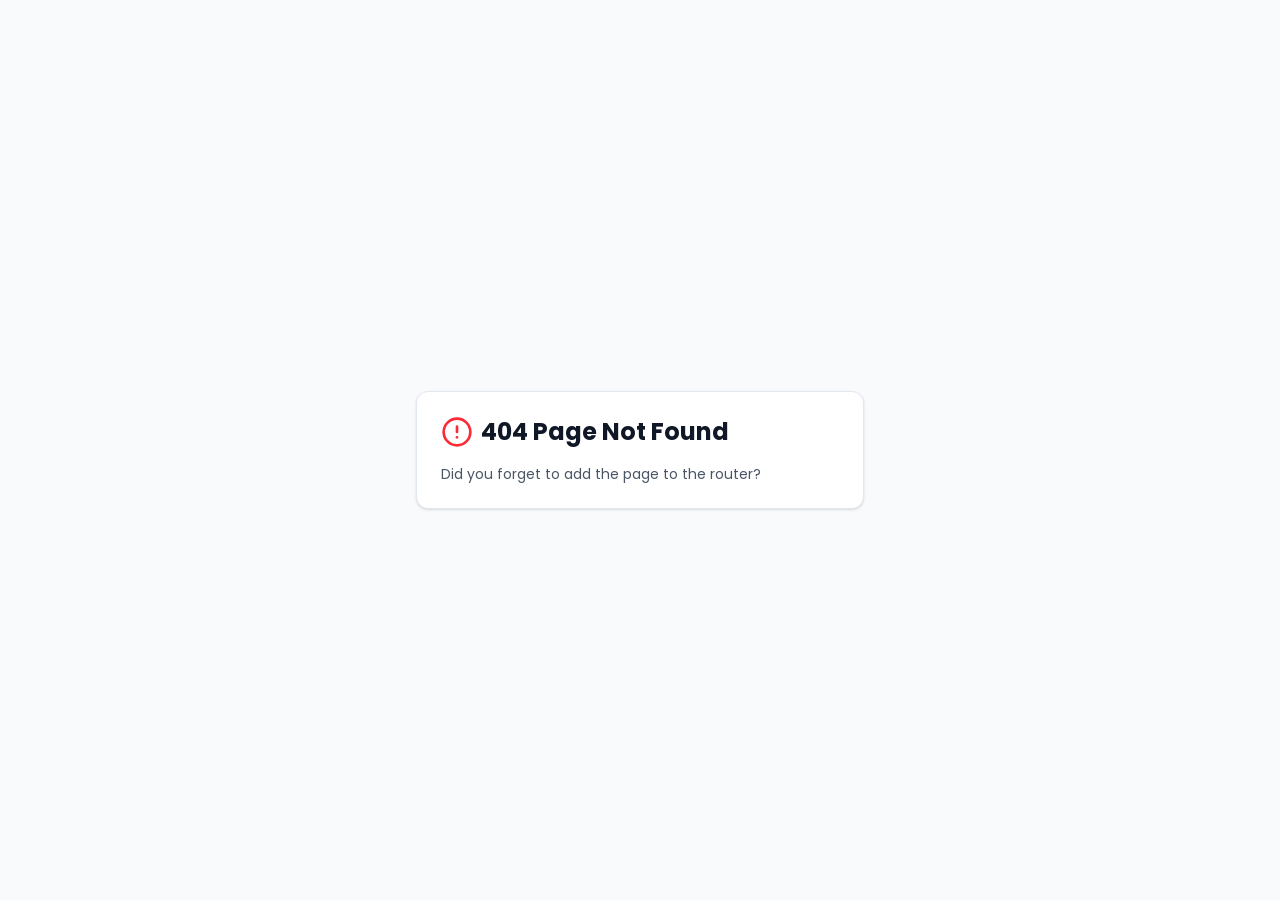
==== index.html @ ae76076b "Initial commit via Netlify [skip ci]" ====
<!DOCTYPE html>
<html lang="en">
  <head>
    <meta charset="UTF-8" />
    <meta name="viewport" content="width=device-width, initial-scale=1.0, maximum-scale=1" />
    <title>Dhoni Shah | Developer Portfolio</title>
    <meta name="author" content="Dhoni Shah" />
    <link rel="icon" type="image/svg+xml" href="/favicon.svg" />
    <link rel="preconnect" href="https://fonts.googleapis.com">
    <link rel="preconnect" href="https://fonts.gstatic.com" crossorigin>
    <link href="https://fonts.googleapis.com/css2?family=Inter:wght@400;500;600;700&family=Poppins:wght@300;400;500;600;700&family=Space+Mono:ital,wght@0,400;0,700;1,400;1,700&display=swap" rel="stylesheet">
    <script type="module" crossorigin src="/assets/index-389Bi8ms.js"></script>
    <link rel="stylesheet" crossorigin href="/assets/index-hRA7WE9W.css">
  </head>
  <body>
    <div id="root"></div>
  </body>
</html>
---- assets/index-hRA7WE9W.css ----
@layer properties{@supports (((-webkit-hyphens:none)) and (not (margin-trim:inline))) or ((-moz-orient:inline) and (not (color:rgb(from red r g b)))){*,:before,:after,::backdrop{--tw-translate-x:0;--tw-translate-y:0;--tw-translate-z:0;--tw-rotate-x:initial;--tw-rotate-y:initial;--tw-rotate-z:initial;--tw-skew-x:initial;--tw-skew-y:initial;--tw-space-y-reverse:0;--tw-space-x-reverse:0;--tw-border-style:solid;--tw-gradient-position:initial;--tw-gradient-from:#0000;--tw-gradient-via:#0000;--tw-gradient-to:#0000;--tw-gradient-stops:initial;--tw-gradient-via-stops:initial;--tw-gradient-from-position:0%;--tw-gradient-via-position:50%;--tw-gradient-to-position:100%;--tw-leading:initial;--tw-font-weight:initial;--tw-tracking:initial;--tw-ordinal:initial;--tw-slashed-zero:initial;--tw-numeric-figure:initial;--tw-numeric-spacing:initial;--tw-numeric-fraction:initial;--tw-shadow:0 0 #0000;--tw-shadow-color:initial;--tw-shadow-alpha:100%;--tw-inset-shadow:0 0 #0000;--tw-inset-shadow-color:initial;--tw-inset-shadow-alpha:100%;--tw-ring-color:initial;--tw-ring-shadow:0 0 #0000;--tw-inset-ring-color:initial;--tw-inset-ring-shadow:0 0 #0000;--tw-ring-inset:initial;--tw-ring-offset-width:0px;--tw-ring-offset-color:#fff;--tw-ring-offset-shadow:0 0 #0000;--tw-outline-style:solid;--tw-blur:initial;--tw-brightness:initial;--tw-contrast:initial;--tw-grayscale:initial;--tw-hue-rotate:initial;--tw-invert:initial;--tw-opacity:initial;--tw-saturate:initial;--tw-sepia:initial;--tw-drop-shadow:initial;--tw-drop-shadow-color:initial;--tw-drop-shadow-alpha:100%;--tw-drop-shadow-size:initial;--tw-backdrop-blur:initial;--tw-backdrop-brightness:initial;--tw-backdrop-contrast:initial;--tw-backdrop-grayscale:initial;--tw-backdrop-hue-rotate:initial;--tw-backdrop-invert:initial;--tw-backdrop-opacity:initial;--tw-backdrop-saturate:initial;--tw-backdrop-sepia:initial;--tw-duration:initial;--tw-ease:initial;--tw-scale-x:1;--tw-scale-y:1;--tw-scale-z:1;--tw-content:"";--tw-animation-delay:0s;--tw-animation-direction:normal;--tw-animation-duration:initial;--tw-animation-fill-mode:none;--tw-animation-iteration-count:1;--tw-enter-blur:0;--tw-enter-opacity:1;--tw-enter-rotate:0;--tw-enter-scale:1;--tw-enter-translate-x:0;--tw-enter-translate-y:0;--tw-exit-blur:0;--tw-exit-opacity:1;--tw-exit-rotate:0;--tw-exit-scale:1;--tw-exit-translate-x:0;--tw-exit-translate-y:0}}}@layer theme{:root,:host{--color-red-50:oklch(97.1% .013 17.38);--color-red-300:oklch(80.8% .114 19.571);--color-red-400:oklch(70.4% .191 22.216);--color-red-500:oklch(63.7% .237 25.331);--color-red-600:oklch(57.7% .245 27.325);--color-blue-500:oklch(62.3% .214 259.815);--color-gray-50:oklch(98.5% .002 247.839);--color-gray-600:oklch(44.6% .03 256.802);--color-gray-900:oklch(21% .034 264.665);--color-black:#000;--color-white:#fff;--spacing:.25rem;--container-sm:24rem;--container-md:28rem;--container-lg:32rem;--container-xl:36rem;--container-2xl:42rem;--container-3xl:48rem;--container-4xl:56rem;--container-5xl:64rem;--text-xs:.75rem;--text-xs--line-height:calc(1 / .75);--text-sm:.875rem;--text-sm--line-height:calc(1.25 / .875);--text-base:1rem;--text-base--line-height: 1.5 ;--text-lg:1.125rem;--text-lg--line-height:calc(1.75 / 1.125);--text-xl:1.25rem;--text-xl--line-height:calc(1.75 / 1.25);--text-2xl:1.5rem;--text-2xl--line-height:calc(2 / 1.5);--text-3xl:1.875rem;--text-3xl--line-height: 1.2 ;--text-4xl:2.25rem;--text-4xl--line-height:calc(2.5 / 2.25);--text-5xl:3rem;--text-5xl--line-height:1;--text-6xl:3.75rem;--text-6xl--line-height:1;--text-7xl:4.5rem;--text-7xl--line-height:1;--font-weight-normal:400;--font-weight-medium:500;--font-weight-semibold:600;--font-weight-bold:700;--tracking-tight:-.025em;--tracking-wider:.05em;--tracking-widest:.1em;--leading-tight:1.25;--leading-snug:1.375;--leading-normal:1.5;--leading-relaxed:1.625;--ease-in-out:cubic-bezier(.4, 0, .2, 1);--animate-spin:spin 1s linear infinite;--animate-ping:ping 1s cubic-bezier(0, 0, .2, 1) infinite;--animate-pulse:pulse 2s cubic-bezier(.4, 0, .6, 1) infinite;--blur-md:12px;--blur-xl:24px;--aspect-video:16 / 9;--default-transition-duration:.15s;--default-transition-timing-function:cubic-bezier(.4, 0, .2, 1);--default-font-family:"Poppins", var(--app-font-sans);--default-mono-font-family:"Space Mono", var(--app-font-mono);--color-border:hsl(var(--border))}}@layer base{*,:after,:before,::backdrop{box-sizing:border-box;border:0 solid;margin:0;padding:0}::file-selector-button{box-sizing:border-box;border:0 solid;margin:0;padding:0}html,:host{-webkit-text-size-adjust:100%;tab-size:4;line-height:1.5;font-family:var(--default-font-family,ui-sans-serif, system-ui, sans-serif, "Apple Color Emoji", "Segoe UI Emoji", "Segoe UI Symbol", "Noto Color Emoji");font-feature-settings:var(--default-font-feature-settings,normal);font-variation-settings:var(--default-font-variation-settings,normal);-webkit-tap-highlight-color:transparent}hr{height:0;color:inherit;border-top-width:1px}abbr:where([title]){-webkit-text-decoration:underline dotted;text-decoration:underline dotted}h1,h2,h3,h4,h5,h6{font-size:inherit;font-weight:inherit}a{color:inherit;-webkit-text-decoration:inherit;text-decoration:inherit}b,strong{font-weight:bolder}code,kbd,samp,pre{font-family:var(--default-mono-font-family,ui-monospace, SFMono-Regular, Menlo, Monaco, Consolas, "Liberation Mono", "Courier New", monospace);font-feature-settings:var(--default-mono-font-feature-settings,normal);font-variation-settings:var(--default-mono-font-variation-settings,normal);font-size:1em}small{font-size:80%}sub,sup{vertical-align:baseline;font-size:75%;line-height:0;position:relative}sub{bottom:-.25em}sup{top:-.5em}table{text-indent:0;border-color:inherit;border-collapse:collapse}:-moz-focusring{outline:auto}progress{vertical-align:baseline}summary{display:list-item}ol,ul,menu{list-style:none}img,svg,video,canvas,audio,iframe,embed,object{vertical-align:middle;display:block}img,video{max-width:100%;height:auto}button,input,select,optgroup,textarea{font:inherit;font-feature-settings:inherit;font-variation-settings:inherit;letter-spacing:inherit;color:inherit;opacity:1;background-color:#0000;border-radius:0}::file-selector-button{font:inherit;font-feature-settings:inherit;font-variation-settings:inherit;letter-spacing:inherit;color:inherit;opacity:1;background-color:#0000;border-radius:0}:where(select:is([multiple],[size])) optgroup{font-weight:bolder}:where(select:is([multiple],[size])) optgroup option{padding-inline-start:20px}::file-selector-button{margin-inline-end:4px}::placeholder{opacity:1}@supports (not ((-webkit-appearance:-apple-pay-button))) or (contain-intrinsic-size:1px){::placeholder{color:currentColor}@supports (color:color-mix(in lab,red,red)){::placeholder{color:color-mix(in oklab,currentcolor 50%,transparent)}}}textarea{resize:vertical}::-webkit-search-decoration{-webkit-appearance:none}::-webkit-date-and-time-value{min-height:1lh;text-align:inherit}::-webkit-datetime-edit{display:inline-flex}::-webkit-datetime-edit-fields-wrapper{padding:0}::-webkit-datetime-edit{padding-block:0}::-webkit-datetime-edit-year-field{padding-block:0}::-webkit-datetime-edit-month-field{padding-block:0}::-webkit-datetime-edit-day-field{padding-block:0}::-webkit-datetime-edit-hour-field{padding-block:0}::-webkit-datetime-edit-minute-field{padding-block:0}::-webkit-datetime-edit-second-field{padding-block:0}::-webkit-datetime-edit-millisecond-field{padding-block:0}::-webkit-datetime-edit-meridiem-field{padding-block:0}::-webkit-calendar-picker-indicator{line-height:1}:-moz-ui-invalid{box-shadow:none}button,input:where([type=button],[type=reset],[type=submit]){appearance:button}::file-selector-button{appearance:button}::-webkit-inner-spin-button{height:auto}::-webkit-outer-spin-button{height:auto}[hidden]:where(:not([hidden=until-found])){display:none!important}*{border-color:hsl(var(--border));scroll-behavior:smooth}body{background-color:hsl(var(--background));font-family:"Poppins",var(--app-font-sans);color:hsl(var(--foreground));-webkit-font-smoothing:antialiased;-moz-osx-font-smoothing:grayscale}body ::selection{background-color:hsl(var(--primary))}@supports (color:color-mix(in lab,red,red)){body ::selection{background-color:color-mix(in oklab,hsl(var(--primary)) 30%,transparent)}}body::selection{background-color:hsl(var(--primary))}@supports (color:color-mix(in lab,red,red)){body::selection{background-color:color-mix(in oklab,hsl(var(--primary)) 30%,transparent)}}body ::selection{color:hsl(var(--primary))}body::selection{color:hsl(var(--primary))}}@layer components;@layer utilities{.\@container\/field-group{container:field-group/inline-size}.pointer-events-auto{pointer-events:auto}.pointer-events-none{pointer-events:none}.invisible{visibility:hidden}.sr-only{clip-path:inset(50%);white-space:nowrap;border-width:0;width:1px;height:1px;margin:-1px;padding:0;position:absolute;overflow:hidden}.absolute{position:absolute}.fixed{position:fixed}.relative{position:relative}.static{position:static}.-inset-0\.5{inset:calc(var(--spacing) * -.5)}.-inset-1{inset:calc(var(--spacing) * -1)}.inset-0{inset:calc(var(--spacing) * 0)}.inset-x-0{inset-inline:calc(var(--spacing) * 0)}.inset-y-0{inset-block:calc(var(--spacing) * 0)}.start{inset-inline-start:var(--spacing)}.-top-12{top:calc(var(--spacing) * -12)}.top-0{top:calc(var(--spacing) * 0)}.top-1\.5{top:calc(var(--spacing) * 1.5)}.top-1\/2{top:50%}.top-1\/4{top:25%}.top-2{top:calc(var(--spacing) * 2)}.top-3\.5{top:calc(var(--spacing) * 3.5)}.top-4{top:calc(var(--spacing) * 4)}.top-\[1px\]{top:1px}.top-\[50\%\]{top:50%}.top-\[60\%\]{top:60%}.top-full{top:100%}.-right-12{right:calc(var(--spacing) * -12)}.right-0{right:calc(var(--spacing) * 0)}.right-1{right:calc(var(--spacing) * 1)}.right-1\/4{right:25%}.right-2{right:calc(var(--spacing) * 2)}.right-3{right:calc(var(--spacing) * 3)}.right-4{right:calc(var(--spacing) * 4)}.-bottom-2{bottom:calc(var(--spacing) * -2)}.-bottom-12{bottom:calc(var(--spacing) * -12)}.bottom-0{bottom:calc(var(--spacing) * 0)}.bottom-1\/4{bottom:25%}.-left-12{left:calc(var(--spacing) * -12)}.-left-\[41px\]{left:-41px}.left-0{left:calc(var(--spacing) * 0)}.left-1\/2{left:50%}.left-1\/4{left:25%}.left-2{left:calc(var(--spacing) * 2)}.left-\[50\%\]{left:50%}.z-10{z-index:10}.z-20{z-index:20}.z-50{z-index:50}.z-\[1\]{z-index:1}.z-\[100\]{z-index:100}.order-1{order:1}.order-2{order:2}.order-first{order:-9999}.order-last{order:9999}.col-span-1{grid-column:span 1/span 1}.col-span-3{grid-column:span 3/span 3}.container{width:100%}@media(min-width:40rem){.container{max-width:40rem}}@media(min-width:48rem){.container{max-width:48rem}}@media(min-width:64rem){.container{max-width:64rem}}@media(min-width:80rem){.container{max-width:80rem}}@media(min-width:96rem){.container{max-width:96rem}}.\!m-0{margin:calc(var(--spacing) * 0)!important}.-mx-1{margin-inline:calc(var(--spacing) * -1)}.mx-2{margin-inline:calc(var(--spacing) * 2)}.mx-3\.5{margin-inline:calc(var(--spacing) * 3.5)}.mx-4{margin-inline:calc(var(--spacing) * 4)}.mx-auto{margin-inline:auto}.-my-2{margin-block:calc(var(--spacing) * -2)}.my-0{margin-block:calc(var(--spacing) * 0)}.my-0\.5{margin-block:calc(var(--spacing) * .5)}.my-1{margin-block:calc(var(--spacing) * 1)}.-mt-4{margin-top:calc(var(--spacing) * -4)}.mt-1{margin-top:calc(var(--spacing) * 1)}.mt-1\.5{margin-top:calc(var(--spacing) * 1.5)}.mt-2{margin-top:calc(var(--spacing) * 2)}.mt-4{margin-top:calc(var(--spacing) * 4)}.mt-24{margin-top:calc(var(--spacing) * 24)}.mt-auto{margin-top:auto}.mr-2{margin-right:calc(var(--spacing) * 2)}.mb-1{margin-bottom:calc(var(--spacing) * 1)}.mb-2{margin-bottom:calc(var(--spacing) * 2)}.mb-3{margin-bottom:calc(var(--spacing) * 3)}.mb-4{margin-bottom:calc(var(--spacing) * 4)}.mb-6{margin-bottom:calc(var(--spacing) * 6)}.mb-8{margin-bottom:calc(var(--spacing) * 8)}.mb-10{margin-bottom:calc(var(--spacing) * 10)}.mb-12{margin-bottom:calc(var(--spacing) * 12)}.-ml-4{margin-left:calc(var(--spacing) * -4)}.ml-1{margin-left:calc(var(--spacing) * 1)}.ml-2{margin-left:calc(var(--spacing) * 2)}.ml-4{margin-left:calc(var(--spacing) * 4)}.ml-auto{margin-left:auto}.line-clamp-2{-webkit-line-clamp:2;-webkit-box-orient:vertical;display:-webkit-box;overflow:hidden}.block{display:block}.flex{display:flex}.grid{display:grid}.hidden{display:none}.inline-block{display:inline-block}.inline-flex{display:inline-flex}.table{display:table}.aspect-square{aspect-ratio:1}.aspect-video{aspect-ratio:var(--aspect-video)}.size-4{width:calc(var(--spacing) * 4);height:calc(var(--spacing) * 4)}.size-6{width:calc(var(--spacing) * 6);height:calc(var(--spacing) * 6)}.size-8{width:calc(var(--spacing) * 8);height:calc(var(--spacing) * 8)}.size-10{width:calc(var(--spacing) * 10);height:calc(var(--spacing) * 10)}.size-\[--cell-size\]{width:--cell-size;height:--cell-size}.h-1{height:calc(var(--spacing) * 1)}.h-1\.5{height:calc(var(--spacing) * 1.5)}.h-2{height:calc(var(--spacing) * 2)}.h-2\.5{height:calc(var(--spacing) * 2.5)}.h-3{height:calc(var(--spacing) * 3)}.h-3\.5{height:calc(var(--spacing) * 3.5)}.h-4{height:calc(var(--spacing) * 4)}.h-5{height:calc(var(--spacing) * 5)}.h-6{height:calc(var(--spacing) * 6)}.h-7{height:calc(var(--spacing) * 7)}.h-8{height:calc(var(--spacing) * 8)}.h-9{height:calc(var(--spacing) * 9)}.h-10{height:calc(var(--spacing) * 10)}.h-12{height:calc(var(--spacing) * 12)}.h-16{height:calc(var(--spacing) * 16)}.h-56{height:calc(var(--spacing) * 56)}.h-\[--cell-size\]{height:--cell-size}.h-\[0\.9em\]{height:.9em}.h-\[1px\]{height:1px}.h-\[400px\]{height:400px}.h-\[500px\]{height:500px}.h-\[var\(--radix-navigation-menu-viewport-height\)\]{height:var(--radix-navigation-menu-viewport-height)}.h-\[var\(--radix-select-trigger-height\)\]{height:var(--radix-select-trigger-height)}.h-auto{height:auto}.h-full{height:100%}.h-px{height:1px}.h-svh{height:100svh}.max-h-\[--radix-context-menu-content-available-height\]{max-height:--radix-context-menu-content-available-height}.max-h-\[--radix-select-content-available-height\]{max-height:--radix-select-content-available-height}.max-h-\[300px\]{max-height:300px}.max-h-\[var\(--radix-dropdown-menu-content-available-height\)\]{max-height:var(--radix-dropdown-menu-content-available-height)}.max-h-screen{max-height:100vh}.min-h-0{min-height:calc(var(--spacing) * 0)}.min-h-8{min-height:calc(var(--spacing) * 8)}.min-h-9{min-height:calc(var(--spacing) * 9)}.min-h-10{min-height:calc(var(--spacing) * 10)}.min-h-\[2\.5em\]{min-height:2.5em}.min-h-\[60px\]{min-height:60px}.min-h-\[120px\]{min-height:120px}.min-h-screen{min-height:100vh}.min-h-svh{min-height:100svh}.w-0{width:calc(var(--spacing) * 0)}.w-1{width:calc(var(--spacing) * 1)}.w-2{width:calc(var(--spacing) * 2)}.w-2\.5{width:calc(var(--spacing) * 2.5)}.w-3{width:calc(var(--spacing) * 3)}.w-3\.5{width:calc(var(--spacing) * 3.5)}.w-3\/4{width:75%}.w-4{width:calc(var(--spacing) * 4)}.w-5{width:calc(var(--spacing) * 5)}.w-7{width:calc(var(--spacing) * 7)}.w-8{width:calc(var(--spacing) * 8)}.w-9{width:calc(var(--spacing) * 9)}.w-10{width:calc(var(--spacing) * 10)}.w-16{width:calc(var(--spacing) * 16)}.w-56{width:calc(var(--spacing) * 56)}.w-64{width:calc(var(--spacing) * 64)}.w-72{width:calc(var(--spacing) * 72)}.w-\[--cell-size\]{width:--cell-size}.w-\[0\.08em\]{width:.08em}.w-\[1px\]{width:1px}.w-\[100px\]{width:100px}.w-\[400px\]{width:400px}.w-\[500px\]{width:500px}.w-\[var\(--sidebar-width\)\]{width:var(--sidebar-width)}.w-auto{width:auto}.w-fit{width:fit-content}.w-full{width:100%}.w-max{width:max-content}.w-px{width:1px}.max-w-2xl{max-width:var(--container-2xl)}.max-w-3xl{max-width:var(--container-3xl)}.max-w-4xl{max-width:var(--container-4xl)}.max-w-5xl{max-width:var(--container-5xl)}.max-w-\[var\(--skeleton-width\)\]{max-width:var(--skeleton-width)}.max-w-lg{max-width:var(--container-lg)}.max-w-max{max-width:max-content}.max-w-md{max-width:var(--container-md)}.max-w-sm{max-width:var(--container-sm)}.max-w-xl{max-width:var(--container-xl)}.min-w-0{min-width:calc(var(--spacing) * 0)}.min-w-5{min-width:calc(var(--spacing) * 5)}.min-w-8{min-width:calc(var(--spacing) * 8)}.min-w-9{min-width:calc(var(--spacing) * 9)}.min-w-10{min-width:calc(var(--spacing) * 10)}.min-w-\[--cell-size\]{min-width:--cell-size}.min-w-\[8rem\]{min-width:8rem}.min-w-\[12rem\]{min-width:12rem}.min-w-\[var\(--radix-select-trigger-width\)\]{min-width:var(--radix-select-trigger-width)}.flex-1{flex:1}.shrink-0{flex-shrink:0}.flex-grow,.grow{flex-grow:1}.grow-0{flex-grow:0}.basis-full{flex-basis:100%}.caption-bottom{caption-side:bottom}.border-collapse{border-collapse:collapse}.origin-\[--radix-context-menu-content-transform-origin\]{transform-origin:--radix-context-menu-content-transform-origin}.origin-\[--radix-dropdown-menu-content-transform-origin\]{transform-origin:--radix-dropdown-menu-content-transform-origin}.origin-\[--radix-hover-card-content-transform-origin\]{transform-origin:--radix-hover-card-content-transform-origin}.origin-\[--radix-menubar-content-transform-origin\]{transform-origin:--radix-menubar-content-transform-origin}.origin-\[--radix-popover-content-transform-origin\]{transform-origin:--radix-popover-content-transform-origin}.origin-\[--radix-select-content-transform-origin\]{transform-origin:--radix-select-content-transform-origin}.origin-\[--radix-tooltip-content-transform-origin\]{transform-origin:--radix-tooltip-content-transform-origin}.-translate-x-1\/2{--tw-translate-x: -50% ;translate:var(--tw-translate-x) var(--tw-translate-y)}.-translate-x-px{--tw-translate-x:-1px;translate:var(--tw-translate-x) var(--tw-translate-y)}.translate-x-\[-50\%\]{--tw-translate-x:-50%;translate:var(--tw-translate-x) var(--tw-translate-y)}.translate-x-px{--tw-translate-x:1px;translate:var(--tw-translate-x) var(--tw-translate-y)}.-translate-y-1\/2{--tw-translate-y: -50% ;translate:var(--tw-translate-x) var(--tw-translate-y)}.translate-y-\[-50\%\]{--tw-translate-y:-50%;translate:var(--tw-translate-x) var(--tw-translate-y)}.rotate-45{rotate:45deg}.rotate-90{rotate:90deg}.transform{transform:var(--tw-rotate-x,) var(--tw-rotate-y,) var(--tw-rotate-z,) var(--tw-skew-x,) var(--tw-skew-y,)}.animate-caret-blink{animation:1.25s ease-out infinite caret-blink}.animate-in{animation:enter var(--tw-animation-duration,var(--tw-duration,.15s))var(--tw-ease,ease)var(--tw-animation-delay,0s)var(--tw-animation-iteration-count,1)var(--tw-animation-direction,normal)var(--tw-animation-fill-mode,none)}.animate-ping{animation:var(--animate-ping)}.animate-pulse{animation:var(--animate-pulse)}.animate-spin{animation:var(--animate-spin)}.cursor-default{cursor:default}.cursor-pointer{cursor:pointer}.cursor-text{cursor:text}.touch-none{touch-action:none}.resize-none{resize:none}.list-disc{list-style-type:disc}.list-none{list-style-type:none}.grid-cols-1{grid-template-columns:repeat(1,minmax(0,1fr))}.flex-col{flex-direction:column}.flex-col-reverse{flex-direction:column-reverse}.flex-row{flex-direction:row}.flex-wrap{flex-wrap:wrap}.place-content-center{place-content:center}.items-center{align-items:center}.items-end{align-items:flex-end}.items-start{align-items:flex-start}.items-stretch{align-items:stretch}.justify-between{justify-content:space-between}.justify-center{justify-content:center}.justify-start{justify-content:flex-start}.gap-1{gap:calc(var(--spacing) * 1)}.gap-1\.5{gap:calc(var(--spacing) * 1.5)}.gap-2{gap:calc(var(--spacing) * 2)}.gap-2\.5{gap:calc(var(--spacing) * 2.5)}.gap-3{gap:calc(var(--spacing) * 3)}.gap-4{gap:calc(var(--spacing) * 4)}.gap-6{gap:calc(var(--spacing) * 6)}.gap-7{gap:calc(var(--spacing) * 7)}.gap-8{gap:calc(var(--spacing) * 8)}.gap-12{gap:calc(var(--spacing) * 12)}:where(.space-y-1\.5>:not(:last-child)){--tw-space-y-reverse:0;margin-block-start:calc(calc(var(--spacing) * 1.5) * var(--tw-space-y-reverse));margin-block-end:calc(calc(var(--spacing) * 1.5) * calc(1 - var(--tw-space-y-reverse)))}:where(.space-y-2>:not(:last-child)){--tw-space-y-reverse:0;margin-block-start:calc(calc(var(--spacing) * 2) * var(--tw-space-y-reverse));margin-block-end:calc(calc(var(--spacing) * 2) * calc(1 - var(--tw-space-y-reverse)))}:where(.space-y-3>:not(:last-child)){--tw-space-y-reverse:0;margin-block-start:calc(calc(var(--spacing) * 3) * var(--tw-space-y-reverse));margin-block-end:calc(calc(var(--spacing) * 3) * calc(1 - var(--tw-space-y-reverse)))}:where(.space-y-6>:not(:last-child)){--tw-space-y-reverse:0;margin-block-start:calc(calc(var(--spacing) * 6) * var(--tw-space-y-reverse));margin-block-end:calc(calc(var(--spacing) * 6) * calc(1 - var(--tw-space-y-reverse)))}:where(.space-x-1>:not(:last-child)){--tw-space-x-reverse:0;margin-inline-start:calc(calc(var(--spacing) * 1) * var(--tw-space-x-reverse));margin-inline-end:calc(calc(var(--spacing) * 1) * calc(1 - var(--tw-space-x-reverse)))}:where(.space-x-4>:not(:last-child)){--tw-space-x-reverse:0;margin-inline-start:calc(calc(var(--spacing) * 4) * var(--tw-space-x-reverse));margin-inline-end:calc(calc(var(--spacing) * 4) * calc(1 - var(--tw-space-x-reverse)))}.self-stretch{align-self:stretch}.overflow-auto{overflow:auto}.overflow-hidden{overflow:hidden}.overflow-x-hidden{overflow-x:hidden}.overflow-y-auto{overflow-y:auto}.rounded{border-radius:.25rem}.rounded-\[2px\]{border-radius:2px}.rounded-\[calc\(var\(--radius\)-5px\)\]{border-radius:calc(var(--radius) - 5px)}.rounded-\[inherit\]{border-radius:inherit}.rounded-full{border-radius:3.40282e38px}.rounded-lg{border-radius:var(--radius)}.rounded-md{border-radius:calc(var(--radius) - 2px)}.rounded-none{border-radius:0}.rounded-sm{border-radius:calc(var(--radius) - 4px)}.rounded-xl{border-radius:calc(var(--radius) + 4px)}.rounded-t-\[10px\]{border-top-left-radius:10px;border-top-right-radius:10px}.rounded-l-md{border-top-left-radius:calc(var(--radius) - 2px);border-bottom-left-radius:calc(var(--radius) - 2px)}.rounded-tl-sm{border-top-left-radius:calc(var(--radius) - 4px)}.rounded-r-md{border-top-right-radius:calc(var(--radius) - 2px);border-bottom-right-radius:calc(var(--radius) - 2px)}.border{border-style:var(--tw-border-style);border-width:1px}.border-0{border-style:var(--tw-border-style);border-width:0}.border-2{border-style:var(--tw-border-style);border-width:2px}.border-\[1\.5px\]{border-style:var(--tw-border-style);border-width:1.5px}.border-y{border-block-style:var(--tw-border-style);border-block-width:1px}.border-t{border-top-style:var(--tw-border-style);border-top-width:1px}.border-r{border-right-style:var(--tw-border-style);border-right-width:1px}.border-b{border-bottom-style:var(--tw-border-style);border-bottom-width:1px}.border-l{border-left-style:var(--tw-border-style);border-left-width:1px}.border-dashed{--tw-border-style:dashed;border-style:dashed}.\[border-color\:var\(--badge-outline\)\]{border-color:var(--badge-outline)}.\[border-color\:var\(--button-outline\)\]{border-color:var(--button-outline)}.border-\[--color-border\]{border-color:--color-border}.border-border,.border-border\/50{border-color:hsl(var(--border))}@supports (color:color-mix(in lab,red,red)){.border-border\/50{border-color:color-mix(in oklab,hsl(var(--border)) 50%,transparent)}}.border-destructive{border-color:hsl(var(--destructive))}.border-destructive-border{border-color:var(--destructive-border)}.border-destructive\/50{border-color:hsl(var(--destructive))}@supports (color:color-mix(in lab,red,red)){.border-destructive\/50{border-color:color-mix(in oklab,hsl(var(--destructive)) 50%,transparent)}}.border-input{border-color:hsl(var(--input))}.border-primary{border-color:hsl(var(--primary))}.border-primary-border{border-color:var(--primary-border)}.border-primary\/30{border-color:hsl(var(--primary))}@supports (color:color-mix(in lab,red,red)){.border-primary\/30{border-color:color-mix(in oklab,hsl(var(--primary)) 30%,transparent)}}.border-primary\/40{border-color:hsl(var(--primary))}@supports (color:color-mix(in lab,red,red)){.border-primary\/40{border-color:color-mix(in oklab,hsl(var(--primary)) 40%,transparent)}}.border-primary\/50{border-color:hsl(var(--primary))}@supports (color:color-mix(in lab,red,red)){.border-primary\/50{border-color:color-mix(in oklab,hsl(var(--primary)) 50%,transparent)}}.border-primary\/60{border-color:hsl(var(--primary))}@supports (color:color-mix(in lab,red,red)){.border-primary\/60{border-color:color-mix(in oklab,hsl(var(--primary)) 60%,transparent)}}.border-secondary-border{border-color:var(--secondary-border)}.border-sidebar-border{border-color:hsl(var(--sidebar-border))}.border-transparent{border-color:#0000}.border-white\/5{border-color:#ffffff0d}@supports (color:color-mix(in lab,red,red)){.border-white\/5{border-color:color-mix(in oklab,var(--color-white) 5%,transparent)}}.border-white\/10{border-color:#ffffff1a}@supports (color:color-mix(in lab,red,red)){.border-white\/10{border-color:color-mix(in oklab,var(--color-white) 10%,transparent)}}.border-white\/20{border-color:#fff3}@supports (color:color-mix(in lab,red,red)){.border-white\/20{border-color:color-mix(in oklab,var(--color-white) 20%,transparent)}}.border-t-transparent{border-top-color:#0000}.border-l-transparent{border-left-color:#0000}.bg-\[--color-bg\]{background-color:--color-bg}.bg-accent{background-color:hsl(var(--accent))}.bg-background,.bg-background\/50{background-color:hsl(var(--background))}@supports (color:color-mix(in lab,red,red)){.bg-background\/50{background-color:color-mix(in oklab,hsl(var(--background)) 50%,transparent)}}.bg-background\/80{background-color:hsl(var(--background))}@supports (color:color-mix(in lab,red,red)){.bg-background\/80{background-color:color-mix(in oklab,hsl(var(--background)) 80%,transparent)}}.bg-background\/90{background-color:hsl(var(--background))}@supports (color:color-mix(in lab,red,red)){.bg-background\/90{background-color:color-mix(in oklab,hsl(var(--background)) 90%,transparent)}}.bg-black\/80{background-color:#000c}@supports (color:color-mix(in lab,red,red)){.bg-black\/80{background-color:color-mix(in oklab,var(--color-black) 80%,transparent)}}.bg-blue-500\/5{background-color:#3080ff0d}@supports (color:color-mix(in lab,red,red)){.bg-blue-500\/5{background-color:color-mix(in oklab,var(--color-blue-500) 5%,transparent)}}.bg-border{background-color:hsl(var(--border))}.bg-card,.bg-card\/30{background-color:hsl(var(--card))}@supports (color:color-mix(in lab,red,red)){.bg-card\/30{background-color:color-mix(in oklab,hsl(var(--card)) 30%,transparent)}}.bg-destructive{background-color:hsl(var(--destructive))}.bg-foreground{background-color:hsl(var(--foreground))}.bg-gray-50{background-color:var(--color-gray-50)}.bg-input{background-color:hsl(var(--input))}.bg-muted,.bg-muted\/50{background-color:hsl(var(--muted))}@supports (color:color-mix(in lab,red,red)){.bg-muted\/50{background-color:color-mix(in oklab,hsl(var(--muted)) 50%,transparent)}}.bg-popover{background-color:hsl(var(--popover))}.bg-primary,.bg-primary\/5{background-color:hsl(var(--primary))}@supports (color:color-mix(in lab,red,red)){.bg-primary\/5{background-color:color-mix(in oklab,hsl(var(--primary)) 5%,transparent)}}.bg-primary\/10{background-color:hsl(var(--primary))}@supports (color:color-mix(in lab,red,red)){.bg-primary\/10{background-color:color-mix(in oklab,hsl(var(--primary)) 10%,transparent)}}.bg-primary\/20{background-color:hsl(var(--primary))}@supports (color:color-mix(in lab,red,red)){.bg-primary\/20{background-color:color-mix(in oklab,hsl(var(--primary)) 20%,transparent)}}.bg-secondary{background-color:hsl(var(--secondary))}.bg-sidebar{background-color:hsl(var(--sidebar))}.bg-sidebar-border{background-color:hsl(var(--sidebar-border))}.bg-transparent{background-color:#0000}.bg-white\/10{background-color:#ffffff1a}@supports (color:color-mix(in lab,red,red)){.bg-white\/10{background-color:color-mix(in oklab,var(--color-white) 10%,transparent)}}.bg-gradient-to-r{--tw-gradient-position:to right in oklab;background-image:linear-gradient(var(--tw-gradient-stops))}.bg-gradient-to-tr{--tw-gradient-position:to top right in oklab;background-image:linear-gradient(var(--tw-gradient-stops))}.from-primary\/40{--tw-gradient-from:hsl(var(--primary))}@supports (color:color-mix(in lab,red,red)){.from-primary\/40{--tw-gradient-from:color-mix(in oklab, hsl(var(--primary)) 40%, transparent)}}.from-primary\/40{--tw-gradient-stops:var(--tw-gradient-via-stops,var(--tw-gradient-position), var(--tw-gradient-from) var(--tw-gradient-from-position), var(--tw-gradient-to) var(--tw-gradient-to-position))}.from-transparent{--tw-gradient-from:transparent;--tw-gradient-stops:var(--tw-gradient-via-stops,var(--tw-gradient-position), var(--tw-gradient-from) var(--tw-gradient-from-position), var(--tw-gradient-to) var(--tw-gradient-to-position))}.via-primary{--tw-gradient-via:hsl(var(--primary));--tw-gradient-via-stops:var(--tw-gradient-position), var(--tw-gradient-from) var(--tw-gradient-from-position), var(--tw-gradient-via) var(--tw-gradient-via-position), var(--tw-gradient-to) var(--tw-gradient-to-position);--tw-gradient-stops:var(--tw-gradient-via-stops)}.to-blue-500\/30{--tw-gradient-to:#3080ff4d}@supports (color:color-mix(in lab,red,red)){.to-blue-500\/30{--tw-gradient-to:color-mix(in oklab, var(--color-blue-500) 30%, transparent)}}.to-blue-500\/30{--tw-gradient-stops:var(--tw-gradient-via-stops,var(--tw-gradient-position), var(--tw-gradient-from) var(--tw-gradient-from-position), var(--tw-gradient-to) var(--tw-gradient-to-position))}.to-transparent{--tw-gradient-to:transparent;--tw-gradient-stops:var(--tw-gradient-via-stops,var(--tw-gradient-position), var(--tw-gradient-from) var(--tw-gradient-from-position), var(--tw-gradient-to) var(--tw-gradient-to-position))}.fill-current{fill:currentColor}.fill-primary{fill:hsl(var(--primary))}.object-cover{object-fit:cover}.p-0{padding:calc(var(--spacing) * 0)}.p-1{padding:calc(var(--spacing) * 1)}.p-2{padding:calc(var(--spacing) * 2)}.p-3{padding:calc(var(--spacing) * 3)}.p-4{padding:calc(var(--spacing) * 4)}.p-6{padding:calc(var(--spacing) * 6)}.p-8{padding:calc(var(--spacing) * 8)}.p-12{padding:calc(var(--spacing) * 12)}.p-\[1px\]{padding:1px}.px-1{padding-inline:calc(var(--spacing) * 1)}.px-1\.5{padding-inline:calc(var(--spacing) * 1.5)}.px-2{padding-inline:calc(var(--spacing) * 2)}.px-2\.5{padding-inline:calc(var(--spacing) * 2.5)}.px-3{padding-inline:calc(var(--spacing) * 3)}.px-4{padding-inline:calc(var(--spacing) * 4)}.px-6{padding-inline:calc(var(--spacing) * 6)}.px-8{padding-inline:calc(var(--spacing) * 8)}.px-\[--cell-size\]{padding-inline:--cell-size}.py-0\.5{padding-block:calc(var(--spacing) * .5)}.py-1{padding-block:calc(var(--spacing) * 1)}.py-1\.5{padding-block:calc(var(--spacing) * 1.5)}.py-2{padding-block:calc(var(--spacing) * 2)}.py-3{padding-block:calc(var(--spacing) * 3)}.py-4{padding-block:calc(var(--spacing) * 4)}.py-6{padding-block:calc(var(--spacing) * 6)}.py-8{padding-block:calc(var(--spacing) * 8)}.py-24{padding-block:calc(var(--spacing) * 24)}.py-32{padding-block:calc(var(--spacing) * 32)}.pt-0{padding-top:calc(var(--spacing) * 0)}.pt-1{padding-top:calc(var(--spacing) * 1)}.pt-3{padding-top:calc(var(--spacing) * 3)}.pt-4{padding-top:calc(var(--spacing) * 4)}.pt-6{padding-top:calc(var(--spacing) * 6)}.pt-16{padding-top:calc(var(--spacing) * 16)}.pr-1{padding-right:calc(var(--spacing) * 1)}.pr-2{padding-right:calc(var(--spacing) * 2)}.pr-2\.5{padding-right:calc(var(--spacing) * 2.5)}.pr-3{padding-right:calc(var(--spacing) * 3)}.pr-8{padding-right:calc(var(--spacing) * 8)}.pb-3{padding-bottom:calc(var(--spacing) * 3)}.pb-4{padding-bottom:calc(var(--spacing) * 4)}.pb-12{padding-bottom:calc(var(--spacing) * 12)}.pl-2{padding-left:calc(var(--spacing) * 2)}.pl-2\.5{padding-left:calc(var(--spacing) * 2.5)}.pl-3{padding-left:calc(var(--spacing) * 3)}.pl-4{padding-left:calc(var(--spacing) * 4)}.pl-8{padding-left:calc(var(--spacing) * 8)}.text-center{text-align:center}.text-left{text-align:left}.text-right{text-align:right}.align-\[-0\.1em\]{vertical-align:-.1em}.align-middle{vertical-align:middle}.font-mono{font-family:"Space Mono",var(--app-font-mono)}.font-sans{font-family:"Poppins",var(--app-font-sans)}.text-2xl{font-size:var(--text-2xl);line-height:var(--tw-leading,var(--text-2xl--line-height))}.text-3xl{font-size:var(--text-3xl);line-height:var(--tw-leading,var(--text-3xl--line-height))}.text-4xl{font-size:var(--text-4xl);line-height:var(--tw-leading,var(--text-4xl--line-height))}.text-5xl{font-size:var(--text-5xl);line-height:var(--tw-leading,var(--text-5xl--line-height))}.text-base{font-size:var(--text-base);line-height:var(--tw-leading,var(--text-base--line-height))}.text-lg{font-size:var(--text-lg);line-height:var(--tw-leading,var(--text-lg--line-height))}.text-sm{font-size:var(--text-sm);line-height:var(--tw-leading,var(--text-sm--line-height))}.text-sm\/relaxed{font-size:var(--text-sm);line-height:var(--leading-relaxed)}.text-xl{font-size:var(--text-xl);line-height:var(--tw-leading,var(--text-xl--line-height))}.text-xs{font-size:var(--text-xs);line-height:var(--tw-leading,var(--text-xs--line-height))}.text-\[0\.8rem\]{font-size:.8rem}.leading-none{--tw-leading:1;line-height:1}.leading-normal{--tw-leading:var(--leading-normal);line-height:var(--leading-normal)}.leading-relaxed{--tw-leading:var(--leading-relaxed);line-height:var(--leading-relaxed)}.leading-snug{--tw-leading:var(--leading-snug);line-height:var(--leading-snug)}.leading-tight{--tw-leading:var(--leading-tight);line-height:var(--leading-tight)}.font-bold{--tw-font-weight:var(--font-weight-bold);font-weight:var(--font-weight-bold)}.font-medium{--tw-font-weight:var(--font-weight-medium);font-weight:var(--font-weight-medium)}.font-normal{--tw-font-weight:var(--font-weight-normal);font-weight:var(--font-weight-normal)}.font-semibold{--tw-font-weight:var(--font-weight-semibold);font-weight:var(--font-weight-semibold)}.tracking-tight{--tw-tracking:var(--tracking-tight);letter-spacing:var(--tracking-tight)}.tracking-wider{--tw-tracking:var(--tracking-wider);letter-spacing:var(--tracking-wider)}.tracking-widest{--tw-tracking:var(--tracking-widest);letter-spacing:var(--tracking-widest)}.text-balance{text-wrap:balance}.break-words{overflow-wrap:break-word}.whitespace-nowrap{white-space:nowrap}.text-accent-foreground{color:hsl(var(--accent-foreground))}.text-card-foreground{color:hsl(var(--card-foreground))}.text-current{color:currentColor}.text-destructive{color:hsl(var(--destructive))}.text-destructive-foreground{color:hsl(var(--destructive-foreground))}.text-foreground,.text-foreground\/50{color:hsl(var(--foreground))}@supports (color:color-mix(in lab,red,red)){.text-foreground\/50{color:color-mix(in oklab,hsl(var(--foreground)) 50%,transparent)}}.text-gray-600{color:var(--color-gray-600)}.text-gray-900{color:var(--color-gray-900)}.text-muted-foreground,.text-muted-foreground\/60{color:hsl(var(--muted-foreground))}@supports (color:color-mix(in lab,red,red)){.text-muted-foreground\/60{color:color-mix(in oklab,hsl(var(--muted-foreground)) 60%,transparent)}}.text-muted-foreground\/80{color:hsl(var(--muted-foreground))}@supports (color:color-mix(in lab,red,red)){.text-muted-foreground\/80{color:color-mix(in oklab,hsl(var(--muted-foreground)) 80%,transparent)}}.text-popover-foreground{color:hsl(var(--popover-foreground))}.text-primary{color:hsl(var(--primary))}.text-primary-foreground{color:hsl(var(--primary-foreground))}.text-primary\/50{color:hsl(var(--primary))}@supports (color:color-mix(in lab,red,red)){.text-primary\/50{color:color-mix(in oklab,hsl(var(--primary)) 50%,transparent)}}.text-red-500{color:var(--color-red-500)}.text-secondary-foreground{color:hsl(var(--secondary-foreground))}.text-sidebar-foreground,.text-sidebar-foreground\/70{color:hsl(var(--sidebar-foreground))}@supports (color:color-mix(in lab,red,red)){.text-sidebar-foreground\/70{color:color-mix(in oklab,hsl(var(--sidebar-foreground)) 70%,transparent)}}.text-white{color:var(--color-white)}.text-white\/80{color:#fffc}@supports (color:color-mix(in lab,red,red)){.text-white\/80{color:color-mix(in oklab,var(--color-white) 80%,transparent)}}.uppercase{text-transform:uppercase}.tabular-nums{--tw-numeric-spacing:tabular-nums;font-variant-numeric:var(--tw-ordinal,) var(--tw-slashed-zero,) var(--tw-numeric-figure,) var(--tw-numeric-spacing,) var(--tw-numeric-fraction,)}.underline-offset-4{text-underline-offset:4px}.opacity-0{opacity:0}.opacity-50{opacity:.5}.opacity-60{opacity:.6}.opacity-70{opacity:.7}.opacity-75{opacity:.75}.opacity-90{opacity:.9}.shadow{--tw-shadow:0 1px 3px 0 var(--tw-shadow-color,#0000001a), 0 1px 2px -1px var(--tw-shadow-color,#0000001a);box-shadow:var(--tw-inset-shadow),var(--tw-inset-ring-shadow),var(--tw-ring-offset-shadow),var(--tw-ring-shadow),var(--tw-shadow)}.shadow-2xl{--tw-shadow:0 25px 50px -12px var(--tw-shadow-color,#00000040);box-shadow:var(--tw-inset-shadow),var(--tw-inset-ring-shadow),var(--tw-ring-offset-shadow),var(--tw-ring-shadow),var(--tw-shadow)}.shadow-\[0_0_0_1px_hsl\(var\(--sidebar-border\)\)\]{--tw-shadow:0 0 0 1px var(--tw-shadow-color,hsl(var(--sidebar-border)));box-shadow:var(--tw-inset-shadow),var(--tw-inset-ring-shadow),var(--tw-ring-offset-shadow),var(--tw-ring-shadow),var(--tw-shadow)}.shadow-\[0_0_20px_-4px_rgba\(0\,255\,178\,0\.5\)\]{--tw-shadow:0 0 20px -4px var(--tw-shadow-color,#00ffb280);box-shadow:var(--tw-inset-shadow),var(--tw-inset-ring-shadow),var(--tw-ring-offset-shadow),var(--tw-ring-shadow),var(--tw-shadow)}.shadow-\[0_0_60px_-10px_rgba\(0\,255\,178\,0\.45\)\]{--tw-shadow:0 0 60px -10px var(--tw-shadow-color,#00ffb273);box-shadow:var(--tw-inset-shadow),var(--tw-inset-ring-shadow),var(--tw-ring-offset-shadow),var(--tw-ring-shadow),var(--tw-shadow)}.shadow-lg{--tw-shadow:0 10px 15px -3px var(--tw-shadow-color,#0000001a), 0 4px 6px -4px var(--tw-shadow-color,#0000001a);box-shadow:var(--tw-inset-shadow),var(--tw-inset-ring-shadow),var(--tw-ring-offset-shadow),var(--tw-ring-shadow),var(--tw-shadow)}.shadow-md{--tw-shadow:0 4px 6px -1px var(--tw-shadow-color,#0000001a), 0 2px 4px -2px var(--tw-shadow-color,#0000001a);box-shadow:var(--tw-inset-shadow),var(--tw-inset-ring-shadow),var(--tw-ring-offset-shadow),var(--tw-ring-shadow),var(--tw-shadow)}.shadow-none{--tw-shadow:0 0 #0000;box-shadow:var(--tw-inset-shadow),var(--tw-inset-ring-shadow),var(--tw-ring-offset-shadow),var(--tw-ring-shadow),var(--tw-shadow)}.shadow-sm{--tw-shadow:0 1px 3px 0 var(--tw-shadow-color,#0000001a), 0 1px 2px -1px var(--tw-shadow-color,#0000001a);box-shadow:var(--tw-inset-shadow),var(--tw-inset-ring-shadow),var(--tw-ring-offset-shadow),var(--tw-ring-shadow),var(--tw-shadow)}.shadow-xl{--tw-shadow:0 20px 25px -5px var(--tw-shadow-color,#0000001a), 0 8px 10px -6px var(--tw-shadow-color,#0000001a);box-shadow:var(--tw-inset-shadow),var(--tw-inset-ring-shadow),var(--tw-ring-offset-shadow),var(--tw-ring-shadow),var(--tw-shadow)}.shadow-xs{--tw-shadow:0 1px 2px 0 var(--tw-shadow-color,#0000000d);box-shadow:var(--tw-inset-shadow),var(--tw-inset-ring-shadow),var(--tw-ring-offset-shadow),var(--tw-ring-shadow),var(--tw-shadow)}.ring-0{--tw-ring-shadow:var(--tw-ring-inset,) 0 0 0 calc(0px + var(--tw-ring-offset-width)) var(--tw-ring-color,currentcolor);box-shadow:var(--tw-inset-shadow),var(--tw-inset-ring-shadow),var(--tw-ring-offset-shadow),var(--tw-ring-shadow),var(--tw-shadow)}.ring-1{--tw-ring-shadow:var(--tw-ring-inset,) 0 0 0 calc(1px + var(--tw-ring-offset-width)) var(--tw-ring-color,currentcolor);box-shadow:var(--tw-inset-shadow),var(--tw-inset-ring-shadow),var(--tw-ring-offset-shadow),var(--tw-ring-shadow),var(--tw-shadow)}.ring-4{--tw-ring-shadow:var(--tw-ring-inset,) 0 0 0 calc(4px + var(--tw-ring-offset-width)) var(--tw-ring-color,currentcolor);box-shadow:var(--tw-inset-shadow),var(--tw-inset-ring-shadow),var(--tw-ring-offset-shadow),var(--tw-ring-shadow),var(--tw-shadow)}.ring-background{--tw-ring-color:hsl(var(--background))}.ring-ring{--tw-ring-color:hsl(var(--ring))}.ring-sidebar-ring{--tw-ring-color:hsl(var(--sidebar-ring))}.ring-offset-background{--tw-ring-offset-color:hsl(var(--background))}.outline-hidden{--tw-outline-style:none;outline-style:none}@media(forced-colors:active){.outline-hidden{outline-offset:2px;outline:2px solid #0000}}.outline{outline-style:var(--tw-outline-style);outline-width:1px}.outline-2{outline-style:var(--tw-outline-style);outline-width:2px}.outline-offset-2{outline-offset:2px}.outline-transparent{outline-color:#0000}.blur-\[100px\]{--tw-blur:blur(100px);filter:var(--tw-blur,) var(--tw-brightness,) var(--tw-contrast,) var(--tw-grayscale,) var(--tw-hue-rotate,) var(--tw-invert,) var(--tw-saturate,) var(--tw-sepia,) var(--tw-drop-shadow,)}.blur-\[120px\]{--tw-blur:blur(120px);filter:var(--tw-blur,) var(--tw-brightness,) var(--tw-contrast,) var(--tw-grayscale,) var(--tw-hue-rotate,) var(--tw-invert,) var(--tw-saturate,) var(--tw-sepia,) var(--tw-drop-shadow,)}.blur-xl{--tw-blur:blur(var(--blur-xl));filter:var(--tw-blur,) var(--tw-brightness,) var(--tw-contrast,) var(--tw-grayscale,) var(--tw-hue-rotate,) var(--tw-invert,) var(--tw-saturate,) var(--tw-sepia,) var(--tw-drop-shadow,)}.backdrop-blur{--tw-backdrop-blur:blur(8px);-webkit-backdrop-filter:var(--tw-backdrop-blur,) var(--tw-backdrop-brightness,) var(--tw-backdrop-contrast,) var(--tw-backdrop-grayscale,) var(--tw-backdrop-hue-rotate,) var(--tw-backdrop-invert,) var(--tw-backdrop-opacity,) var(--tw-backdrop-saturate,) var(--tw-backdrop-sepia,);backdrop-filter:var(--tw-backdrop-blur,) var(--tw-backdrop-brightness,) var(--tw-backdrop-contrast,) var(--tw-backdrop-grayscale,) var(--tw-backdrop-hue-rotate,) var(--tw-backdrop-invert,) var(--tw-backdrop-opacity,) var(--tw-backdrop-saturate,) var(--tw-backdrop-sepia,)}.backdrop-blur-md{--tw-backdrop-blur:blur(var(--blur-md));-webkit-backdrop-filter:var(--tw-backdrop-blur,) var(--tw-backdrop-brightness,) var(--tw-backdrop-contrast,) var(--tw-backdrop-grayscale,) var(--tw-backdrop-hue-rotate,) var(--tw-backdrop-invert,) var(--tw-backdrop-opacity,) var(--tw-backdrop-saturate,) var(--tw-backdrop-sepia,);backdrop-filter:var(--tw-backdrop-blur,) var(--tw-backdrop-brightness,) var(--tw-backdrop-contrast,) var(--tw-backdrop-grayscale,) var(--tw-backdrop-hue-rotate,) var(--tw-backdrop-invert,) var(--tw-backdrop-opacity,) var(--tw-backdrop-saturate,) var(--tw-backdrop-sepia,)}.transition{transition-property:color,background-color,border-color,outline-color,text-decoration-color,fill,stroke,--tw-gradient-from,--tw-gradient-via,--tw-gradient-to,opacity,box-shadow,transform,translate,scale,rotate,filter,-webkit-backdrop-filter,backdrop-filter,display,content-visibility,overlay,pointer-events;transition-timing-function:var(--tw-ease,var(--default-transition-timing-function));transition-duration:var(--tw-duration,var(--default-transition-duration))}.transition-\[color\,box-shadow\]{transition-property:color,box-shadow;transition-timing-function:var(--tw-ease,var(--default-transition-timing-function));transition-duration:var(--tw-duration,var(--default-transition-duration))}.transition-\[left\,right\,width\]{transition-property:left,right,width;transition-timing-function:var(--tw-ease,var(--default-transition-timing-function));transition-duration:var(--tw-duration,var(--default-transition-duration))}.transition-\[margin\,opacity\]{transition-property:margin,opacity;transition-timing-function:var(--tw-ease,var(--default-transition-timing-function));transition-duration:var(--tw-duration,var(--default-transition-duration))}.transition-\[width\,height\,padding\]{transition-property:width,height,padding;transition-timing-function:var(--tw-ease,var(--default-transition-timing-function));transition-duration:var(--tw-duration,var(--default-transition-duration))}.transition-\[width\]{transition-property:width;transition-timing-function:var(--tw-ease,var(--default-transition-timing-function));transition-duration:var(--tw-duration,var(--default-transition-duration))}.transition-all{transition-property:all;transition-timing-function:var(--tw-ease,var(--default-transition-timing-function));transition-duration:var(--tw-duration,var(--default-transition-duration))}.transition-colors{transition-property:color,background-color,border-color,outline-color,text-decoration-color,fill,stroke,--tw-gradient-from,--tw-gradient-via,--tw-gradient-to;transition-timing-function:var(--tw-ease,var(--default-transition-timing-function));transition-duration:var(--tw-duration,var(--default-transition-duration))}.transition-opacity{transition-property:opacity;transition-timing-function:var(--tw-ease,var(--default-transition-timing-function));transition-duration:var(--tw-duration,var(--default-transition-duration))}.transition-transform{transition-property:transform,translate,scale,rotate;transition-timing-function:var(--tw-ease,var(--default-transition-timing-function));transition-duration:var(--tw-duration,var(--default-transition-duration))}.duration-100{--tw-duration:.1s;transition-duration:.1s}.duration-200{--tw-duration:.2s;transition-duration:.2s}.duration-300{--tw-duration:.3s;transition-duration:.3s}.duration-500{--tw-duration:.5s;transition-duration:.5s}.duration-1000{--tw-duration:1s;transition-duration:1s}.ease-in-out{--tw-ease:var(--ease-in-out);transition-timing-function:var(--ease-in-out)}.ease-linear{--tw-ease:linear;transition-timing-function:linear}.fade-in-0{--tw-enter-opacity:0}.outline-none{--tw-outline-style:none;outline-style:none}.select-none{-webkit-user-select:none;user-select:none}.zoom-in-95{--tw-enter-scale:.95}.\[--cell-size\:2rem\]{--cell-size:2rem}.group-focus-within\/menu-item\:opacity-100:is(:where(.group\/menu-item):focus-within *){opacity:1}@media(hover:hover){.group-hover\:translate-x-1:is(:where(.group):hover *){--tw-translate-x:calc(var(--spacing) * 1);translate:var(--tw-translate-x) var(--tw-translate-y)}.group-hover\:scale-110:is(:where(.group):hover *){--tw-scale-x:110%;--tw-scale-y:110%;--tw-scale-z:110%;scale:var(--tw-scale-x) var(--tw-scale-y)}.group-hover\:text-primary:is(:where(.group):hover *){color:hsl(var(--primary))}.group-hover\:text-white:is(:where(.group):hover *){color:var(--color-white)}.group-hover\:opacity-90:is(:where(.group):hover *){opacity:.9}.group-hover\:opacity-100:is(:where(.group):hover *),.group-hover\/menu-item\:opacity-100:is(:where(.group\/menu-item):hover *){opacity:1}}.group-has-data-\[sidebar\=menu-action\]\/menu-item\:pr-8:is(:where(.group\/menu-item):has([data-sidebar=menu-action]) *){padding-right:calc(var(--spacing) * 8)}.group-has-\[\[data-orientation\=horizontal\]\]\/field\:text-balance:is(:where(.group\/field):has([data-orientation=horizontal]) *){text-wrap:balance}.group-has-\[\[data-slot\=item-description\]\]\/item\:translate-y-0\.5:is(:where(.group\/item):has([data-slot=item-description]) *){--tw-translate-y:calc(var(--spacing) * .5);translate:var(--tw-translate-x) var(--tw-translate-y)}.group-has-\[\[data-slot\=item-description\]\]\/item\:self-start:is(:where(.group\/item):has([data-slot=item-description]) *){align-self:flex-start}.group-has-\[\>input\]\/input-group\:pt-2\.5:is(:where(.group\/input-group):has(>input) *){padding-top:calc(var(--spacing) * 2.5)}.group-has-\[\>input\]\/input-group\:pb-2\.5:is(:where(.group\/input-group):has(>input) *){padding-bottom:calc(var(--spacing) * 2.5)}.group-data-\[collapsible\=icon\]\:-mt-8:is(:where(.group)[data-collapsible=icon] *){margin-top:calc(var(--spacing) * -8)}.group-data-\[collapsible\=icon\]\:hidden:is(:where(.group)[data-collapsible=icon] *){display:none}.group-data-\[collapsible\=icon\]\:h-8\!:is(:where(.group)[data-collapsible=icon] *){height:calc(var(--spacing) * 8)!important}.group-data-\[collapsible\=icon\]\:w-8\!:is(:where(.group)[data-collapsible=icon] *){width:calc(var(--spacing) * 8)!important}.group-data-\[collapsible\=icon\]\:w-\[calc\(var\(--sidebar-width-icon\)\+var\(--spacing-4\)\)\]:is(:where(.group)[data-collapsible=icon] *){width:calc(var(--sidebar-width-icon) + var(--spacing-4))}.group-data-\[collapsible\=icon\]\:w-\[calc\(var\(--sidebar-width-icon\)\+var\(--spacing-4\)\+2px\)\]:is(:where(.group)[data-collapsible=icon] *){width:calc(var(--sidebar-width-icon) + var(--spacing-4) + 2px)}.group-data-\[collapsible\=icon\]\:w-\[var\(--sidebar-width-icon\)\]:is(:where(.group)[data-collapsible=icon] *){width:var(--sidebar-width-icon)}.group-data-\[collapsible\=icon\]\:overflow-hidden:is(:where(.group)[data-collapsible=icon] *){overflow:hidden}.group-data-\[collapsible\=icon\]\:p-0\!:is(:where(.group)[data-collapsible=icon] *){padding:calc(var(--spacing) * 0)!important}.group-data-\[collapsible\=icon\]\:p-2\!:is(:where(.group)[data-collapsible=icon] *){padding:calc(var(--spacing) * 2)!important}.group-data-\[collapsible\=icon\]\:opacity-0:is(:where(.group)[data-collapsible=icon] *){opacity:0}.group-data-\[collapsible\=offcanvas\]\:right-\[calc\(var\(--sidebar-width\)\*-1\)\]:is(:where(.group)[data-collapsible=offcanvas] *){right:calc(var(--sidebar-width) * -1)}.group-data-\[collapsible\=offcanvas\]\:left-\[calc\(var\(--sidebar-width\)\*-1\)\]:is(:where(.group)[data-collapsible=offcanvas] *){left:calc(var(--sidebar-width) * -1)}.group-data-\[collapsible\=offcanvas\]\:w-0:is(:where(.group)[data-collapsible=offcanvas] *){width:calc(var(--spacing) * 0)}.group-data-\[collapsible\=offcanvas\]\:translate-x-0:is(:where(.group)[data-collapsible=offcanvas] *){--tw-translate-x:calc(var(--spacing) * 0);translate:var(--tw-translate-x) var(--tw-translate-y)}.group-data-\[disabled\=true\]\/field\:opacity-50:is(:where(.group\/field)[data-disabled=true] *),.group-data-\[disabled\=true\]\/input-group\:opacity-50:is(:where(.group\/input-group)[data-disabled=true] *){opacity:.5}.group-data-\[focused\=true\]\/day\:relative:is(:where(.group\/day)[data-focused=true] *){position:relative}.group-data-\[focused\=true\]\/day\:z-10:is(:where(.group\/day)[data-focused=true] *){z-index:10}.group-data-\[focused\=true\]\/day\:border-ring:is(:where(.group\/day)[data-focused=true] *){border-color:hsl(var(--ring))}.group-data-\[focused\=true\]\/day\:ring-\[3px\]:is(:where(.group\/day)[data-focused=true] *){--tw-ring-shadow:var(--tw-ring-inset,) 0 0 0 calc(3px + var(--tw-ring-offset-width)) var(--tw-ring-color,currentcolor);box-shadow:var(--tw-inset-shadow),var(--tw-inset-ring-shadow),var(--tw-ring-offset-shadow),var(--tw-ring-shadow),var(--tw-shadow)}.group-data-\[focused\=true\]\/day\:ring-ring\/50:is(:where(.group\/day)[data-focused=true] *){--tw-ring-color:hsl(var(--ring))}@supports (color:color-mix(in lab,red,red)){.group-data-\[focused\=true\]\/day\:ring-ring\/50:is(:where(.group\/day)[data-focused=true] *){--tw-ring-color:color-mix(in oklab, hsl(var(--ring)) 50%, transparent)}}.group-data-\[side\=left\]\:-right-4:is(:where(.group)[data-side=left] *){right:calc(var(--spacing) * -4)}.group-data-\[side\=left\]\:border-r:is(:where(.group)[data-side=left] *){border-right-style:var(--tw-border-style);border-right-width:1px}.group-data-\[side\=right\]\:left-0:is(:where(.group)[data-side=right] *){left:calc(var(--spacing) * 0)}.group-data-\[side\=right\]\:rotate-180:is(:where(.group)[data-side=right] *){rotate:180deg}.group-data-\[side\=right\]\:border-l:is(:where(.group)[data-side=right] *){border-left-style:var(--tw-border-style);border-left-width:1px}.group-data-\[state\=open\]\:rotate-180:is(:where(.group)[data-state=open] *){rotate:180deg}.group-data-\[variant\=floating\]\:rounded-lg:is(:where(.group)[data-variant=floating] *){border-radius:var(--radius)}.group-data-\[variant\=floating\]\:border:is(:where(.group)[data-variant=floating] *){border-style:var(--tw-border-style);border-width:1px}.group-data-\[variant\=floating\]\:border-sidebar-border:is(:where(.group)[data-variant=floating] *){border-color:hsl(var(--sidebar-border))}.group-data-\[variant\=floating\]\:shadow-sm:is(:where(.group)[data-variant=floating] *){--tw-shadow:0 1px 3px 0 var(--tw-shadow-color,#0000001a), 0 1px 2px -1px var(--tw-shadow-color,#0000001a);box-shadow:var(--tw-inset-shadow),var(--tw-inset-ring-shadow),var(--tw-ring-offset-shadow),var(--tw-ring-shadow),var(--tw-shadow)}.group-data-\[variant\=outline\]\/field-group\:-mb-2:is(:where(.group\/field-group)[data-variant=outline] *){margin-bottom:calc(var(--spacing) * -2)}.group-\[\.destructive\]\:border-muted\/40:is(:where(.group).destructive *){border-color:hsl(var(--muted))}@supports (color:color-mix(in lab,red,red)){.group-\[\.destructive\]\:border-muted\/40:is(:where(.group).destructive *){border-color:color-mix(in oklab,hsl(var(--muted)) 40%,transparent)}}.group-\[\.destructive\]\:text-red-300:is(:where(.group).destructive *){color:var(--color-red-300)}.group-\[\.toast\]\:bg-muted:is(:where(.group).toast *){background-color:hsl(var(--muted))}.group-\[\.toast\]\:bg-primary:is(:where(.group).toast *){background-color:hsl(var(--primary))}.group-\[\.toast\]\:text-muted-foreground:is(:where(.group).toast *){color:hsl(var(--muted-foreground))}.group-\[\.toast\]\:text-primary-foreground:is(:where(.group).toast *){color:hsl(var(--primary-foreground))}.group-\[\.toaster\]\:border-border:is(:where(.group).toaster *){border-color:hsl(var(--border))}.group-\[\.toaster\]\:bg-background:is(:where(.group).toaster *){background-color:hsl(var(--background))}.group-\[\.toaster\]\:text-foreground:is(:where(.group).toaster *){color:hsl(var(--foreground))}.group-\[\.toaster\]\:shadow-lg:is(:where(.group).toaster *){--tw-shadow:0 10px 15px -3px var(--tw-shadow-color,#0000001a), 0 4px 6px -4px var(--tw-shadow-color,#0000001a);box-shadow:var(--tw-inset-shadow),var(--tw-inset-ring-shadow),var(--tw-ring-offset-shadow),var(--tw-ring-shadow),var(--tw-shadow)}@media(hover:hover){.peer-hover\/menu-button\:text-sidebar-accent-foreground:is(:where(.peer\/menu-button):hover~*){color:hsl(var(--sidebar-accent-foreground))}}.peer-disabled\:cursor-not-allowed:is(:where(.peer):disabled~*){cursor:not-allowed}.peer-disabled\:opacity-70:is(:where(.peer):disabled~*){opacity:.7}.peer-data-\[active\=true\]\/menu-button\:text-sidebar-accent-foreground:is(:where(.peer\/menu-button)[data-active=true]~*){color:hsl(var(--sidebar-accent-foreground))}.peer-data-\[size\=default\]\/menu-button\:top-1\.5:is(:where(.peer\/menu-button)[data-size=default]~*){top:calc(var(--spacing) * 1.5)}.peer-data-\[size\=lg\]\/menu-button\:top-2\.5:is(:where(.peer\/menu-button)[data-size=lg]~*){top:calc(var(--spacing) * 2.5)}.peer-data-\[size\=sm\]\/menu-button\:top-1:is(:where(.peer\/menu-button)[data-size=sm]~*){top:calc(var(--spacing) * 1)}.selection\:bg-primary\/30 ::selection{background-color:hsl(var(--primary))}@supports (color:color-mix(in lab,red,red)){.selection\:bg-primary\/30 ::selection{background-color:color-mix(in oklab,hsl(var(--primary)) 30%,transparent)}}.selection\:bg-primary\/30::selection{background-color:hsl(var(--primary))}@supports (color:color-mix(in lab,red,red)){.selection\:bg-primary\/30::selection{background-color:color-mix(in oklab,hsl(var(--primary)) 30%,transparent)}}.selection\:text-primary ::selection{color:hsl(var(--primary))}.selection\:text-primary::selection{color:hsl(var(--primary))}.file\:border-0::file-selector-button{border-style:var(--tw-border-style);border-width:0}.file\:bg-transparent::file-selector-button{background-color:#0000}.file\:text-sm::file-selector-button{font-size:var(--text-sm);line-height:var(--tw-leading,var(--text-sm--line-height))}.file\:font-medium::file-selector-button{--tw-font-weight:var(--font-weight-medium);font-weight:var(--font-weight-medium)}.file\:text-foreground::file-selector-button{color:hsl(var(--foreground))}.placeholder\:text-muted-foreground::placeholder{color:hsl(var(--muted-foreground))}.after\:absolute:after{content:var(--tw-content);position:absolute}.after\:-inset-2:after{content:var(--tw-content);inset:calc(var(--spacing) * -2)}.after\:inset-y-0:after{content:var(--tw-content);inset-block:calc(var(--spacing) * 0)}.after\:left-1\/2:after{content:var(--tw-content);left:50%}.after\:w-1:after{content:var(--tw-content);width:calc(var(--spacing) * 1)}.after\:w-\[2px\]:after{content:var(--tw-content);width:2px}.after\:-translate-x-1\/2:after{content:var(--tw-content);--tw-translate-x: -50% ;translate:var(--tw-translate-x) var(--tw-translate-y)}.group-data-\[collapsible\=offcanvas\]\:after\:left-full:is(:where(.group)[data-collapsible=offcanvas] *):after{content:var(--tw-content);left:100%}.first\:rounded-l-md:first-child{border-top-left-radius:calc(var(--radius) - 2px);border-bottom-left-radius:calc(var(--radius) - 2px)}.first\:border-l:first-child{border-left-style:var(--tw-border-style);border-left-width:1px}.last\:mt-0:last-child{margin-top:calc(var(--spacing) * 0)}.last\:rounded-r-md:last-child{border-top-right-radius:calc(var(--radius) - 2px);border-bottom-right-radius:calc(var(--radius) - 2px)}@media(hover:hover){.hover\:-translate-y-2:hover{--tw-translate-y:calc(var(--spacing) * -2);translate:var(--tw-translate-x) var(--tw-translate-y)}.hover\:border-primary\/30:hover{border-color:hsl(var(--primary))}@supports (color:color-mix(in lab,red,red)){.hover\:border-primary\/30:hover{border-color:color-mix(in oklab,hsl(var(--primary)) 30%,transparent)}}.hover\:border-primary\/50:hover{border-color:hsl(var(--primary))}@supports (color:color-mix(in lab,red,red)){.hover\:border-primary\/50:hover{border-color:color-mix(in oklab,hsl(var(--primary)) 50%,transparent)}}.hover\:bg-accent:hover{background-color:hsl(var(--accent))}.hover\:bg-muted:hover,.hover\:bg-muted\/50:hover{background-color:hsl(var(--muted))}@supports (color:color-mix(in lab,red,red)){.hover\:bg-muted\/50:hover{background-color:color-mix(in oklab,hsl(var(--muted)) 50%,transparent)}}.hover\:bg-primary\/10:hover{background-color:hsl(var(--primary))}@supports (color:color-mix(in lab,red,red)){.hover\:bg-primary\/10:hover{background-color:color-mix(in oklab,hsl(var(--primary)) 10%,transparent)}}.hover\:bg-primary\/90:hover{background-color:hsl(var(--primary))}@supports (color:color-mix(in lab,red,red)){.hover\:bg-primary\/90:hover{background-color:color-mix(in oklab,hsl(var(--primary)) 90%,transparent)}}.hover\:bg-secondary:hover{background-color:hsl(var(--secondary))}.hover\:bg-sidebar-accent:hover{background-color:hsl(var(--sidebar-accent))}.hover\:bg-white\/5:hover{background-color:#ffffff0d}@supports (color:color-mix(in lab,red,red)){.hover\:bg-white\/5:hover{background-color:color-mix(in oklab,var(--color-white) 5%,transparent)}}.hover\:text-accent-foreground:hover{color:hsl(var(--accent-foreground))}.hover\:text-foreground:hover{color:hsl(var(--foreground))}.hover\:text-muted-foreground:hover{color:hsl(var(--muted-foreground))}.hover\:text-primary:hover{color:hsl(var(--primary))}.hover\:text-sidebar-accent-foreground:hover{color:hsl(var(--sidebar-accent-foreground))}.hover\:underline:hover{text-decoration-line:underline}.hover\:opacity-100:hover{opacity:1}.hover\:shadow-\[0_0_0_1px_hsl\(var\(--sidebar-accent\)\)\]:hover{--tw-shadow:0 0 0 1px var(--tw-shadow-color,hsl(var(--sidebar-accent)));box-shadow:var(--tw-inset-shadow),var(--tw-inset-ring-shadow),var(--tw-ring-offset-shadow),var(--tw-ring-shadow),var(--tw-shadow)}.hover\:group-data-\[collapsible\=offcanvas\]\:bg-sidebar:hover:is(:where(.group)[data-collapsible=offcanvas] *){background-color:hsl(var(--sidebar))}.group-\[\.destructive\]\:hover\:border-destructive\/30:is(:where(.group).destructive *):hover{border-color:hsl(var(--destructive))}@supports (color:color-mix(in lab,red,red)){.group-\[\.destructive\]\:hover\:border-destructive\/30:is(:where(.group).destructive *):hover{border-color:color-mix(in oklab,hsl(var(--destructive)) 30%,transparent)}}.group-\[\.destructive\]\:hover\:bg-destructive:is(:where(.group).destructive *):hover{background-color:hsl(var(--destructive))}.group-\[\.destructive\]\:hover\:text-destructive-foreground:is(:where(.group).destructive *):hover{color:hsl(var(--destructive-foreground))}.group-\[\.destructive\]\:hover\:text-red-50:is(:where(.group).destructive *):hover{color:var(--color-red-50)}.hover\:after\:bg-sidebar-border:hover:after{content:var(--tw-content);background-color:hsl(var(--sidebar-border))}}.focus\:bg-accent:focus{background-color:hsl(var(--accent))}.focus\:text-accent-foreground:focus{color:hsl(var(--accent-foreground))}.focus\:opacity-100:focus{opacity:1}.focus\:ring-1:focus{--tw-ring-shadow:var(--tw-ring-inset,) 0 0 0 calc(1px + var(--tw-ring-offset-width)) var(--tw-ring-color,currentcolor);box-shadow:var(--tw-inset-shadow),var(--tw-inset-ring-shadow),var(--tw-ring-offset-shadow),var(--tw-ring-shadow),var(--tw-shadow)}.focus\:ring-2:focus{--tw-ring-shadow:var(--tw-ring-inset,) 0 0 0 calc(2px + var(--tw-ring-offset-width)) var(--tw-ring-color,currentcolor);box-shadow:var(--tw-inset-shadow),var(--tw-inset-ring-shadow),var(--tw-ring-offset-shadow),var(--tw-ring-shadow),var(--tw-shadow)}.focus\:ring-ring:focus{--tw-ring-color:hsl(var(--ring))}.focus\:ring-offset-2:focus{--tw-ring-offset-width:2px;--tw-ring-offset-shadow:var(--tw-ring-inset,) 0 0 0 var(--tw-ring-offset-width) var(--tw-ring-offset-color)}.focus\:outline-none:focus{--tw-outline-style:none;outline-style:none}.group-\[\.destructive\]\:focus\:ring-destructive:is(:where(.group).destructive *):focus{--tw-ring-color:hsl(var(--destructive))}.group-\[\.destructive\]\:focus\:ring-red-400:is(:where(.group).destructive *):focus{--tw-ring-color:var(--color-red-400)}.group-\[\.destructive\]\:focus\:ring-offset-red-600:is(:where(.group).destructive *):focus{--tw-ring-offset-color:var(--color-red-600)}.focus-visible\:border-ring:focus-visible{border-color:hsl(var(--ring))}.focus-visible\:ring-0:focus-visible{--tw-ring-shadow:var(--tw-ring-inset,) 0 0 0 calc(0px + var(--tw-ring-offset-width)) var(--tw-ring-color,currentcolor);box-shadow:var(--tw-inset-shadow),var(--tw-inset-ring-shadow),var(--tw-ring-offset-shadow),var(--tw-ring-shadow),var(--tw-shadow)}.focus-visible\:ring-1:focus-visible{--tw-ring-shadow:var(--tw-ring-inset,) 0 0 0 calc(1px + var(--tw-ring-offset-width)) var(--tw-ring-color,currentcolor);box-shadow:var(--tw-inset-shadow),var(--tw-inset-ring-shadow),var(--tw-ring-offset-shadow),var(--tw-ring-shadow),var(--tw-shadow)}.focus-visible\:ring-2:focus-visible{--tw-ring-shadow:var(--tw-ring-inset,) 0 0 0 calc(2px + var(--tw-ring-offset-width)) var(--tw-ring-color,currentcolor);box-shadow:var(--tw-inset-shadow),var(--tw-inset-ring-shadow),var(--tw-ring-offset-shadow),var(--tw-ring-shadow),var(--tw-shadow)}.focus-visible\:ring-\[3px\]:focus-visible{--tw-ring-shadow:var(--tw-ring-inset,) 0 0 0 calc(3px + var(--tw-ring-offset-width)) var(--tw-ring-color,currentcolor);box-shadow:var(--tw-inset-shadow),var(--tw-inset-ring-shadow),var(--tw-ring-offset-shadow),var(--tw-ring-shadow),var(--tw-shadow)}.focus-visible\:ring-primary:focus-visible{--tw-ring-color:hsl(var(--primary))}.focus-visible\:ring-ring:focus-visible,.focus-visible\:ring-ring\/50:focus-visible{--tw-ring-color:hsl(var(--ring))}@supports (color:color-mix(in lab,red,red)){.focus-visible\:ring-ring\/50:focus-visible{--tw-ring-color:color-mix(in oklab, hsl(var(--ring)) 50%, transparent)}}.focus-visible\:ring-offset-1:focus-visible{--tw-ring-offset-width:1px;--tw-ring-offset-shadow:var(--tw-ring-inset,) 0 0 0 var(--tw-ring-offset-width) var(--tw-ring-offset-color)}.focus-visible\:ring-offset-2:focus-visible{--tw-ring-offset-width:2px;--tw-ring-offset-shadow:var(--tw-ring-inset,) 0 0 0 var(--tw-ring-offset-width) var(--tw-ring-offset-color)}.focus-visible\:ring-offset-background:focus-visible{--tw-ring-offset-color:hsl(var(--background))}.focus-visible\:outline-none:focus-visible{--tw-outline-style:none;outline-style:none}.active\:bg-sidebar-accent:active{background-color:hsl(var(--sidebar-accent))}.active\:text-sidebar-accent-foreground:active{color:hsl(var(--sidebar-accent-foreground))}.active\:shadow-none:active{--tw-shadow:0 0 #0000;box-shadow:var(--tw-inset-shadow),var(--tw-inset-ring-shadow),var(--tw-ring-offset-shadow),var(--tw-ring-shadow),var(--tw-shadow)}.disabled\:pointer-events-none:disabled{pointer-events:none}.disabled\:cursor-not-allowed:disabled{cursor:not-allowed}.disabled\:opacity-50:disabled{opacity:.5}:where([data-side=left]) .in-data-\[side\=left\]\:cursor-w-resize{cursor:w-resize}:where([data-side=right]) .in-data-\[side\=right\]\:cursor-e-resize{cursor:e-resize}.has-focus\:border-ring:has(:focus){border-color:hsl(var(--ring))}.has-focus\:ring-\[3px\]:has(:focus){--tw-ring-shadow:var(--tw-ring-inset,) 0 0 0 calc(3px + var(--tw-ring-offset-width)) var(--tw-ring-color,currentcolor);box-shadow:var(--tw-inset-shadow),var(--tw-inset-ring-shadow),var(--tw-ring-offset-shadow),var(--tw-ring-shadow),var(--tw-shadow)}.has-focus\:ring-ring\/50:has(:focus){--tw-ring-color:hsl(var(--ring))}@supports (color:color-mix(in lab,red,red)){.has-focus\:ring-ring\/50:has(:focus){--tw-ring-color:color-mix(in oklab, hsl(var(--ring)) 50%, transparent)}}.has-data-\[state\=checked\]\:border-primary:has([data-state=checked]){border-color:hsl(var(--primary))}.has-data-\[state\=checked\]\:bg-primary\/5:has([data-state=checked]){background-color:hsl(var(--primary))}@supports (color:color-mix(in lab,red,red)){.has-data-\[state\=checked\]\:bg-primary\/5:has([data-state=checked]){background-color:color-mix(in oklab,hsl(var(--primary)) 5%,transparent)}}.has-data-\[variant\=inset\]\:bg-sidebar:has([data-variant=inset]){background-color:hsl(var(--sidebar))}.has-\[\:disabled\]\:opacity-50:has(:disabled){opacity:.5}.has-\[\[data-slot\=input-group-control\]\:focus-visible\]\:ring-1:has([data-slot=input-group-control]:focus-visible){--tw-ring-shadow:var(--tw-ring-inset,) 0 0 0 calc(1px + var(--tw-ring-offset-width)) var(--tw-ring-color,currentcolor);box-shadow:var(--tw-inset-shadow),var(--tw-inset-ring-shadow),var(--tw-ring-offset-shadow),var(--tw-ring-shadow),var(--tw-shadow)}.has-\[\[data-slot\=input-group-control\]\:focus-visible\]\:ring-ring:has([data-slot=input-group-control]:focus-visible){--tw-ring-color:hsl(var(--ring))}.has-\[\[data-slot\]\[aria-invalid\=true\]\]\:border-destructive:has([data-slot][aria-invalid=true]){border-color:hsl(var(--destructive))}.has-\[\[data-slot\]\[aria-invalid\=true\]\]\:ring-destructive\/20:has([data-slot][aria-invalid=true]){--tw-ring-color:hsl(var(--destructive))}@supports (color:color-mix(in lab,red,red)){.has-\[\[data-slot\]\[aria-invalid\=true\]\]\:ring-destructive\/20:has([data-slot][aria-invalid=true]){--tw-ring-color:color-mix(in oklab, hsl(var(--destructive)) 20%, transparent)}}.has-\[\>\[data-align\=block-end\]\]\:h-auto:has(>[data-align=block-end]){height:auto}.has-\[\>\[data-align\=block-end\]\]\:flex-col:has(>[data-align=block-end]){flex-direction:column}.has-\[\>\[data-align\=block-start\]\]\:h-auto:has(>[data-align=block-start]){height:auto}.has-\[\>\[data-align\=block-start\]\]\:flex-col:has(>[data-align=block-start]){flex-direction:column}.has-\[\>\[data-slot\=button-group\]\]\:gap-2:has(>[data-slot=button-group]){gap:calc(var(--spacing) * 2)}.has-\[\>\[data-slot\=checkbox-group\]\]\:gap-3:has(>[data-slot=checkbox-group]){gap:calc(var(--spacing) * 3)}.has-\[\>\[data-slot\=field-content\]\]\:items-start:has(>[data-slot=field-content]){align-items:flex-start}.has-\[\>\[data-slot\=field\]\]\:w-full:has(>[data-slot=field]){width:100%}.has-\[\>\[data-slot\=field\]\]\:flex-col:has(>[data-slot=field]){flex-direction:column}.has-\[\>\[data-slot\=field\]\]\:rounded-md:has(>[data-slot=field]){border-radius:calc(var(--radius) - 2px)}.has-\[\>\[data-slot\=field\]\]\:border:has(>[data-slot=field]){border-style:var(--tw-border-style);border-width:1px}.has-\[\>\[data-slot\=radio-group\]\]\:gap-3:has(>[data-slot=radio-group]){gap:calc(var(--spacing) * 3)}.has-\[\>button\]\:mr-\[-0\.4rem\]:has(>button){margin-right:-.4rem}.has-\[\>button\]\:ml-\[-0\.45rem\]:has(>button){margin-left:-.45rem}.has-\[\>kbd\]\:mr-\[-0\.35rem\]:has(>kbd){margin-right:-.35rem}.has-\[\>kbd\]\:ml-\[-0\.35rem\]:has(>kbd){margin-left:-.35rem}.has-\[\>svg\]\:p-0:has(>svg){padding:calc(var(--spacing) * 0)}.has-\[\>svg\]\:px-2:has(>svg){padding-inline:calc(var(--spacing) * 2)}.has-\[\>svg\]\:px-2\.5:has(>svg){padding-inline:calc(var(--spacing) * 2.5)}.has-\[\>textarea\]\:h-auto:has(>textarea){height:auto}.aria-disabled\:pointer-events-none[aria-disabled=true]{pointer-events:none}.aria-disabled\:opacity-50[aria-disabled=true]{opacity:.5}.aria-selected\:text-muted-foreground[aria-selected=true]{color:hsl(var(--muted-foreground))}.data-\[active\=true\]\:bg-sidebar-accent[data-active=true]{background-color:hsl(var(--sidebar-accent))}.data-\[active\=true\]\:font-medium[data-active=true]{--tw-font-weight:var(--font-weight-medium);font-weight:var(--font-weight-medium)}.data-\[active\=true\]\:text-sidebar-accent-foreground[data-active=true]{color:hsl(var(--sidebar-accent-foreground))}.data-\[disabled\]\:pointer-events-none[data-disabled]{pointer-events:none}.data-\[disabled\]\:opacity-50[data-disabled]{opacity:.5}.data-\[disabled\=true\]\:pointer-events-none[data-disabled=true]{pointer-events:none}.data-\[disabled\=true\]\:opacity-50[data-disabled=true]{opacity:.5}.data-\[invalid\=true\]\:text-destructive[data-invalid=true]{color:hsl(var(--destructive))}.data-\[motion\=from-end\]\:slide-in-from-right-52[data-motion=from-end]{--tw-enter-translate-x:calc(52*var(--spacing))}.data-\[motion\=from-start\]\:slide-in-from-left-52[data-motion=from-start]{--tw-enter-translate-x:calc(52*var(--spacing)*-1)}.data-\[motion\=to-end\]\:slide-out-to-right-52[data-motion=to-end]{--tw-exit-translate-x:calc(52*var(--spacing))}.data-\[motion\=to-start\]\:slide-out-to-left-52[data-motion=to-start]{--tw-exit-translate-x:calc(52*var(--spacing)*-1)}.data-\[motion\^\=from-\]\:animate-in[data-motion^=from-]{animation:enter var(--tw-animation-duration,var(--tw-duration,.15s))var(--tw-ease,ease)var(--tw-animation-delay,0s)var(--tw-animation-iteration-count,1)var(--tw-animation-direction,normal)var(--tw-animation-fill-mode,none)}.data-\[motion\^\=from-\]\:fade-in[data-motion^=from-]{--tw-enter-opacity:0}.data-\[motion\^\=to-\]\:animate-out[data-motion^=to-]{animation:exit var(--tw-animation-duration,var(--tw-duration,.15s))var(--tw-ease,ease)var(--tw-animation-delay,0s)var(--tw-animation-iteration-count,1)var(--tw-animation-direction,normal)var(--tw-animation-fill-mode,none)}.data-\[motion\^\=to-\]\:fade-out[data-motion^=to-]{--tw-exit-opacity:0}.data-\[orientation\=vertical\]\:h-auto[data-orientation=vertical]{height:auto}.data-\[panel-group-direction\=vertical\]\:h-px[data-panel-group-direction=vertical]{height:1px}.data-\[panel-group-direction\=vertical\]\:w-full[data-panel-group-direction=vertical]{width:100%}.data-\[panel-group-direction\=vertical\]\:flex-col[data-panel-group-direction=vertical]{flex-direction:column}.data-\[panel-group-direction\=vertical\]\:after\:left-0[data-panel-group-direction=vertical]:after{content:var(--tw-content);left:calc(var(--spacing) * 0)}.data-\[panel-group-direction\=vertical\]\:after\:h-1[data-panel-group-direction=vertical]:after{content:var(--tw-content);height:calc(var(--spacing) * 1)}.data-\[panel-group-direction\=vertical\]\:after\:w-full[data-panel-group-direction=vertical]:after{content:var(--tw-content);width:100%}.data-\[panel-group-direction\=vertical\]\:after\:translate-x-0[data-panel-group-direction=vertical]:after{content:var(--tw-content);--tw-translate-x:calc(var(--spacing) * 0);translate:var(--tw-translate-x) var(--tw-translate-y)}.data-\[panel-group-direction\=vertical\]\:after\:-translate-y-1\/2[data-panel-group-direction=vertical]:after{content:var(--tw-content);--tw-translate-y: -50% ;translate:var(--tw-translate-x) var(--tw-translate-y)}.data-\[placeholder\]\:text-muted-foreground[data-placeholder]{color:hsl(var(--muted-foreground))}.data-\[range-end\=true\]\:rounded-md[data-range-end=true]{border-radius:calc(var(--radius) - 2px)}.data-\[range-end\=true\]\:bg-primary[data-range-end=true]{background-color:hsl(var(--primary))}.data-\[range-end\=true\]\:text-primary-foreground[data-range-end=true]{color:hsl(var(--primary-foreground))}.data-\[range-middle\=true\]\:rounded-none[data-range-middle=true]{border-radius:0}.data-\[range-middle\=true\]\:bg-accent[data-range-middle=true]{background-color:hsl(var(--accent))}.data-\[range-middle\=true\]\:text-accent-foreground[data-range-middle=true]{color:hsl(var(--accent-foreground))}.data-\[range-start\=true\]\:rounded-md[data-range-start=true]{border-radius:calc(var(--radius) - 2px)}.data-\[range-start\=true\]\:bg-primary[data-range-start=true]{background-color:hsl(var(--primary))}.data-\[range-start\=true\]\:text-primary-foreground[data-range-start=true]{color:hsl(var(--primary-foreground))}.data-\[selected-single\=true\]\:bg-primary[data-selected-single=true]{background-color:hsl(var(--primary))}.data-\[selected-single\=true\]\:text-primary-foreground[data-selected-single=true]{color:hsl(var(--primary-foreground))}.data-\[selected\=true\]\:rounded-none[data-selected=true]{border-radius:0}.data-\[selected\=true\]\:bg-accent[data-selected=true]{background-color:hsl(var(--accent))}.data-\[selected\=true\]\:text-accent-foreground[data-selected=true]{color:hsl(var(--accent-foreground))}.data-\[side\=bottom\]\:translate-y-1[data-side=bottom]{--tw-translate-y:calc(var(--spacing) * 1);translate:var(--tw-translate-x) var(--tw-translate-y)}.data-\[side\=bottom\]\:slide-in-from-top-2[data-side=bottom]{--tw-enter-translate-y:calc(2*var(--spacing)*-1)}.data-\[side\=left\]\:-translate-x-1[data-side=left]{--tw-translate-x:calc(var(--spacing) * -1);translate:var(--tw-translate-x) var(--tw-translate-y)}.data-\[side\=left\]\:slide-in-from-right-2[data-side=left]{--tw-enter-translate-x:calc(2*var(--spacing))}.data-\[side\=right\]\:translate-x-1[data-side=right]{--tw-translate-x:calc(var(--spacing) * 1);translate:var(--tw-translate-x) var(--tw-translate-y)}.data-\[side\=right\]\:slide-in-from-left-2[data-side=right]{--tw-enter-translate-x:calc(2*var(--spacing)*-1)}.data-\[side\=top\]\:-translate-y-1[data-side=top]{--tw-translate-y:calc(var(--spacing) * -1);translate:var(--tw-translate-x) var(--tw-translate-y)}.data-\[side\=top\]\:slide-in-from-bottom-2[data-side=top]{--tw-enter-translate-y:calc(2*var(--spacing))}.data-\[slot\=checkbox-group\]\:gap-3[data-slot=checkbox-group]{gap:calc(var(--spacing) * 3)}.data-\[state\=active\]\:bg-background[data-state=active]{background-color:hsl(var(--background))}.data-\[state\=active\]\:text-foreground[data-state=active]{color:hsl(var(--foreground))}.data-\[state\=active\]\:shadow[data-state=active]{--tw-shadow:0 1px 3px 0 var(--tw-shadow-color,#0000001a), 0 1px 2px -1px var(--tw-shadow-color,#0000001a);box-shadow:var(--tw-inset-shadow),var(--tw-inset-ring-shadow),var(--tw-ring-offset-shadow),var(--tw-ring-shadow),var(--tw-shadow)}.data-\[state\=checked\]\:translate-x-4[data-state=checked]{--tw-translate-x:calc(var(--spacing) * 4);translate:var(--tw-translate-x) var(--tw-translate-y)}.data-\[state\=checked\]\:bg-primary[data-state=checked]{background-color:hsl(var(--primary))}.data-\[state\=checked\]\:text-primary-foreground[data-state=checked]{color:hsl(var(--primary-foreground))}.data-\[state\=closed\]\:animate-accordion-up[data-state=closed]{animation:accordion-up var(--tw-animation-duration,var(--tw-duration,.2s))var(--tw-ease,ease-out)var(--tw-animation-delay,0s)var(--tw-animation-iteration-count,1)var(--tw-animation-direction,normal)var(--tw-animation-fill-mode,none)}.data-\[state\=closed\]\:animate-out[data-state=closed]{animation:exit var(--tw-animation-duration,var(--tw-duration,.15s))var(--tw-ease,ease)var(--tw-animation-delay,0s)var(--tw-animation-iteration-count,1)var(--tw-animation-direction,normal)var(--tw-animation-fill-mode,none)}.data-\[state\=closed\]\:duration-300[data-state=closed]{--tw-duration:.3s;transition-duration:.3s}.data-\[state\=closed\]\:fade-out-0[data-state=closed]{--tw-exit-opacity:0}.data-\[state\=closed\]\:fade-out-80[data-state=closed]{--tw-exit-opacity:.8}.data-\[state\=closed\]\:zoom-out-95[data-state=closed]{--tw-exit-scale:.95}.data-\[state\=closed\]\:slide-out-to-bottom[data-state=closed]{--tw-exit-translate-y:100%}.data-\[state\=closed\]\:slide-out-to-left[data-state=closed]{--tw-exit-translate-x:-100%}.data-\[state\=closed\]\:slide-out-to-left-1\/2[data-state=closed]{--tw-exit-translate-x: -50% }.data-\[state\=closed\]\:slide-out-to-right[data-state=closed]{--tw-exit-translate-x:100%}.data-\[state\=closed\]\:slide-out-to-right-full[data-state=closed]{--tw-exit-translate-x: 100% }.data-\[state\=closed\]\:slide-out-to-top[data-state=closed]{--tw-exit-translate-y:-100%}.data-\[state\=closed\]\:slide-out-to-top-\[48\%\][data-state=closed]{--tw-exit-translate-y: -48% }.data-\[state\=hidden\]\:animate-out[data-state=hidden]{animation:exit var(--tw-animation-duration,var(--tw-duration,.15s))var(--tw-ease,ease)var(--tw-animation-delay,0s)var(--tw-animation-iteration-count,1)var(--tw-animation-direction,normal)var(--tw-animation-fill-mode,none)}.data-\[state\=hidden\]\:fade-out[data-state=hidden]{--tw-exit-opacity:0}.data-\[state\=on\]\:bg-accent[data-state=on]{background-color:hsl(var(--accent))}.data-\[state\=on\]\:text-accent-foreground[data-state=on]{color:hsl(var(--accent-foreground))}.data-\[state\=open\]\:animate-accordion-down[data-state=open]{animation:accordion-down var(--tw-animation-duration,var(--tw-duration,.2s))var(--tw-ease,ease-out)var(--tw-animation-delay,0s)var(--tw-animation-iteration-count,1)var(--tw-animation-direction,normal)var(--tw-animation-fill-mode,none)}.data-\[state\=open\]\:animate-in[data-state=open]{animation:enter var(--tw-animation-duration,var(--tw-duration,.15s))var(--tw-ease,ease)var(--tw-animation-delay,0s)var(--tw-animation-iteration-count,1)var(--tw-animation-direction,normal)var(--tw-animation-fill-mode,none)}.data-\[state\=open\]\:bg-accent[data-state=open],.data-\[state\=open\]\:bg-accent\/50[data-state=open]{background-color:hsl(var(--accent))}@supports (color:color-mix(in lab,red,red)){.data-\[state\=open\]\:bg-accent\/50[data-state=open]{background-color:color-mix(in oklab,hsl(var(--accent)) 50%,transparent)}}.data-\[state\=open\]\:bg-secondary[data-state=open]{background-color:hsl(var(--secondary))}.data-\[state\=open\]\:text-accent-foreground[data-state=open]{color:hsl(var(--accent-foreground))}.data-\[state\=open\]\:text-muted-foreground[data-state=open]{color:hsl(var(--muted-foreground))}.data-\[state\=open\]\:opacity-100[data-state=open]{opacity:1}.data-\[state\=open\]\:duration-500[data-state=open]{--tw-duration:.5s;transition-duration:.5s}.data-\[state\=open\]\:fade-in-0[data-state=open]{--tw-enter-opacity:0}.data-\[state\=open\]\:zoom-in-90[data-state=open]{--tw-enter-scale:.9}.data-\[state\=open\]\:zoom-in-95[data-state=open]{--tw-enter-scale:.95}.data-\[state\=open\]\:slide-in-from-bottom[data-state=open]{--tw-enter-translate-y:100%}.data-\[state\=open\]\:slide-in-from-left[data-state=open]{--tw-enter-translate-x:-100%}.data-\[state\=open\]\:slide-in-from-left-1\/2[data-state=open]{--tw-enter-translate-x: -50% }.data-\[state\=open\]\:slide-in-from-right[data-state=open]{--tw-enter-translate-x:100%}.data-\[state\=open\]\:slide-in-from-top[data-state=open]{--tw-enter-translate-y:-100%}.data-\[state\=open\]\:slide-in-from-top-\[48\%\][data-state=open]{--tw-enter-translate-y: -48% }.data-\[state\=open\]\:slide-in-from-top-full[data-state=open]{--tw-enter-translate-y: -100% }@media(hover:hover){.data-\[state\=open\]\:hover\:bg-accent[data-state=open]:hover{background-color:hsl(var(--accent))}.data-\[state\=open\]\:hover\:bg-sidebar-accent[data-state=open]:hover{background-color:hsl(var(--sidebar-accent))}.data-\[state\=open\]\:hover\:text-sidebar-accent-foreground[data-state=open]:hover{color:hsl(var(--sidebar-accent-foreground))}}.data-\[state\=open\]\:focus\:bg-accent[data-state=open]:focus{background-color:hsl(var(--accent))}.data-\[state\=selected\]\:bg-muted[data-state=selected]{background-color:hsl(var(--muted))}.data-\[state\=unchecked\]\:translate-x-0[data-state=unchecked]{--tw-translate-x:calc(var(--spacing) * 0);translate:var(--tw-translate-x) var(--tw-translate-y)}.data-\[state\=unchecked\]\:bg-input[data-state=unchecked]{background-color:hsl(var(--input))}.data-\[state\=visible\]\:animate-in[data-state=visible]{animation:enter var(--tw-animation-duration,var(--tw-duration,.15s))var(--tw-ease,ease)var(--tw-animation-delay,0s)var(--tw-animation-iteration-count,1)var(--tw-animation-direction,normal)var(--tw-animation-fill-mode,none)}.data-\[state\=visible\]\:fade-in[data-state=visible]{--tw-enter-opacity:0}.data-\[swipe\=cancel\]\:translate-x-0[data-swipe=cancel]{--tw-translate-x:calc(var(--spacing) * 0);translate:var(--tw-translate-x) var(--tw-translate-y)}.data-\[swipe\=end\]\:translate-x-\[var\(--radix-toast-swipe-end-x\)\][data-swipe=end]{--tw-translate-x:var(--radix-toast-swipe-end-x);translate:var(--tw-translate-x) var(--tw-translate-y)}.data-\[swipe\=end\]\:animate-out[data-swipe=end]{animation:exit var(--tw-animation-duration,var(--tw-duration,.15s))var(--tw-ease,ease)var(--tw-animation-delay,0s)var(--tw-animation-iteration-count,1)var(--tw-animation-direction,normal)var(--tw-animation-fill-mode,none)}.data-\[swipe\=move\]\:translate-x-\[var\(--radix-toast-swipe-move-x\)\][data-swipe=move]{--tw-translate-x:var(--radix-toast-swipe-move-x);translate:var(--tw-translate-x) var(--tw-translate-y)}.data-\[swipe\=move\]\:transition-none[data-swipe=move]{transition-property:none}.data-\[variant\=label\]\:text-sm[data-variant=label]{font-size:var(--text-sm);line-height:var(--tw-leading,var(--text-sm--line-height))}.data-\[variant\=legend\]\:text-base[data-variant=legend]{font-size:var(--text-base);line-height:var(--tw-leading,var(--text-base--line-height))}.nth-last-2\:-mt-1:nth-last-child(2){margin-top:calc(var(--spacing) * -1)}@media(min-width:40rem){.sm\:top-auto{top:auto}.sm\:right-0{right:calc(var(--spacing) * 0)}.sm\:bottom-0{bottom:calc(var(--spacing) * 0)}.sm\:mt-0{margin-top:calc(var(--spacing) * 0)}.sm\:flex{display:flex}.sm\:w-auto{width:auto}.sm\:max-w-sm{max-width:var(--container-sm)}.sm\:flex-col{flex-direction:column}.sm\:flex-row{flex-direction:row}.sm\:justify-end{justify-content:flex-end}.sm\:gap-2\.5{gap:calc(var(--spacing) * 2.5)}:where(.sm\:space-x-2>:not(:last-child)){--tw-space-x-reverse:0;margin-inline-start:calc(calc(var(--spacing) * 2) * var(--tw-space-x-reverse));margin-inline-end:calc(calc(var(--spacing) * 2) * calc(1 - var(--tw-space-x-reverse)))}.sm\:rounded-lg{border-radius:var(--radius)}.sm\:text-left{text-align:left}.data-\[state\=open\]\:sm\:slide-in-from-bottom-full[data-state=open]{--tw-enter-translate-y: 100% }}@media(min-width:48rem){.md\:absolute{position:absolute}.md\:-left-\[21px\]{left:-21px}.md\:col-span-2{grid-column:span 2/span 2}.md\:col-span-3{grid-column:span 3/span 3}.md\:block{display:block}.md\:flex{display:flex}.md\:grid{display:grid}.md\:hidden{display:none}.md\:h-72{height:calc(var(--spacing) * 72)}.md\:min-h-\[1\.6em\]{min-height:1.6em}.md\:w-72{width:calc(var(--spacing) * 72)}.md\:w-\[var\(--radix-navigation-menu-viewport-width\)\]{width:var(--radix-navigation-menu-viewport-width)}.md\:w-auto{width:auto}.md\:max-w-\[420px\]{max-width:420px}.md\:grid-cols-2{grid-template-columns:repeat(2,minmax(0,1fr))}.md\:grid-cols-3{grid-template-columns:repeat(3,minmax(0,1fr))}.md\:grid-cols-4{grid-template-columns:repeat(4,minmax(0,1fr))}.md\:grid-cols-5{grid-template-columns:repeat(5,minmax(0,1fr))}.md\:flex-row{flex-direction:row}.md\:border-l-0{border-left-style:var(--tw-border-style);border-left-width:0}.md\:p-12{padding:calc(var(--spacing) * 12)}.md\:pl-0{padding-left:calc(var(--spacing) * 0)}.md\:text-5xl{font-size:var(--text-5xl);line-height:var(--tw-leading,var(--text-5xl--line-height))}.md\:text-6xl{font-size:var(--text-6xl);line-height:var(--tw-leading,var(--text-6xl--line-height))}.md\:text-7xl{font-size:var(--text-7xl);line-height:var(--tw-leading,var(--text-7xl--line-height))}.md\:text-sm{font-size:var(--text-sm);line-height:var(--tw-leading,var(--text-sm--line-height))}.md\:opacity-0{opacity:0}.md\:peer-data-\[variant\=inset\]\:m-2:is(:where(.peer)[data-variant=inset]~*){margin:calc(var(--spacing) * 2)}.md\:peer-data-\[variant\=inset\]\:ml-0:is(:where(.peer)[data-variant=inset]~*){margin-left:calc(var(--spacing) * 0)}.md\:peer-data-\[variant\=inset\]\:rounded-xl:is(:where(.peer)[data-variant=inset]~*){border-radius:calc(var(--radius) + 4px)}.md\:peer-data-\[variant\=inset\]\:shadow-sm:is(:where(.peer)[data-variant=inset]~*){--tw-shadow:0 1px 3px 0 var(--tw-shadow-color,#0000001a), 0 1px 2px -1px var(--tw-shadow-color,#0000001a);box-shadow:var(--tw-inset-shadow),var(--tw-inset-ring-shadow),var(--tw-ring-offset-shadow),var(--tw-ring-shadow),var(--tw-shadow)}.md\:peer-data-\[variant\=inset\]\:peer-data-\[state\=collapsed\]\:ml-2:is(:where(.peer)[data-variant=inset]~*):is(:where(.peer)[data-state=collapsed]~*){margin-left:calc(var(--spacing) * 2)}.md\:after\:hidden:after{content:var(--tw-content);display:none}}@media(min-width:64rem){.lg\:-bottom-3{bottom:calc(var(--spacing) * -3)}.lg\:-left-6{left:calc(var(--spacing) * -6)}.lg\:left-auto{left:auto}.lg\:order-1{order:1}.lg\:order-2{order:2}.lg\:h-80{height:calc(var(--spacing) * 80)}.lg\:w-80{width:calc(var(--spacing) * 80)}.lg\:translate-x-0{--tw-translate-x:calc(var(--spacing) * 0);translate:var(--tw-translate-x) var(--tw-translate-y)}.lg\:grid-cols-\[1fr_auto\]{grid-template-columns:1fr auto}.lg\:justify-end{justify-content:flex-end}.lg\:gap-16{gap:calc(var(--spacing) * 16)}}@container field-group (min-width:28rem){.\@md\/field-group\:flex-row{flex-direction:row}.\@md\/field-group\:items-center{align-items:center}.\@md\/field-group\:has-\[\>\[data-slot\=field-content\]\]\:items-start:has(>[data-slot=field-content]){align-items:flex-start}}.dark\:border-destructive:is(.dark *){border-color:hsl(var(--destructive))}.dark\:bg-input\/30:is(.dark *){background-color:hsl(var(--input))}@supports (color:color-mix(in lab,red,red)){.dark\:bg-input\/30:is(.dark *){background-color:color-mix(in oklab,hsl(var(--input)) 30%,transparent)}}.dark\:bg-transparent:is(.dark *){background-color:#0000}.dark\:has-data-\[state\=checked\]\:bg-primary\/10:is(.dark *):has([data-state=checked]){background-color:hsl(var(--primary))}@supports (color:color-mix(in lab,red,red)){.dark\:has-data-\[state\=checked\]\:bg-primary\/10:is(.dark *):has([data-state=checked]){background-color:color-mix(in oklab,hsl(var(--primary)) 10%,transparent)}}.dark\:has-\[\[data-slot\]\[aria-invalid\=true\]\]\:ring-destructive\/40:is(.dark *):has([data-slot][aria-invalid=true]){--tw-ring-color:hsl(var(--destructive))}@supports (color:color-mix(in lab,red,red)){.dark\:has-\[\[data-slot\]\[aria-invalid\=true\]\]\:ring-destructive\/40:is(.dark *):has([data-slot][aria-invalid=true]){--tw-ring-color:color-mix(in oklab, hsl(var(--destructive)) 40%, transparent)}}.\[\&_\.recharts-cartesian-axis-tick_text\]\:fill-muted-foreground .recharts-cartesian-axis-tick text{fill:hsl(var(--muted-foreground))}.\[\&_\.recharts-cartesian-grid_line\[stroke\=\'\#ccc\'\]\]\:stroke-border\/50 .recharts-cartesian-grid line[stroke="#ccc"]{stroke:hsl(var(--border))}@supports (color:color-mix(in lab,red,red)){.\[\&_\.recharts-cartesian-grid_line\[stroke\=\'\#ccc\'\]\]\:stroke-border\/50 .recharts-cartesian-grid line[stroke="#ccc"]{stroke:color-mix(in oklab,hsl(var(--border)) 50%,transparent)}}.\[\&_\.recharts-curve\.recharts-tooltip-cursor\]\:stroke-border .recharts-curve.recharts-tooltip-cursor{stroke:hsl(var(--border))}.\[\&_\.recharts-dot\[stroke\=\'\#fff\'\]\]\:stroke-transparent .recharts-dot[stroke="#fff"]{stroke:#0000}.\[\&_\.recharts-layer\]\:outline-none .recharts-layer{--tw-outline-style:none;outline-style:none}.\[\&_\.recharts-polar-grid_\[stroke\=\'\#ccc\'\]\]\:stroke-border .recharts-polar-grid [stroke="#ccc"]{stroke:hsl(var(--border))}.\[\&_\.recharts-radial-bar-background-sector\]\:fill-muted .recharts-radial-bar-background-sector,.\[\&_\.recharts-rectangle\.recharts-tooltip-cursor\]\:fill-muted .recharts-rectangle.recharts-tooltip-cursor{fill:hsl(var(--muted))}.\[\&_\.recharts-reference-line_\[stroke\=\'\#ccc\'\]\]\:stroke-border .recharts-reference-line [stroke="#ccc"]{stroke:hsl(var(--border))}.\[\&_\.recharts-sector\]\:outline-none .recharts-sector{--tw-outline-style:none;outline-style:none}.\[\&_\.recharts-sector\[stroke\=\'\#fff\'\]\]\:stroke-transparent .recharts-sector[stroke="#fff"]{stroke:#0000}.\[\&_\.recharts-surface\]\:outline-none .recharts-surface{--tw-outline-style:none;outline-style:none}.\[\&_\[cmdk-group-heading\]\]\:px-2 [cmdk-group-heading]{padding-inline:calc(var(--spacing) * 2)}.\[\&_\[cmdk-group-heading\]\]\:py-1\.5 [cmdk-group-heading]{padding-block:calc(var(--spacing) * 1.5)}.\[\&_\[cmdk-group-heading\]\]\:text-xs [cmdk-group-heading]{font-size:var(--text-xs);line-height:var(--tw-leading,var(--text-xs--line-height))}.\[\&_\[cmdk-group-heading\]\]\:font-medium [cmdk-group-heading]{--tw-font-weight:var(--font-weight-medium);font-weight:var(--font-weight-medium)}.\[\&_\[cmdk-group-heading\]\]\:text-muted-foreground [cmdk-group-heading]{color:hsl(var(--muted-foreground))}.\[\&_\[cmdk-group\]\]\:px-2 [cmdk-group]{padding-inline:calc(var(--spacing) * 2)}.\[\&_\[cmdk-group\]\:not\(\[hidden\]\)_\~\[cmdk-group\]\]\:pt-0 [cmdk-group]:not([hidden])~[cmdk-group]{padding-top:calc(var(--spacing) * 0)}.\[\&_\[cmdk-input-wrapper\]_svg\]\:h-5 [cmdk-input-wrapper] svg{height:calc(var(--spacing) * 5)}.\[\&_\[cmdk-input-wrapper\]_svg\]\:w-5 [cmdk-input-wrapper] svg{width:calc(var(--spacing) * 5)}.\[\&_\[cmdk-input\]\]\:h-12 [cmdk-input]{height:calc(var(--spacing) * 12)}.\[\&_\[cmdk-item\]\]\:px-2 [cmdk-item]{padding-inline:calc(var(--spacing) * 2)}.\[\&_\[cmdk-item\]\]\:py-3 [cmdk-item]{padding-block:calc(var(--spacing) * 3)}.\[\&_\[cmdk-item\]_svg\]\:h-5 [cmdk-item] svg{height:calc(var(--spacing) * 5)}.\[\&_\[cmdk-item\]_svg\]\:w-5 [cmdk-item] svg{width:calc(var(--spacing) * 5)}.\[\&_img\]\:size-full img{width:100%;height:100%}.\[\&_img\]\:object-cover img{object-fit:cover}.\[\&_p\]\:leading-relaxed p{--tw-leading:var(--leading-relaxed);line-height:var(--leading-relaxed)}.\[\&_svg\]\:pointer-events-none svg{pointer-events:none}.\[\&_svg\]\:size-4 svg{width:calc(var(--spacing) * 4);height:calc(var(--spacing) * 4)}.\[\&_svg\]\:shrink-0 svg{flex-shrink:0}.\[\&_svg\:not\(\[class\*\=\'size-\'\]\)\]\:size-3 svg:not([class*=size-]){width:calc(var(--spacing) * 3);height:calc(var(--spacing) * 3)}.\[\&_svg\:not\(\[class\*\=\'size-\'\]\)\]\:size-4 svg:not([class*=size-]){width:calc(var(--spacing) * 4);height:calc(var(--spacing) * 4)}.\[\&_svg\:not\(\[class\*\=\'size-\'\]\)\]\:size-6 svg:not([class*=size-]){width:calc(var(--spacing) * 6);height:calc(var(--spacing) * 6)}.\[\&_tr\]\:border-b tr{border-bottom-style:var(--tw-border-style);border-bottom-width:1px}.\[\&_tr\:last-child\]\:border-0 tr:last-child{border-style:var(--tw-border-style);border-width:0}.\[\&\+\[data-slot\=item-content\]\]\:flex-none+[data-slot=item-content]{flex:none}.\[\&\:first-child\[data-selected\=true\]_button\]\:rounded-l-md:first-child[data-selected=true] button{border-top-left-radius:calc(var(--radius) - 2px);border-bottom-left-radius:calc(var(--radius) - 2px)}.\[\&\:has\(\[role\=checkbox\]\)\]\:pr-0:has([role=checkbox]){padding-right:calc(var(--spacing) * 0)}.\[\.border-b\]\:pb-3.border-b{padding-bottom:calc(var(--spacing) * 3)}.\[\.border-t\]\:pt-3.border-t{padding-top:calc(var(--spacing) * 3)}:is(.rtl\:\*\*\:\[\.rdp-button\\_next\>svg\]\:rotate-180:where(:dir(rtl),[dir=rtl],[dir=rtl] *) *):is(.rdp-button_next>svg),:is(.rtl\:\*\*\:\[\.rdp-button\\_previous\>svg\]\:rotate-180:where(:dir(rtl),[dir=rtl],[dir=rtl] *) *):is(.rdp-button_previous>svg){rotate:180deg}.\[a\]\:transition-colors:is(a){transition-property:color,background-color,border-color,outline-color,text-decoration-color,fill,stroke,--tw-gradient-from,--tw-gradient-via,--tw-gradient-to;transition-timing-function:var(--tw-ease,var(--default-transition-timing-function));transition-duration:var(--tw-duration,var(--default-transition-duration))}@media(hover:hover){.\[a\]\:hover\:bg-accent\/50:is(a):hover{background-color:hsl(var(--accent))}@supports (color:color-mix(in lab,red,red)){.\[a\]\:hover\:bg-accent\/50:is(a):hover{background-color:color-mix(in oklab,hsl(var(--accent)) 50%,transparent)}}}.\[\&\:last-child\[data-selected\=true\]_button\]\:rounded-r-md:last-child[data-selected=true] button{border-top-right-radius:calc(var(--radius) - 2px);border-bottom-right-radius:calc(var(--radius) - 2px)}.\[\&\>\*\]\:w-full>*{width:100%}.\[\&\>\*\]\:focus-visible\:relative>:focus-visible{position:relative}.\[\&\>\*\]\:focus-visible\:z-10>:focus-visible{z-index:10}@container field-group (min-width:28rem){.\@md\/field-group\:\[\&\>\*\]\:w-auto>*{width:auto}}.\[\&\>\*\:not\(\:first-child\)\]\:rounded-t-none>:not(:first-child){border-top-left-radius:0;border-top-right-radius:0}.\[\&\>\*\:not\(\:first-child\)\]\:rounded-l-none>:not(:first-child){border-top-left-radius:0;border-bottom-left-radius:0}.\[\&\>\*\:not\(\:first-child\)\]\:border-t-0>:not(:first-child){border-top-style:var(--tw-border-style);border-top-width:0}.\[\&\>\*\:not\(\:first-child\)\]\:border-l-0>:not(:first-child){border-left-style:var(--tw-border-style);border-left-width:0}.\[\&\>\*\:not\(\:last-child\)\]\:rounded-r-none>:not(:last-child){border-top-right-radius:0;border-bottom-right-radius:0}.\[\&\>\*\:not\(\:last-child\)\]\:rounded-b-none>:not(:last-child){border-bottom-right-radius:0;border-bottom-left-radius:0}.\[\&\>\.sr-only\]\:w-auto>.sr-only{width:auto}.\[\&\>\[data-slot\=field-group\]\]\:gap-4>[data-slot=field-group]{gap:calc(var(--spacing) * 4)}.\[\&\>\[data-slot\=field-label\]\]\:flex-auto>[data-slot=field-label]{flex:auto}@container field-group (min-width:28rem){.\@md\/field-group\:\[\&\>\[data-slot\=field-label\]\]\:flex-auto>[data-slot=field-label]{flex:auto}}.\[\&\>\[data-slot\=field\]\]\:p-4>[data-slot=field]{padding:calc(var(--spacing) * 4)}.has-\[select\[aria-hidden\=true\]\:last-child\]\:\[\&\>\[data-slot\=select-trigger\]\:last-of-type\]\:rounded-r-md:has(:is(select[aria-hidden=true]:last-child))>[data-slot=select-trigger]:last-of-type{border-top-right-radius:calc(var(--radius) - 2px);border-bottom-right-radius:calc(var(--radius) - 2px)}.\[\&\>\[data-slot\=select-trigger\]\:not\(\[class\*\=\'w-\'\]\)\]\:w-fit>[data-slot=select-trigger]:not([class*=w-]){width:fit-content}.\[\&\>\[role\=checkbox\]\]\:translate-y-\[2px\]>[role=checkbox]{--tw-translate-y:2px;translate:var(--tw-translate-x) var(--tw-translate-y)}.has-\[\>\[data-slot\=field-content\]\]\:\[\&\>\[role\=checkbox\]\,\[role\=radio\]\]\:mt-px:has(>[data-slot=field-content])>[role=checkbox],.has-\[\>\[data-slot\=field-content\]\]\:\[\&\>\[role\=checkbox\]\,\[role\=radio\]\]\:mt-px:has(>[data-slot=field-content]) [role=radio]{margin-top:1px}@container field-group (min-width:28rem){.\@md\/field-group\:has-\[\>\[data-slot\=field-content\]\]\:\[\&\>\[role\=checkbox\]\,\[role\=radio\]\]\:mt-px:has(>[data-slot=field-content])>[role=checkbox],.\@md\/field-group\:has-\[\>\[data-slot\=field-content\]\]\:\[\&\>\[role\=checkbox\]\,\[role\=radio\]\]\:mt-px:has(>[data-slot=field-content]) [role=radio]{margin-top:1px}}.\[\&\>a\]\:underline>a{text-decoration-line:underline}.\[\&\>a\]\:underline-offset-4>a{text-underline-offset:4px}.\[\&\>a\:hover\]\:text-primary>a:hover{color:hsl(var(--primary))}.\[\&\>button\]\:hidden>button{display:none}.\[\&\>input\]\:flex-1>input{flex:1}.has-\[\>\[data-align\=block-end\]\]\:\[\&\>input\]\:pt-3:has(>[data-align=block-end])>input{padding-top:calc(var(--spacing) * 3)}.has-\[\>\[data-align\=block-start\]\]\:\[\&\>input\]\:pb-3:has(>[data-align=block-start])>input{padding-bottom:calc(var(--spacing) * 3)}.has-\[\>\[data-align\=inline-end\]\]\:\[\&\>input\]\:pr-2:has(>[data-align=inline-end])>input{padding-right:calc(var(--spacing) * 2)}.has-\[\>\[data-align\=inline-start\]\]\:\[\&\>input\]\:pl-2:has(>[data-align=inline-start])>input{padding-left:calc(var(--spacing) * 2)}.\[\&\>kbd\]\:rounded-\[calc\(var\(--radius\)-5px\)\]>kbd{border-radius:calc(var(--radius) - 5px)}.\[\&\>span\]\:line-clamp-1>span{-webkit-line-clamp:1;-webkit-box-orient:vertical;display:-webkit-box;overflow:hidden}.\[\&\>span\]\:text-xs>span{font-size:var(--text-xs);line-height:var(--tw-leading,var(--text-xs--line-height))}.\[\&\>span\]\:opacity-70>span{opacity:.7}.\[\&\>span\:last-child\]\:truncate>span:last-child{text-overflow:ellipsis;white-space:nowrap;overflow:hidden}.\[\&\>svg\]\:absolute>svg{position:absolute}.\[\&\>svg\]\:top-4>svg{top:calc(var(--spacing) * 4)}.\[\&\>svg\]\:left-4>svg{left:calc(var(--spacing) * 4)}.\[\&\>svg\]\:size-3\.5>svg{width:calc(var(--spacing) * 3.5);height:calc(var(--spacing) * 3.5)}.\[\&\>svg\]\:size-4>svg{width:calc(var(--spacing) * 4);height:calc(var(--spacing) * 4)}.\[\&\>svg\]\:h-2\.5>svg{height:calc(var(--spacing) * 2.5)}.\[\&\>svg\]\:h-3>svg{height:calc(var(--spacing) * 3)}.\[\&\>svg\]\:h-3\.5>svg{height:calc(var(--spacing) * 3.5)}.\[\&\>svg\]\:h-4>svg{height:calc(var(--spacing) * 4)}.\[\&\>svg\]\:w-2\.5>svg{width:calc(var(--spacing) * 2.5)}.\[\&\>svg\]\:w-3>svg{width:calc(var(--spacing) * 3)}.\[\&\>svg\]\:w-3\.5>svg{width:calc(var(--spacing) * 3.5)}.\[\&\>svg\]\:w-4>svg{width:calc(var(--spacing) * 4)}.\[\&\>svg\]\:shrink-0>svg{flex-shrink:0}.\[\&\>svg\]\:text-destructive>svg{color:hsl(var(--destructive))}.\[\&\>svg\]\:text-foreground>svg{color:hsl(var(--foreground))}.\[\&\>svg\]\:text-muted-foreground>svg{color:hsl(var(--muted-foreground))}.\[\&\>svg\]\:text-sidebar-accent-foreground>svg{color:hsl(var(--sidebar-accent-foreground))}.\[\&\>svg\+div\]\:translate-y-\[-3px\]>svg+div{--tw-translate-y:-3px;translate:var(--tw-translate-x) var(--tw-translate-y)}.\[\&\>svg\:not\(\[class\*\=\'size-\'\]\)\]\:size-3\.5>svg:not([class*=size-]){width:calc(var(--spacing) * 3.5);height:calc(var(--spacing) * 3.5)}.\[\&\>svg\:not\(\[class\*\=\'size-\'\]\)\]\:size-4>svg:not([class*=size-]){width:calc(var(--spacing) * 4);height:calc(var(--spacing) * 4)}.\[\&\>svg\~\*\]\:pl-7>svg~*{padding-left:calc(var(--spacing) * 7)}.\[\&\>tr\]\:last\:border-b-0>tr:last-child{border-bottom-style:var(--tw-border-style);border-bottom-width:0}.\[\&\[data-panel-group-direction\=vertical\]\>div\]\:rotate-90[data-panel-group-direction=vertical]>div{rotate:90deg}.\[\&\[data-state\=open\]\>svg\]\:rotate-180[data-state=open]>svg{rotate:180deg}[data-side=left][data-collapsible=offcanvas] .\[\[data-side\=left\]\[data-collapsible\=offcanvas\]_\&\]\:-right-2{right:calc(var(--spacing) * -2)}[data-side=left][data-state=collapsed] .\[\[data-side\=left\]\[data-state\=collapsed\]_\&\]\:cursor-e-resize{cursor:e-resize}[data-side=right][data-collapsible=offcanvas] .\[\[data-side\=right\]\[data-collapsible\=offcanvas\]_\&\]\:-left-2{left:calc(var(--spacing) * -2)}[data-side=right][data-state=collapsed] .\[\[data-side\=right\]\[data-state\=collapsed\]_\&\]\:cursor-w-resize{cursor:w-resize}[data-slot=card-content] .\[\[data-slot\=card-content\]_\&\]\:bg-transparent,[data-slot=popover-content] .\[\[data-slot\=popover-content\]_\&\]\:bg-transparent{background-color:#0000}[data-slot=tooltip-content] .\[\[data-slot\=tooltip-content\]_\&\]\:bg-background\/20{background-color:hsl(var(--background))}@supports (color:color-mix(in lab,red,red)){[data-slot=tooltip-content] .\[\[data-slot\=tooltip-content\]_\&\]\:bg-background\/20{background-color:color-mix(in oklab,hsl(var(--background)) 20%,transparent)}}[data-slot=tooltip-content] .\[\[data-slot\=tooltip-content\]_\&\]\:text-background{color:hsl(var(--background))}[data-slot=tooltip-content] .dark\:\[\[data-slot\=tooltip-content\]_\&\]\:bg-background\/10:is(.dark *){background-color:hsl(var(--background))}@supports (color:color-mix(in lab,red,red)){[data-slot=tooltip-content] .dark\:\[\[data-slot\=tooltip-content\]_\&\]\:bg-background\/10:is(.dark *){background-color:color-mix(in oklab,hsl(var(--background)) 10%,transparent)}}[data-variant=legend]+.\[\[data-variant\=legend\]\+\&\]\:-mt-1\.5{margin-top:calc(var(--spacing) * -1.5)}input[type=search]::-webkit-search-cancel-button{display:none}[contenteditable][data-placeholder]:empty:before{content:attr(data-placeholder);color:hsl(var(--muted-foreground));pointer-events:none}.toggle-elevate:before,.toggle-elevate-2:before{content:"";pointer-events:none;border-radius:inherit;z-index:-1;position:absolute;inset:0}.toggle-elevate.toggle-elevated:before{background-color:var(--elevate-2)}.border.toggle-elevate:before{inset:-1px}.hover-elevate:not(.no-default-hover-elevate),.active-elevate:not(.no-default-active-elevate),.hover-elevate-2:not(.no-default-hover-elevate),.active-elevate-2:not(.no-default-active-elevate){z-index:0;position:relative}.hover-elevate:not(.no-default-hover-elevate):after,.active-elevate:not(.no-default-active-elevate):after,.hover-elevate-2:not(.no-default-hover-elevate):after,.active-elevate-2:not(.no-default-active-elevate):after{content:"";pointer-events:none;border-radius:inherit;z-index:999;position:absolute;inset:0}.hover-elevate:hover:not(.no-default-hover-elevate):after,.active-elevate:active:not(.no-default-active-elevate):after{background-color:var(--elevate-1)}.hover-elevate-2:hover:not(.no-default-hover-elevate):after,.active-elevate-2:active:not(.no-default-active-elevate):after{background-color:var(--elevate-2)}.border.hover-elevate:not(.no-hover-interaction-elevate):after,.border.active-elevate:not(.no-active-interaction-elevate):after,.border.hover-elevate-2:not(.no-hover-interaction-elevate):after,.border.active-elevate-2:not(.no-active-interaction-elevate):after{inset:-1px}}@property --tw-animation-delay{syntax:"*";inherits:false;initial-value:0s}@property --tw-animation-direction{syntax:"*";inherits:false;initial-value:normal}@property --tw-animation-duration{syntax:"*";inherits:false}@property --tw-animation-fill-mode{syntax:"*";inherits:false;initial-value:none}@property --tw-animation-iteration-count{syntax:"*";inherits:false;initial-value:1}@property --tw-enter-blur{syntax:"*";inherits:false;initial-value:0}@property --tw-enter-opacity{syntax:"*";inherits:false;initial-value:1}@property --tw-enter-rotate{syntax:"*";inherits:false;initial-value:0}@property --tw-enter-scale{syntax:"*";inherits:false;initial-value:1}@property --tw-enter-translate-x{syntax:"*";inherits:false;initial-value:0}@property --tw-enter-translate-y{syntax:"*";inherits:false;initial-value:0}@property --tw-exit-blur{syntax:"*";inherits:false;initial-value:0}@property --tw-exit-opacity{syntax:"*";inherits:false;initial-value:1}@property --tw-exit-rotate{syntax:"*";inherits:false;initial-value:0}@property --tw-exit-scale{syntax:"*";inherits:false;initial-value:1}@property --tw-exit-translate-x{syntax:"*";inherits:false;initial-value:0}@property --tw-exit-translate-y{syntax:"*";inherits:false;initial-value:0}:root{--button-outline:#0000001a;--badge-outline:#0000000d;--opaque-button-border-intensity:-8;--elevate-1:#00000008;--elevate-2:#00000014;--background:0 0% 100%;--foreground:222.2 84% 4.9%;--border:214.3 31.8% 91.4%;--card:0 0% 100%;--card-foreground:222.2 84% 4.9%;--card-border:214.3 31.8% 91.4%;--sidebar:0 0% 98%;--sidebar-foreground:240 5.3% 26.1%;--sidebar-border:240 5.9% 90%;--sidebar-primary:240 5.9% 10%;--sidebar-primary-foreground:0 0% 98%;--sidebar-accent:240 4.8% 95.9%;--sidebar-accent-foreground:240 5.9% 10%;--sidebar-ring:217.2 91.2% 59.8%;--popover:0 0% 100%;--popover-foreground:222.2 84% 4.9%;--popover-border:214.3 31.8% 91.4%;--primary:162 100% 35%;--primary-foreground:210 40% 98%;--secondary:210 40% 96.1%;--secondary-foreground:222.2 47.4% 11.2%;--muted:210 40% 96.1%;--muted-foreground:215.4 16.3% 46.9%;--accent:210 40% 96.1%;--accent-foreground:222.2 47.4% 11.2%;--destructive:0 84.2% 60.2%;--destructive-foreground:210 40% 98%;--input:214.3 31.8% 91.4%;--ring:162 100% 35%;--chart-1:12 76% 61%;--chart-2:173 58% 39%;--chart-3:197 37% 24%;--chart-4:43 74% 66%;--chart-5:27 87% 67%;--app-font-sans:"Poppins", sans-serif;--app-font-serif:Georgia, serif;--app-font-mono:"Space Mono", monospace;--radius:.5rem;--shadow-2xs:0px 2px 0px 0px #00b37d0d;--shadow-xs:0px 2px 0px 0px #00b37d0d;--shadow-sm:0px 2px 0px 0px #00b37d0d, 0px 1px 2px -1px #00b37d0d;--shadow:0px 2px 0px 0px #00b37d0d, 0px 1px 2px -1px #00b37d0d;--shadow-md:0px 2px 0px 0px #00b37d0d, 0px 2px 4px -1px #00b37d0d;--shadow-lg:0px 2px 0px 0px #00b37d0d, 0px 4px 6px -1px #00b37d0d;--shadow-xl:0px 2px 0px 0px #00b37d0d, 0px 8px 10px -1px #00b37d0d;--shadow-2xl:0px 2px 0px 0px #00b37d0d;--tracking-normal:0em;--spacing:.25rem;--sidebar-primary-border:hsl(from hsl(var(--sidebar-primary)) h s calc(l + var(--opaque-button-border-intensity)) / alpha);--sidebar-accent-border:hsl(from hsl(var(--sidebar-accent)) h s calc(l + var(--opaque-button-border-intensity)) / alpha);--primary-border:hsl(from hsl(var(--primary)) h s calc(l + var(--opaque-button-border-intensity)) / alpha);--secondary-border:hsl(from hsl(var(--secondary)) h s calc(l + var(--opaque-button-border-intensity)) / alpha);--muted-border:hsl(from hsl(var(--muted)) h s calc(l + var(--opaque-button-border-intensity)) / alpha);--accent-border:hsl(from hsl(var(--accent)) h s calc(l + var(--opaque-button-border-intensity)) / alpha);--destructive-border:hsl(from hsl(var(--destructive)) h s calc(l + var(--opaque-button-border-intensity)) / alpha)}.dark{--button-outline:#ffffff1a;--badge-outline:#ffffff0d;--opaque-button-border-intensity:9;--elevate-1:#ffffff0a;--elevate-2:#ffffff17;--background:217 60% 6%;--foreground:226 70% 88%;--border:216 65% 15%;--card:216 65% 11%;--card-foreground:226 70% 88%;--card-border:216 65% 15%;--sidebar:216 65% 11%;--sidebar-foreground:226 70% 88%;--sidebar-border:216 65% 15%;--sidebar-primary:162 100% 50%;--sidebar-primary-foreground:217 60% 6%;--sidebar-accent:216 65% 15%;--sidebar-accent-foreground:226 70% 88%;--sidebar-ring:162 100% 50%;--popover:216 65% 11%;--popover-foreground:226 70% 88%;--popover-border:216 65% 15%;--primary:162 100% 50%;--primary-foreground:217 60% 6%;--secondary:216 65% 15%;--secondary-foreground:226 70% 88%;--muted:216 65% 15%;--muted-foreground:226 40% 65%;--accent:162 100% 50%;--accent-foreground:217 60% 6%;--destructive:0 62.8% 30.6%;--destructive-foreground:210 40% 98%;--input:216 65% 20%;--ring:162 100% 50%;--chart-1:220 70% 50%;--chart-2:160 60% 45%;--chart-3:30 80% 55%;--chart-4:280 65% 60%;--chart-5:340 75% 55%;--shadow-2xs:0px 2px 0px 0px #00ffb21a;--shadow-xs:0px 2px 0px 0px #00ffb21a;--shadow-sm:0px 2px 0px 0px #00ffb21a, 0px 1px 2px -1px #00ffb21a;--shadow:0px 2px 0px 0px #00ffb21a, 0px 1px 2px -1px #00ffb21a;--shadow-md:0px 2px 0px 0px #00ffb21a, 0px 2px 4px -1px #00ffb21a;--shadow-lg:0px 2px 0px 0px #00ffb21a, 0px 4px 6px -1px #00ffb21a;--shadow-xl:0px 2px 0px 0px #00ffb21a, 0px 8px 10px -1px #00ffb21a;--shadow-2xl:0px 2px 0px 0px #00ffb21a}@property --tw-translate-x{syntax:"*";inherits:false;initial-value:0}@property --tw-translate-y{syntax:"*";inherits:false;initial-value:0}@property --tw-translate-z{syntax:"*";inherits:false;initial-value:0}@property --tw-rotate-x{syntax:"*";inherits:false}@property --tw-rotate-y{syntax:"*";inherits:false}@property --tw-rotate-z{syntax:"*";inherits:false}@property --tw-skew-x{syntax:"*";inherits:false}@property --tw-skew-y{syntax:"*";inherits:false}@property --tw-space-y-reverse{syntax:"*";inherits:false;initial-value:0}@property --tw-space-x-reverse{syntax:"*";inherits:false;initial-value:0}@property --tw-border-style{syntax:"*";inherits:false;initial-value:solid}@property --tw-gradient-position{syntax:"*";inherits:false}@property --tw-gradient-from{syntax:"<color>";inherits:false;initial-value:#0000}@property --tw-gradient-via{syntax:"<color>";inherits:false;initial-value:#0000}@property --tw-gradient-to{syntax:"<color>";inherits:false;initial-value:#0000}@property --tw-gradient-stops{syntax:"*";inherits:false}@property --tw-gradient-via-stops{syntax:"*";inherits:false}@property --tw-gradient-from-position{syntax:"<length-percentage>";inherits:false;initial-value:0%}@property --tw-gradient-via-position{syntax:"<length-percentage>";inherits:false;initial-value:50%}@property --tw-gradient-to-position{syntax:"<length-percentage>";inherits:false;initial-value:100%}@property --tw-leading{syntax:"*";inherits:false}@property --tw-font-weight{syntax:"*";inherits:false}@property --tw-tracking{syntax:"*";inherits:false}@property --tw-ordinal{syntax:"*";inherits:false}@property --tw-slashed-zero{syntax:"*";inherits:false}@property --tw-numeric-figure{syntax:"*";inherits:false}@property --tw-numeric-spacing{syntax:"*";inherits:false}@property --tw-numeric-fraction{syntax:"*";inherits:false}@property --tw-shadow{syntax:"*";inherits:false;initial-value:0 0 #0000}@property --tw-shadow-color{syntax:"*";inherits:false}@property --tw-shadow-alpha{syntax:"<percentage>";inherits:false;initial-value:100%}@property --tw-inset-shadow{syntax:"*";inherits:false;initial-value:0 0 #0000}@property --tw-inset-shadow-color{syntax:"*";inherits:false}@property --tw-inset-shadow-alpha{syntax:"<percentage>";inherits:false;initial-value:100%}@property --tw-ring-color{syntax:"*";inherits:false}@property --tw-ring-shadow{syntax:"*";inherits:false;initial-value:0 0 #0000}@property --tw-inset-ring-color{syntax:"*";inherits:false}@property --tw-inset-ring-shadow{syntax:"*";inherits:false;initial-value:0 0 #0000}@property --tw-ring-inset{syntax:"*";inherits:false}@property --tw-ring-offset-width{syntax:"<length>";inherits:false;initial-value:0}@property --tw-ring-offset-color{syntax:"*";inherits:false;initial-value:#fff}@property --tw-ring-offset-shadow{syntax:"*";inherits:false;initial-value:0 0 #0000}@property --tw-outline-style{syntax:"*";inherits:false;initial-value:solid}@property --tw-blur{syntax:"*";inherits:false}@property --tw-brightness{syntax:"*";inherits:false}@property --tw-contrast{syntax:"*";inherits:false}@property --tw-grayscale{syntax:"*";inherits:false}@property --tw-hue-rotate{syntax:"*";inherits:false}@property --tw-invert{syntax:"*";inherits:false}@property --tw-opacity{syntax:"*";inherits:false}@property --tw-saturate{syntax:"*";inherits:false}@property --tw-sepia{syntax:"*";inherits:false}@property --tw-drop-shadow{syntax:"*";inherits:false}@property --tw-drop-shadow-color{syntax:"*";inherits:false}@property --tw-drop-shadow-alpha{syntax:"<percentage>";inherits:false;initial-value:100%}@property --tw-drop-shadow-size{syntax:"*";inherits:false}@property --tw-backdrop-blur{syntax:"*";inherits:false}@property --tw-backdrop-brightness{syntax:"*";inherits:false}@property --tw-backdrop-contrast{syntax:"*";inherits:false}@property --tw-backdrop-grayscale{syntax:"*";inherits:false}@property --tw-backdrop-hue-rotate{syntax:"*";inherits:false}@property --tw-backdrop-invert{syntax:"*";inherits:false}@property --tw-backdrop-opacity{syntax:"*";inherits:false}@property --tw-backdrop-saturate{syntax:"*";inherits:false}@property --tw-backdrop-sepia{syntax:"*";inherits:false}@property --tw-duration{syntax:"*";inherits:false}@property --tw-ease{syntax:"*";inherits:false}@property --tw-scale-x{syntax:"*";inherits:false;initial-value:1}@property --tw-scale-y{syntax:"*";inherits:false;initial-value:1}@property --tw-scale-z{syntax:"*";inherits:false;initial-value:1}@property --tw-content{syntax:"*";inherits:false;initial-value:""}@keyframes spin{to{transform:rotate(360deg)}}@keyframes ping{75%,to{opacity:0;transform:scale(2)}}@keyframes pulse{50%{opacity:.5}}@keyframes enter{0%{opacity:var(--tw-enter-opacity,1);transform:translate3d(var(--tw-enter-translate-x,0),var(--tw-enter-translate-y,0),0)scale3d(var(--tw-enter-scale,1),var(--tw-enter-scale,1),var(--tw-enter-scale,1))rotate(var(--tw-enter-rotate,0));filter:blur(var(--tw-enter-blur,0))}}@keyframes exit{to{opacity:var(--tw-exit-opacity,1);transform:translate3d(var(--tw-exit-translate-x,0),var(--tw-exit-translate-y,0),0)scale3d(var(--tw-exit-scale,1),var(--tw-exit-scale,1),var(--tw-exit-scale,1))rotate(var(--tw-exit-rotate,0));filter:blur(var(--tw-exit-blur,0))}}@keyframes accordion-down{0%{height:0}to{height:var(--radix-accordion-content-height,var(--bits-accordion-content-height,var(--reka-accordion-content-height,var(--kb-accordion-content-height,var(--ngp-accordion-content-height,auto)))))}}@keyframes accordion-up{0%{height:var(--radix-accordion-content-height,var(--bits-accordion-content-height,var(--reka-accordion-content-height,var(--kb-accordion-content-height,var(--ngp-accordion-content-height,auto)))))}to{height:0}}@keyframes caret-blink{0%,70%,to{opacity:1}20%,50%{opacity:0}}
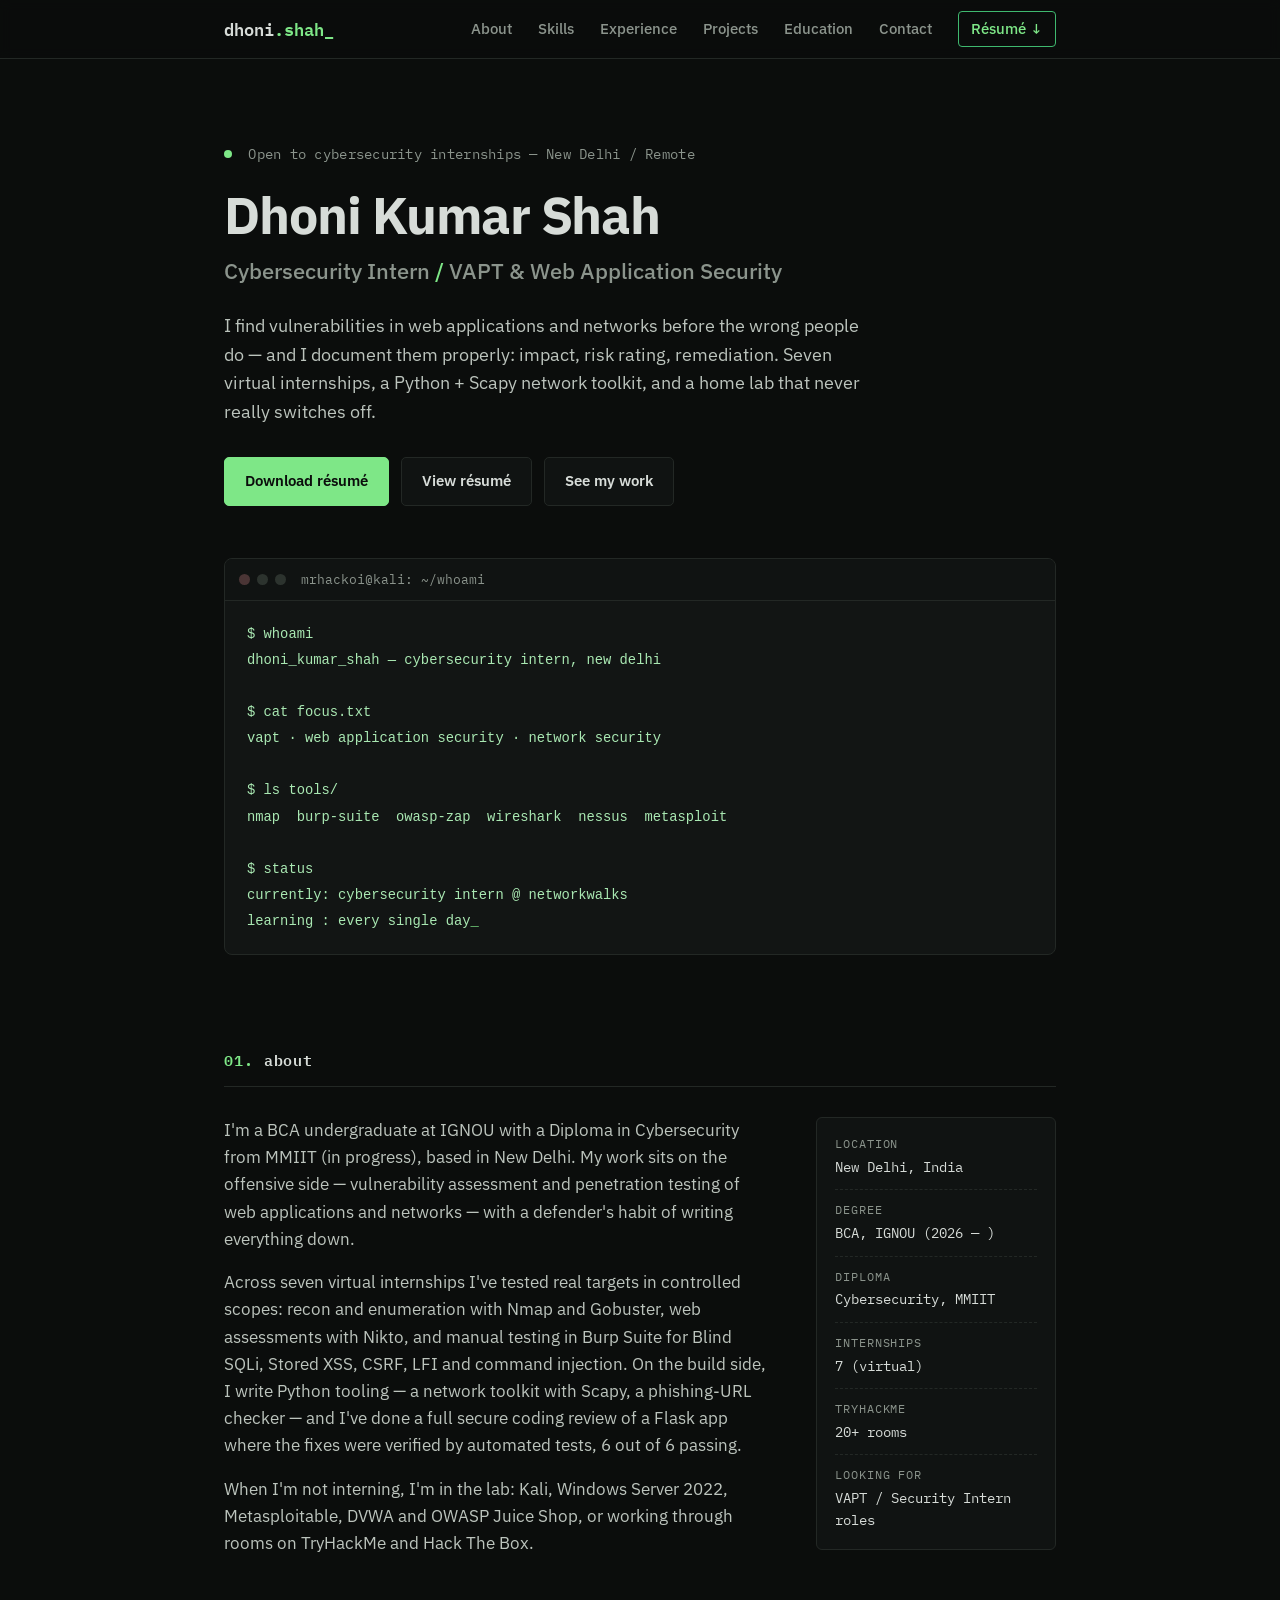
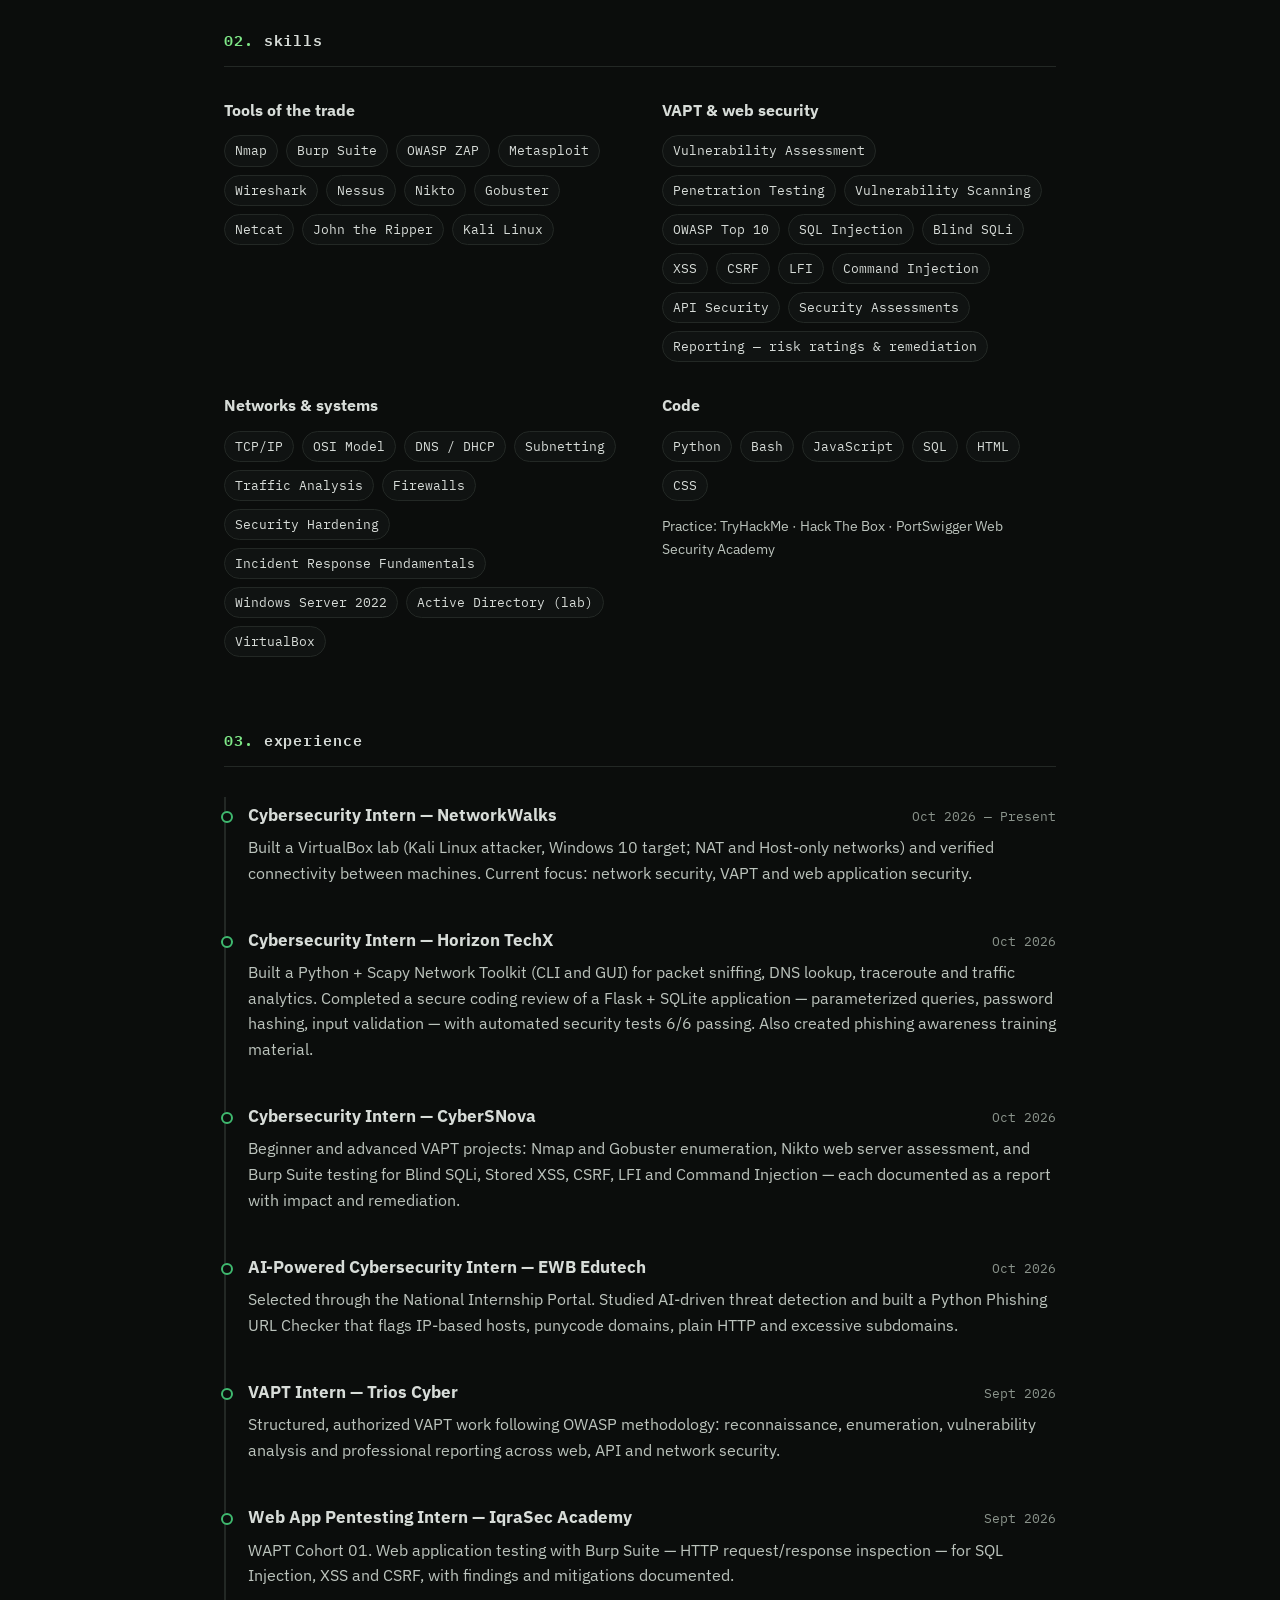
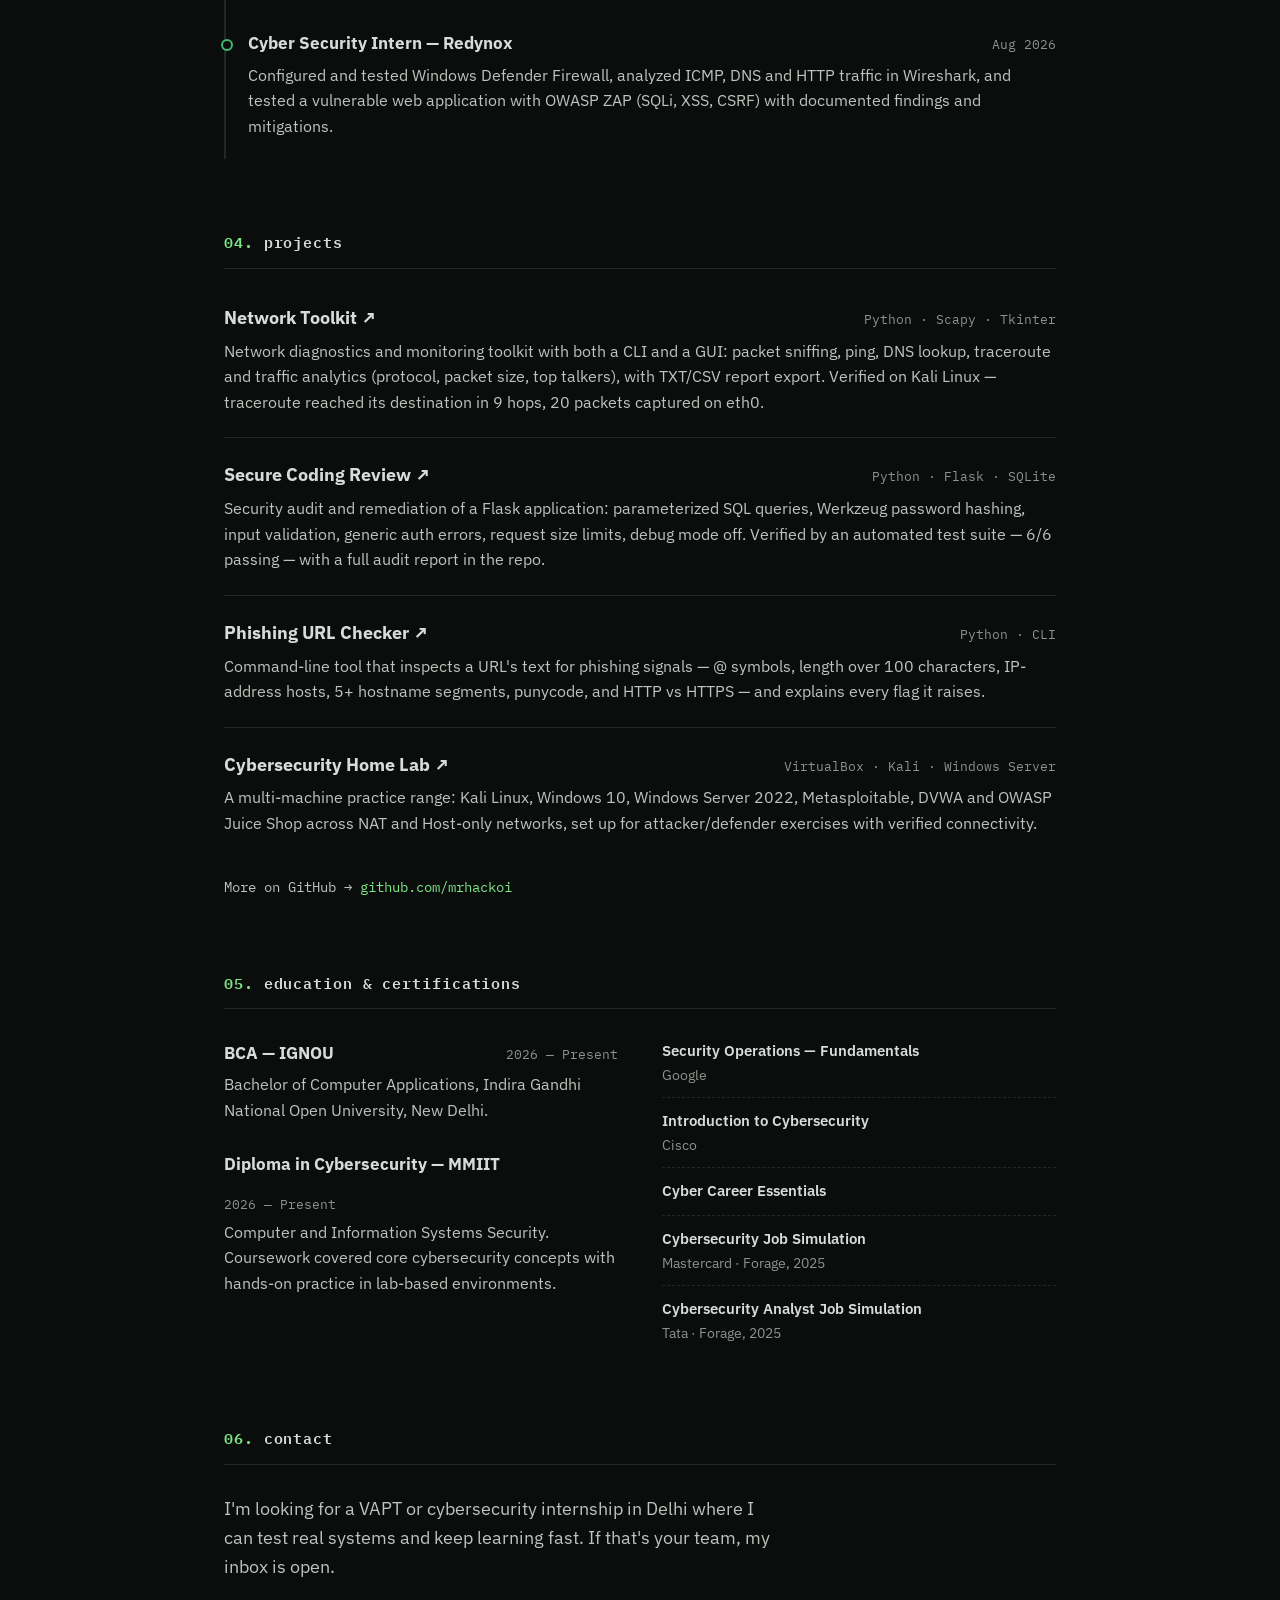
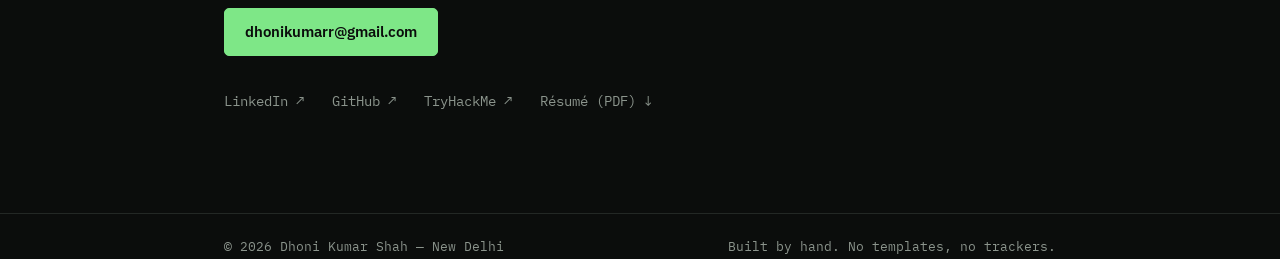
==== commit 26e0c346: "New hand-built cybersecurity portfolio: home + résumé pages, custom CSS/JS (replaces old generated b" ====
--- a/index.html
+++ b/index.html
@@ -1,18 +1,265 @@
 <!DOCTYPE html>
 <html lang="en">
-  <head>
-    <meta charset="UTF-8" />
-    <meta name="viewport" content="width=device-width, initial-scale=1.0, maximum-scale=1" />
-    <title>Dhoni Shah | Developer Portfolio</title>
-    <meta name="author" content="Dhoni Shah" />
-    <link rel="icon" type="image/svg+xml" href="/favicon.svg" />
-    <link rel="preconnect" href="https://fonts.googleapis.com">
-    <link rel="preconnect" href="https://fonts.gstatic.com" crossorigin>
-    <link href="https://fonts.googleapis.com/css2?family=Inter:wght@400;500;600;700&family=Poppins:wght@300;400;500;600;700&family=Space+Mono:ital,wght@0,400;0,700;1,400;1,700&display=swap" rel="stylesheet">
-    <script type="module" crossorigin src="/assets/index-389Bi8ms.js"></script>
-    <link rel="stylesheet" crossorigin href="/assets/index-hRA7WE9W.css">
-  </head>
-  <body>
-    <div id="root"></div>
-  </body>
+<head>
+<meta charset="UTF-8" />
+<meta name="viewport" content="width=device-width, initial-scale=1.0" />
+<title>Dhoni Kumar Shah — Cybersecurity Intern | VAPT & Web Application Security</title>
+<meta name="description" content="Dhoni Kumar Shah is a cybersecurity intern based in New Delhi, focused on VAPT and web application security. Burp Suite, Nmap, Wireshark. BCA @ IGNOU." />
+<meta name="author" content="Dhoni Kumar Shah" />
+<link rel="icon" href="data:image/svg+xml,<svg xmlns='http://www.w3.org/2000/svg' viewBox='0 0 100 100'><rect width='100' height='100' fill='%230b0d0c'/><text x='50' y='68' font-size='58' text-anchor='middle' fill='%237ee787' font-family='monospace' font-weight='bold'>D</text></svg>" />
+<link rel="preconnect" href="https://fonts.googleapis.com" />
+<link rel="preconnect" href="https://fonts.gstatic.com" crossorigin />
+<link href="https://fonts.googleapis.com/css2?family=IBM+Plex+Mono:wght@400;500;600&family=IBM+Plex+Sans:wght@400;500;600;700&display=swap" rel="stylesheet" />
+<link rel="stylesheet" href="styles.css" />
+</head>
+<body>
+
+<header class="site-header">
+  <div class="wrap header-inner">
+    <a class="brand" href="#top">dhoni<span class="accent">.shah</span><span class="cursor">_</span></a>
+    <nav class="nav" id="nav">
+      <a href="#about">About</a>
+      <a href="#skills">Skills</a>
+      <a href="#experience">Experience</a>
+      <a href="#projects">Projects</a>
+      <a href="#education">Education</a>
+      <a href="#contact">Contact</a>
+      <a class="nav-resume" href="resume.pdf" download>Résumé ↓</a>
+    </nav>
+    <button class="nav-toggle" id="navToggle" aria-label="Menu">≡</button>
+  </div>
+</header>
+
+<main id="top">
+
+  <!-- ============ HERO ============ -->
+  <section class="hero wrap">
+    <p class="hero-kicker mono"><span class="dot"></span> Open to cybersecurity internships — New Delhi / Remote</p>
+    <h1>Dhoni Kumar Shah</h1>
+    <p class="hero-role">Cybersecurity Intern <span class="accent">/</span> VAPT &amp; Web Application Security</p>
+    <p class="hero-text">
+      I find vulnerabilities in web applications and networks before the wrong people do —
+      and I document them properly: impact, risk rating, remediation. Seven virtual internships,
+      a Python + Scapy network toolkit, and a home lab that never really switches off.
+    </p>
+    <div class="hero-actions">
+      <a class="btn btn-solid" href="resume.pdf" download>Download résumé</a>
+      <a class="btn btn-ghost" href="resume.html">View résumé</a>
+      <a class="btn btn-ghost" href="#projects">See my work</a>
+    </div>
+
+    <div class="terminal" aria-hidden="true">
+      <div class="terminal-bar"><span></span><span></span><span></span><em>mrhackoi@kali: ~/whoami</em></div>
+      <pre class="terminal-body"><code>$ whoami
+dhoni_kumar_shah — cybersecurity intern, new delhi
+
+$ cat focus.txt
+vapt · web application security · network security
+
+$ ls tools/
+nmap  burp-suite  owasp-zap  wireshark  nessus  metasploit
+
+$ status
+currently: cybersecurity intern @ networkwalks
+learning : every single day<span class="cursor">_</span></code></pre>
+    </div>
+  </section>
+
+  <!-- ============ ABOUT ============ -->
+  <section id="about" class="section wrap">
+    <h2 class="section-title mono"><span class="accent">01.</span> about</h2>
+    <div class="about-grid">
+      <div>
+        <p>
+          I'm a BCA undergraduate at IGNOU with a Diploma in Cybersecurity from MMIIT (in progress),
+          based in New Delhi. My work sits on the offensive side — vulnerability assessment and
+          penetration testing of web applications and networks — with a defender's habit of writing
+          everything down.
+        </p>
+        <p>
+          Across seven virtual internships I've tested real targets in controlled scopes: recon and
+          enumeration with Nmap and Gobuster, web assessments with Nikto, and manual testing in
+          Burp Suite for Blind SQLi, Stored XSS, CSRF, LFI and command injection. On the build side,
+          I write Python tooling — a network toolkit with Scapy, a phishing-URL checker — and I've
+          done a full secure coding review of a Flask app where the fixes were verified by automated
+          tests, 6 out of 6 passing.
+        </p>
+        <p>
+          When I'm not interning, I'm in the lab: Kali, Windows Server 2022, Metasploitable, DVWA and
+          OWASP Juice Shop, or working through rooms on TryHackMe and Hack The Box.
+        </p>
+      </div>
+      <aside class="facts mono">
+        <div><span>location</span>New Delhi, India</div>
+        <div><span>degree</span>BCA, IGNOU (2026 — )</div>
+        <div><span>diploma</span>Cybersecurity, MMIIT</div>
+        <div><span>internships</span>7 (virtual)</div>
+        <div><span>tryhackme</span>20+ rooms</div>
+        <div><span>looking for</span>VAPT / Security Intern roles</div>
+      </aside>
+    </div>
+  </section>
+
+  <!-- ============ SKILLS ============ -->
+  <section id="skills" class="section wrap">
+    <h2 class="section-title mono"><span class="accent">02.</span> skills</h2>
+    <div class="skills-grid">
+      <div class="skill-block">
+        <h3>Tools of the trade</h3>
+        <ul class="chips">
+          <li>Nmap</li><li>Burp Suite</li><li>OWASP ZAP</li><li>Metasploit</li>
+          <li>Wireshark</li><li>Nessus</li><li>Nikto</li><li>Gobuster</li>
+          <li>Netcat</li><li>John the Ripper</li><li>Kali Linux</li>
+        </ul>
+      </div>
+      <div class="skill-block">
+        <h3>VAPT &amp; web security</h3>
+        <ul class="chips">
+          <li>Vulnerability Assessment</li><li>Penetration Testing</li><li>Vulnerability Scanning</li>
+          <li>OWASP Top 10</li><li>SQL Injection</li><li>Blind SQLi</li><li>XSS</li><li>CSRF</li>
+          <li>LFI</li><li>Command Injection</li><li>API Security</li><li>Security Assessments</li>
+          <li>Reporting — risk ratings &amp; remediation</li>
+        </ul>
+      </div>
+      <div class="skill-block">
+        <h3>Networks &amp; systems</h3>
+        <ul class="chips">
+          <li>TCP/IP</li><li>OSI Model</li><li>DNS / DHCP</li><li>Subnetting</li>
+          <li>Traffic Analysis</li><li>Firewalls</li><li>Security Hardening</li>
+          <li>Incident Response Fundamentals</li><li>Windows Server 2022</li>
+          <li>Active Directory (lab)</li><li>VirtualBox</li>
+        </ul>
+      </div>
+      <div class="skill-block">
+        <h3>Code</h3>
+        <ul class="chips">
+          <li>Python</li><li>Bash</li><li>JavaScript</li><li>SQL</li><li>HTML</li><li>CSS</li>
+        </ul>
+        <p class="skill-note">Practice: TryHackMe · Hack The Box · PortSwigger Web Security Academy</p>
+      </div>
+    </div>
+  </section>
+
+  <!-- ============ EXPERIENCE ============ -->
+  <section id="experience" class="section wrap">
+    <h2 class="section-title mono"><span class="accent">03.</span> experience</h2>
+    <ol class="timeline">
+      <li>
+        <div class="t-head"><h3>Cybersecurity Intern — NetworkWalks</h3><span class="t-date mono">Oct 2026 — Present</span></div>
+        <p>Built a VirtualBox lab (Kali Linux attacker, Windows 10 target; NAT and Host-only networks) and verified connectivity between machines. Current focus: network security, VAPT and web application security.</p>
+      </li>
+      <li>
+        <div class="t-head"><h3>Cybersecurity Intern — Horizon TechX</h3><span class="t-date mono">Oct 2026</span></div>
+        <p>Built a Python + Scapy Network Toolkit (CLI and GUI) for packet sniffing, DNS lookup, traceroute and traffic analytics. Completed a secure coding review of a Flask + SQLite application — parameterized queries, password hashing, input validation — with automated security tests 6/6 passing. Also created phishing awareness training material.</p>
+      </li>
+      <li>
+        <div class="t-head"><h3>Cybersecurity Intern — CyberSNova</h3><span class="t-date mono">Oct 2026</span></div>
+        <p>Beginner and advanced VAPT projects: Nmap and Gobuster enumeration, Nikto web server assessment, and Burp Suite testing for Blind SQLi, Stored XSS, CSRF, LFI and Command Injection — each documented as a report with impact and remediation.</p>
+      </li>
+      <li>
+        <div class="t-head"><h3>AI-Powered Cybersecurity Intern — EWB Edutech</h3><span class="t-date mono">Oct 2026</span></div>
+        <p>Selected through the National Internship Portal. Studied AI-driven threat detection and built a Python Phishing URL Checker that flags IP-based hosts, punycode domains, plain HTTP and excessive subdomains.</p>
+      </li>
+      <li>
+        <div class="t-head"><h3>VAPT Intern — Trios Cyber</h3><span class="t-date mono">Sept 2026</span></div>
+        <p>Structured, authorized VAPT work following OWASP methodology: reconnaissance, enumeration, vulnerability analysis and professional reporting across web, API and network security.</p>
+      </li>
+      <li>
+        <div class="t-head"><h3>Web App Pentesting Intern — IqraSec Academy</h3><span class="t-date mono">Sept 2026</span></div>
+        <p>WAPT Cohort 01. Web application testing with Burp Suite — HTTP request/response inspection — for SQL Injection, XSS and CSRF, with findings and mitigations documented.</p>
+      </li>
+      <li>
+        <div class="t-head"><h3>Cyber Security Intern — Redynox</h3><span class="t-date mono">Aug 2026</span></div>
+        <p>Configured and tested Windows Defender Firewall, analyzed ICMP, DNS and HTTP traffic in Wireshark, and tested a vulnerable web application with OWASP ZAP (SQLi, XSS, CSRF) with documented findings and mitigations.</p>
+      </li>
+    </ol>
+  </section>
+
+  <!-- ============ PROJECTS ============ -->
+  <section id="projects" class="section wrap">
+    <h2 class="section-title mono"><span class="accent">04.</span> projects</h2>
+    <div class="project-list">
+      <article class="project">
+        <div class="p-head">
+          <h3><a href="https://github.com/mrhackoi/HorizonTechX-Network-Toolkit" target="_blank" rel="noopener">Network Toolkit ↗</a></h3>
+          <span class="p-stack mono">Python · Scapy · Tkinter</span>
+        </div>
+        <p>Network diagnostics and monitoring toolkit with both a CLI and a GUI: packet sniffing, ping, DNS lookup, traceroute and traffic analytics (protocol, packet size, top talkers), with TXT/CSV report export. Verified on Kali Linux — traceroute reached its destination in 9 hops, 20 packets captured on eth0.</p>
+      </article>
+      <article class="project">
+        <div class="p-head">
+          <h3><a href="https://github.com/mrhackoi/HorizonTechX_Secure_Coding_Review" target="_blank" rel="noopener">Secure Coding Review ↗</a></h3>
+          <span class="p-stack mono">Python · Flask · SQLite</span>
+        </div>
+        <p>Security audit and remediation of a Flask application: parameterized SQL queries, Werkzeug password hashing, input validation, generic auth errors, request size limits, debug mode off. Verified by an automated test suite — 6/6 passing — with a full audit report in the repo.</p>
+      </article>
+      <article class="project">
+        <div class="p-head">
+          <h3><a href="https://github.com/mrhackoi/phishing-url-awareness" target="_blank" rel="noopener">Phishing URL Checker ↗</a></h3>
+          <span class="p-stack mono">Python · CLI</span>
+        </div>
+        <p>Command-line tool that inspects a URL's text for phishing signals — @ symbols, length over 100 characters, IP-address hosts, 5+ hostname segments, punycode, and HTTP vs HTTPS — and explains every flag it raises.</p>
+      </article>
+      <article class="project">
+        <div class="p-head">
+          <h3><a href="https://github.com/mrhackoi/NETWORKWALKS-DHONI-B082-WK1-PM1-CYBERSECURITY-LAB-SETUP" target="_blank" rel="noopener">Cybersecurity Home Lab ↗</a></h3>
+          <span class="p-stack mono">VirtualBox · Kali · Windows Server</span>
+        </div>
+        <p>A multi-machine practice range: Kali Linux, Windows 10, Windows Server 2022, Metasploitable, DVWA and OWASP Juice Shop across NAT and Host-only networks, set up for attacker/defender exercises with verified connectivity.</p>
+      </article>
+    </div>
+    <p class="more-link mono">More on GitHub → <a href="https://github.com/mrhackoi" target="_blank" rel="noopener">github.com/mrhackoi</a></p>
+  </section>
+
+  <!-- ============ EDUCATION & CERTS ============ -->
+  <section id="education" class="section wrap">
+    <h2 class="section-title mono"><span class="accent">05.</span> education &amp; certifications</h2>
+    <div class="edu-grid">
+      <div>
+        <div class="edu-item">
+          <div class="t-head"><h3>BCA — IGNOU</h3><span class="t-date mono">2026 — Present</span></div>
+          <p>Bachelor of Computer Applications, Indira Gandhi National Open University, New Delhi.</p>
+        </div>
+        <div class="edu-item">
+          <div class="t-head"><h3>Diploma in Cybersecurity — MMIIT</h3><span class="t-date mono">2026 — Present</span></div>
+          <p>Computer and Information Systems Security. Coursework covered core cybersecurity concepts with hands-on practice in lab-based environments.</p>
+        </div>
+      </div>
+      <ul class="cert-list">
+        <li><strong>Security Operations — Fundamentals</strong><span>Google</span></li>
+        <li><strong>Introduction to Cybersecurity</strong><span>Cisco</span></li>
+        <li><strong>Cyber Career Essentials</strong><span></span></li>
+        <li><strong>Cybersecurity Job Simulation</strong><span>Mastercard · Forage, 2025</span></li>
+        <li><strong>Cybersecurity Analyst Job Simulation</strong><span>Tata · Forage, 2025</span></li>
+      </ul>
+    </div>
+  </section>
+
+  <!-- ============ CONTACT ============ -->
+  <section id="contact" class="section wrap contact">
+    <h2 class="section-title mono"><span class="accent">06.</span> contact</h2>
+    <p class="contact-text">
+      I'm looking for a VAPT or cybersecurity internship in Delhi where I can test real systems
+      and keep learning fast. If that's your team, my inbox is open.
+    </p>
+    <a class="btn btn-solid" href="mailto:dhonikumarr@gmail.com">dhonikumarr@gmail.com</a>
+    <ul class="socials mono">
+      <li><a href="https://www.linkedin.com/in/dhoni-shah" target="_blank" rel="noopener">LinkedIn ↗</a></li>
+      <li><a href="https://github.com/mrhackoi" target="_blank" rel="noopener">GitHub ↗</a></li>
+      <li><a href="https://tryhackme.com/p/MrHackoi" target="_blank" rel="noopener">TryHackMe ↗</a></li>
+      <li><a href="resume.pdf" download>Résumé (PDF) ↓</a></li>
+    </ul>
+  </section>
+
+</main>
+
+<footer class="site-footer">
+  <div class="wrap footer-inner mono">
+    <span>© <span id="year">2026</span> Dhoni Kumar Shah — New Delhi</span>
+    <span>Built by hand. No templates, no trackers.</span>
+  </div>
+</footer>
+
+<script src="script.js"></script>
+</body>
 </html>
--- a/styles.css
+++ b/styles.css
@@ -0,0 +1,231 @@
+/* Dhoni Kumar Shah — portfolio
+   Hand-built stylesheet. Dark, paper-flat, one accent. No frameworks. */
+
+:root {
+  --bg: #0b0d0c;
+  --bg-soft: #101312;
+  --panel: #121514;
+  --line: #232825;
+  --text: #d7dcd8;
+  --muted: #8b948c;
+  --accent: #7ee787;
+  --accent-dim: #3fb96f;
+  --mono: "IBM Plex Mono", ui-monospace, monospace;
+  --sans: "IBM Plex Sans", -apple-system, "Segoe UI", sans-serif;
+}
+
+* { margin: 0; padding: 0; box-sizing: border-box; }
+
+html { scroll-behavior: smooth; }
+
+body {
+  background: var(--bg);
+  color: var(--text);
+  font-family: var(--sans);
+  font-size: 16.5px;
+  line-height: 1.65;
+  -webkit-font-smoothing: antialiased;
+}
+
+::selection { background: var(--accent); color: #0b0d0c; }
+
+.wrap { max-width: 880px; margin: 0 auto; padding: 0 24px; }
+.mono { font-family: var(--mono); }
+.accent { color: var(--accent); }
+
+a { color: var(--accent); text-decoration: none; }
+a:hover { text-decoration: underline; text-underline-offset: 3px; }
+
+/* ---------- header ---------- */
+.site-header {
+  position: sticky; top: 0; z-index: 10;
+  background: rgba(11, 13, 12, 0.92);
+  backdrop-filter: blur(6px);
+  border-bottom: 1px solid var(--line);
+}
+.header-inner { display: flex; align-items: center; justify-content: space-between; height: 58px; }
+.brand { font-family: var(--mono); font-weight: 600; font-size: 17px; color: var(--text); }
+.brand:hover { text-decoration: none; }
+.cursor { color: var(--accent); animation: blink 1.1s steps(1) infinite; }
+@keyframes blink { 50% { opacity: 0; } }
+
+.nav { display: flex; gap: 26px; align-items: center; }
+.nav a { color: var(--muted); font-size: 14.5px; font-weight: 500; }
+.nav a:hover { color: var(--text); text-decoration: none; }
+.nav .nav-resume {
+  color: var(--accent); border: 1px solid var(--accent-dim);
+  padding: 5px 12px; border-radius: 4px;
+}
+.nav .nav-resume:hover { background: rgba(126, 231, 135, 0.08); color: var(--accent); }
+.nav-toggle { display: none; background: none; border: 0; color: var(--text); font-size: 24px; cursor: pointer; }
+
+/* ---------- hero ---------- */
+.hero { padding: 84px 24px 30px; }
+.hero-kicker { font-size: 13.5px; color: var(--muted); letter-spacing: 0.02em; margin-bottom: 22px; }
+.dot {
+  display: inline-block; width: 8px; height: 8px; border-radius: 50%;
+  background: var(--accent); margin-right: 8px; vertical-align: 1px;
+  animation: pulse 2s ease-in-out infinite;
+}
+@keyframes pulse { 50% { opacity: 0.35; } }
+
+.hero h1 { font-size: 52px; line-height: 1.08; font-weight: 700; letter-spacing: -0.02em; }
+.hero-role { font-size: 22px; color: var(--muted); font-weight: 500; margin-top: 10px; }
+.hero-text { max-width: 640px; margin-top: 22px; font-size: 17.5px; color: #bcc4bd; }
+.hero-actions { display: flex; gap: 12px; flex-wrap: wrap; margin-top: 30px; }
+
+.btn {
+  display: inline-block; padding: 11px 20px; border-radius: 5px;
+  font-weight: 600; font-size: 15px; border: 1px solid var(--accent-dim);
+}
+.btn:hover { text-decoration: none; }
+.btn-solid { background: var(--accent); color: #0b0d0c; border-color: var(--accent); }
+.btn-solid:hover { background: #95f2a1; }
+.btn-ghost { color: var(--text); border-color: var(--line); background: var(--bg-soft); }
+.btn-ghost:hover { border-color: var(--muted); }
+
+/* ---------- terminal ---------- */
+.terminal {
+  margin-top: 52px; border: 1px solid var(--line); border-radius: 8px;
+  background: var(--panel); overflow: hidden;
+}
+.terminal-bar {
+  display: flex; align-items: center; gap: 7px;
+  padding: 10px 14px; border-bottom: 1px solid var(--line); background: var(--bg-soft);
+}
+.terminal-bar span { width: 11px; height: 11px; border-radius: 50%; background: #2c332e; }
+.terminal-bar span:first-child { background: #4a3535; }
+.terminal-bar em { font-style: normal; font-family: var(--mono); font-size: 12.5px; color: var(--muted); margin-left: 8px; }
+.terminal-body {
+  padding: 20px 22px; font-family: var(--mono); font-size: 13.8px;
+  line-height: 1.75; color: #a9e8b2; overflow-x: auto; white-space: pre;
+}
+
+/* ---------- sections ---------- */
+.section { padding: 64px 24px 8px; }
+.section-title {
+  font-size: 15px; font-weight: 600; letter-spacing: 0.06em; text-transform: lowercase;
+  color: var(--text); padding-bottom: 12px; border-bottom: 1px solid var(--line); margin-bottom: 30px;
+}
+.section p { color: #bcc4bd; margin-bottom: 16px; }
+.section p:last-child { margin-bottom: 0; }
+
+/* about */
+.about-grid { display: grid; grid-template-columns: 1fr 240px; gap: 44px; }
+.facts { border: 1px solid var(--line); border-radius: 6px; padding: 6px 18px; height: fit-content; background: var(--bg-soft); }
+.facts div { padding: 11px 0; border-bottom: 1px dashed var(--line); font-size: 13.5px; }
+.facts div:last-child { border-bottom: 0; }
+.facts span { display: block; color: var(--muted); font-size: 11.5px; text-transform: uppercase; letter-spacing: 0.08em; margin-bottom: 2px; }
+
+/* skills */
+.skills-grid { display: grid; grid-template-columns: 1fr 1fr; gap: 30px 44px; }
+.skill-block h3 { font-size: 16px; margin-bottom: 12px; }
+.chips { list-style: none; display: flex; flex-wrap: wrap; gap: 8px; }
+.chips li {
+  font-family: var(--mono); font-size: 12.8px; color: var(--text);
+  border: 1px solid var(--line); background: var(--bg-soft);
+  padding: 4px 10px; border-radius: 20px;
+}
+.chips li:hover { border-color: var(--accent-dim); color: var(--accent); }
+.skill-note { margin-top: 14px; font-size: 14px; color: var(--muted); }
+
+/* experience */
+.timeline { list-style: none; }
+.timeline li { padding: 20px 0 20px 22px; border-left: 2px solid var(--line); position: relative; }
+.timeline li::before {
+  content: ""; position: absolute; left: -5px; top: 30px;
+  width: 8px; height: 8px; border-radius: 50%; background: var(--bg); border: 2px solid var(--accent-dim);
+}
+.timeline li:first-child { padding-top: 4px; }
+.timeline li:first-child::before { top: 14px; }
+.t-head { display: flex; justify-content: space-between; align-items: baseline; gap: 16px; flex-wrap: wrap; }
+.t-head h3 { font-size: 17px; }
+.t-date { font-size: 12.8px; color: var(--muted); white-space: nowrap; }
+.timeline p { margin-top: 6px; font-size: 15.5px; }
+
+/* projects */
+.project-list { display: flex; flex-direction: column; }
+.project { padding: 22px 0; border-bottom: 1px solid var(--line); }
+.project:first-child { padding-top: 4px; }
+.project:last-child { border-bottom: 0; }
+.p-head { display: flex; justify-content: space-between; align-items: baseline; gap: 16px; flex-wrap: wrap; }
+.p-head h3 { font-size: 18px; }
+.p-head h3 a { color: var(--text); }
+.p-head h3 a:hover { color: var(--accent); text-decoration: none; }
+.p-stack { font-size: 12.5px; color: var(--muted); }
+.project p { margin-top: 6px; font-size: 15.5px; }
+.more-link { margin-top: 18px; font-size: 14px; color: var(--muted); }
+
+/* education */
+.edu-grid { display: grid; grid-template-columns: 1fr 1fr; gap: 44px; }
+.edu-item { margin-bottom: 26px; }
+.edu-item p { font-size: 15.5px; margin-top: 5px; }
+.cert-list { list-style: none; }
+.cert-list li { padding: 11px 0; border-bottom: 1px dashed var(--line); font-size: 15px; }
+.cert-list li:first-child { padding-top: 0; }
+.cert-list li:last-child { border-bottom: 0; }
+.cert-list strong { font-weight: 600; }
+.cert-list span { display: block; color: var(--muted); font-size: 13.5px; }
+
+/* contact */
+.contact { padding-bottom: 30px; }
+.contact-text { max-width: 560px; font-size: 17.5px; }
+.contact .btn { margin-top: 10px; }
+.socials { list-style: none; display: flex; gap: 28px; flex-wrap: wrap; margin-top: 34px; font-size: 14px; }
+.socials a { color: var(--muted); }
+.socials a:hover { color: var(--accent); }
+
+/* footer */
+.site-footer { border-top: 1px solid var(--line); margin-top: 70px; }
+.footer-inner {
+  display: flex; justify-content: space-between; gap: 16px; flex-wrap: wrap;
+  padding-top: 22px; padding-bottom: 26px; font-size: 12.8px; color: var(--muted);
+}
+
+/* ---------- resume page ---------- */
+.resume-page { max-width: 820px; }
+.resume-page .sheet {
+  background: #ffffff; color: #16181d; border-radius: 6px;
+  padding: 48px 52px; margin: 40px auto 60px;
+  font-size: 14.5px; line-height: 1.55;
+}
+.resume-page .sheet h1 { font-size: 30px; letter-spacing: -0.01em; text-align: center; }
+.resume-page .sheet .r-loc { text-align: center; color: #444; margin-top: 2px; }
+.resume-page .sheet .r-contact { text-align: center; font-size: 13px; color: #444; border-bottom: 2px solid #16181d; padding-bottom: 10px; }
+.resume-page .sheet .r-contact a { color: #0b5394; }
+.resume-page .sheet h2 {
+  font-size: 14px; text-transform: uppercase; letter-spacing: 0.09em;
+  border-bottom: 1px solid #16181d; padding-bottom: 3px; margin: 20px 0 10px;
+}
+.resume-page .sheet h3 { font-size: 14.5px; display: inline; }
+.resume-page .sheet .r-row { display: flex; justify-content: space-between; align-items: baseline; gap: 14px; margin-top: 10px; }
+.resume-page .sheet .r-date { font-size: 13px; color: #333; white-space: nowrap; }
+.resume-page .sheet ul { list-style: none; }
+.resume-page .sheet li { padding-left: 14px; position: relative; margin-top: 3px; }
+.resume-page .sheet li::before { content: "–"; position: absolute; left: 0; }
+.resume-page .sheet p { color: #16181d; margin: 0; }
+.resume-actions { display: flex; gap: 12px; justify-content: center; margin-top: 36px; }
+
+@media print {
+  .site-header, .resume-actions, .site-footer { display: none; }
+  body { background: #fff; }
+  .resume-page .sheet { margin: 0; padding: 10px; border-radius: 0; }
+}
+
+/* ---------- small screens ---------- */
+@media (max-width: 720px) {
+  .hero { padding-top: 56px; }
+  .hero h1 { font-size: 38px; }
+  .hero-role { font-size: 18px; }
+  .about-grid, .skills-grid, .edu-grid { grid-template-columns: 1fr; }
+  .nav {
+    display: none; position: absolute; top: 58px; left: 0; right: 0;
+    flex-direction: column; align-items: flex-start; gap: 0;
+    background: var(--bg); border-bottom: 1px solid var(--line); padding: 10px 24px 16px;
+  }
+  .nav.open { display: flex; }
+  .nav a { padding: 8px 0; }
+  .nav-toggle { display: block; }
+  .resume-page .sheet { padding: 30px 22px; }
+  .terminal-body { font-size: 12.3px; }
+}
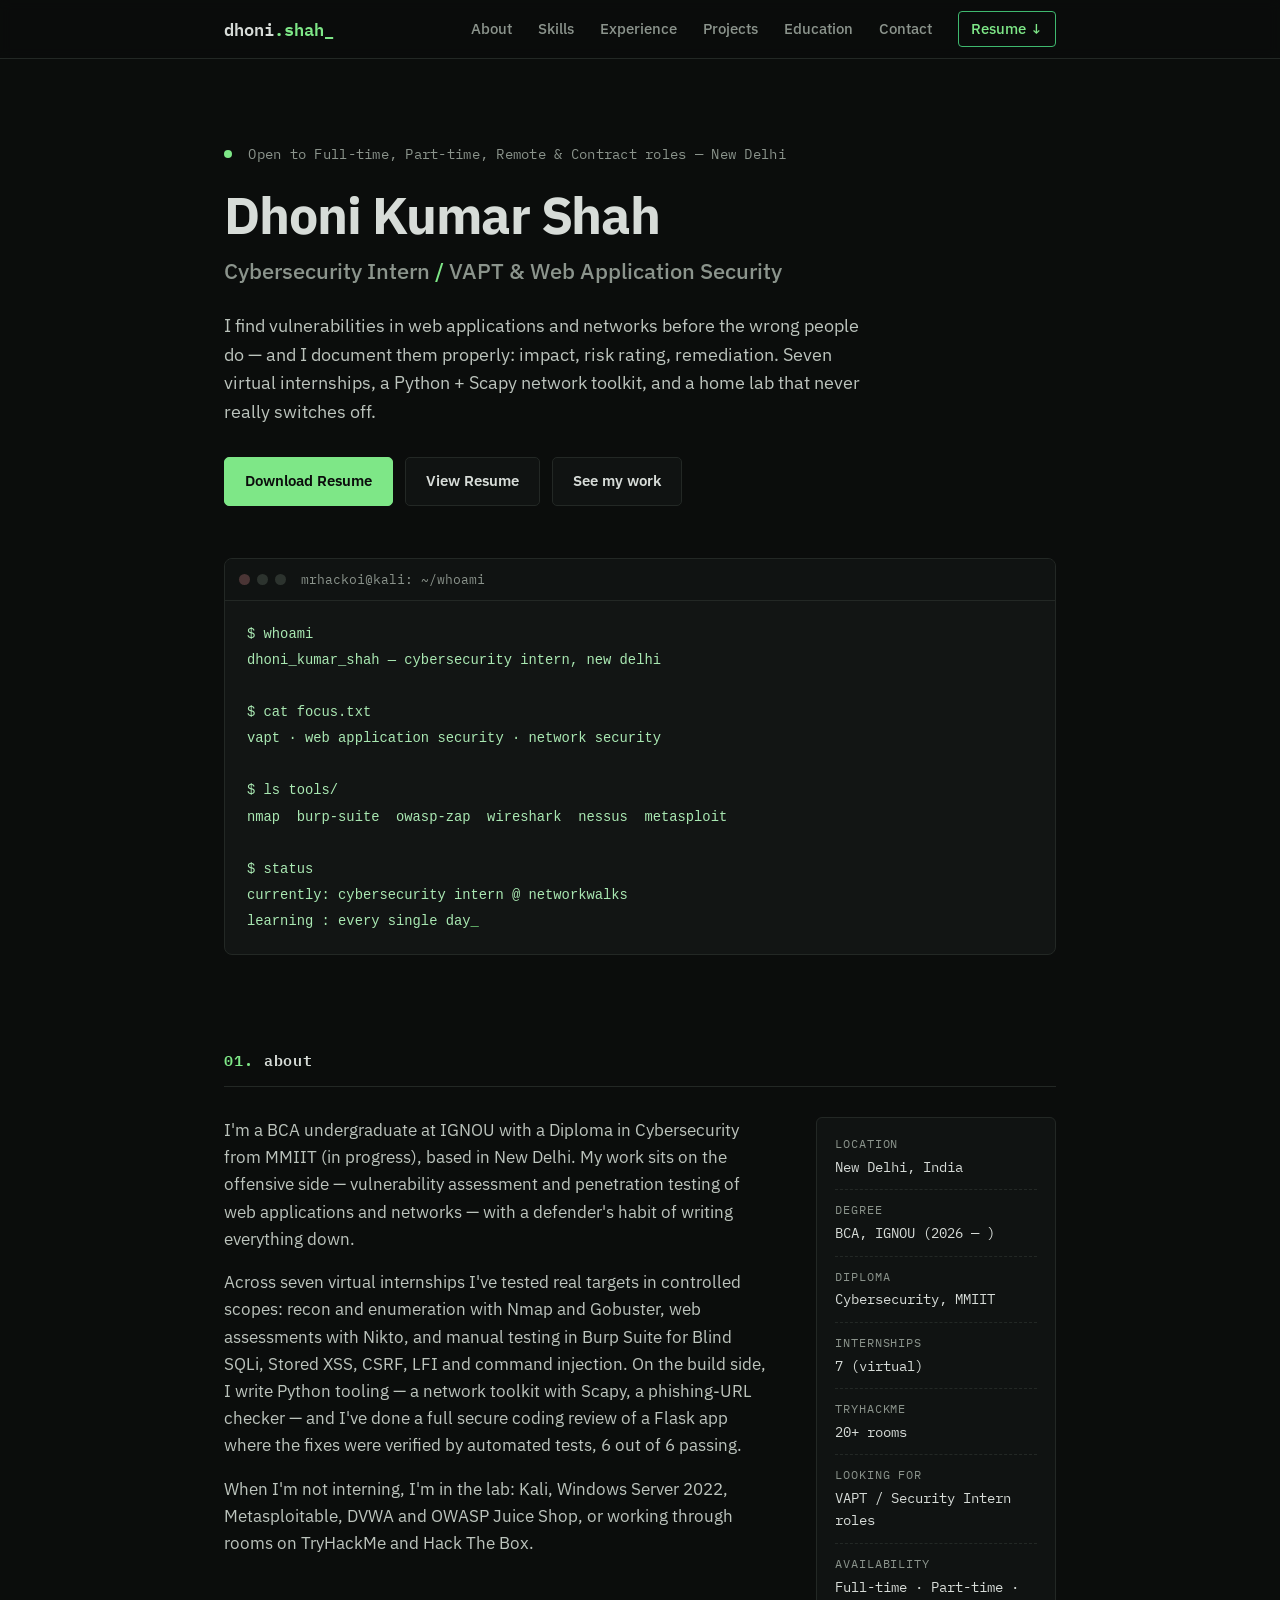
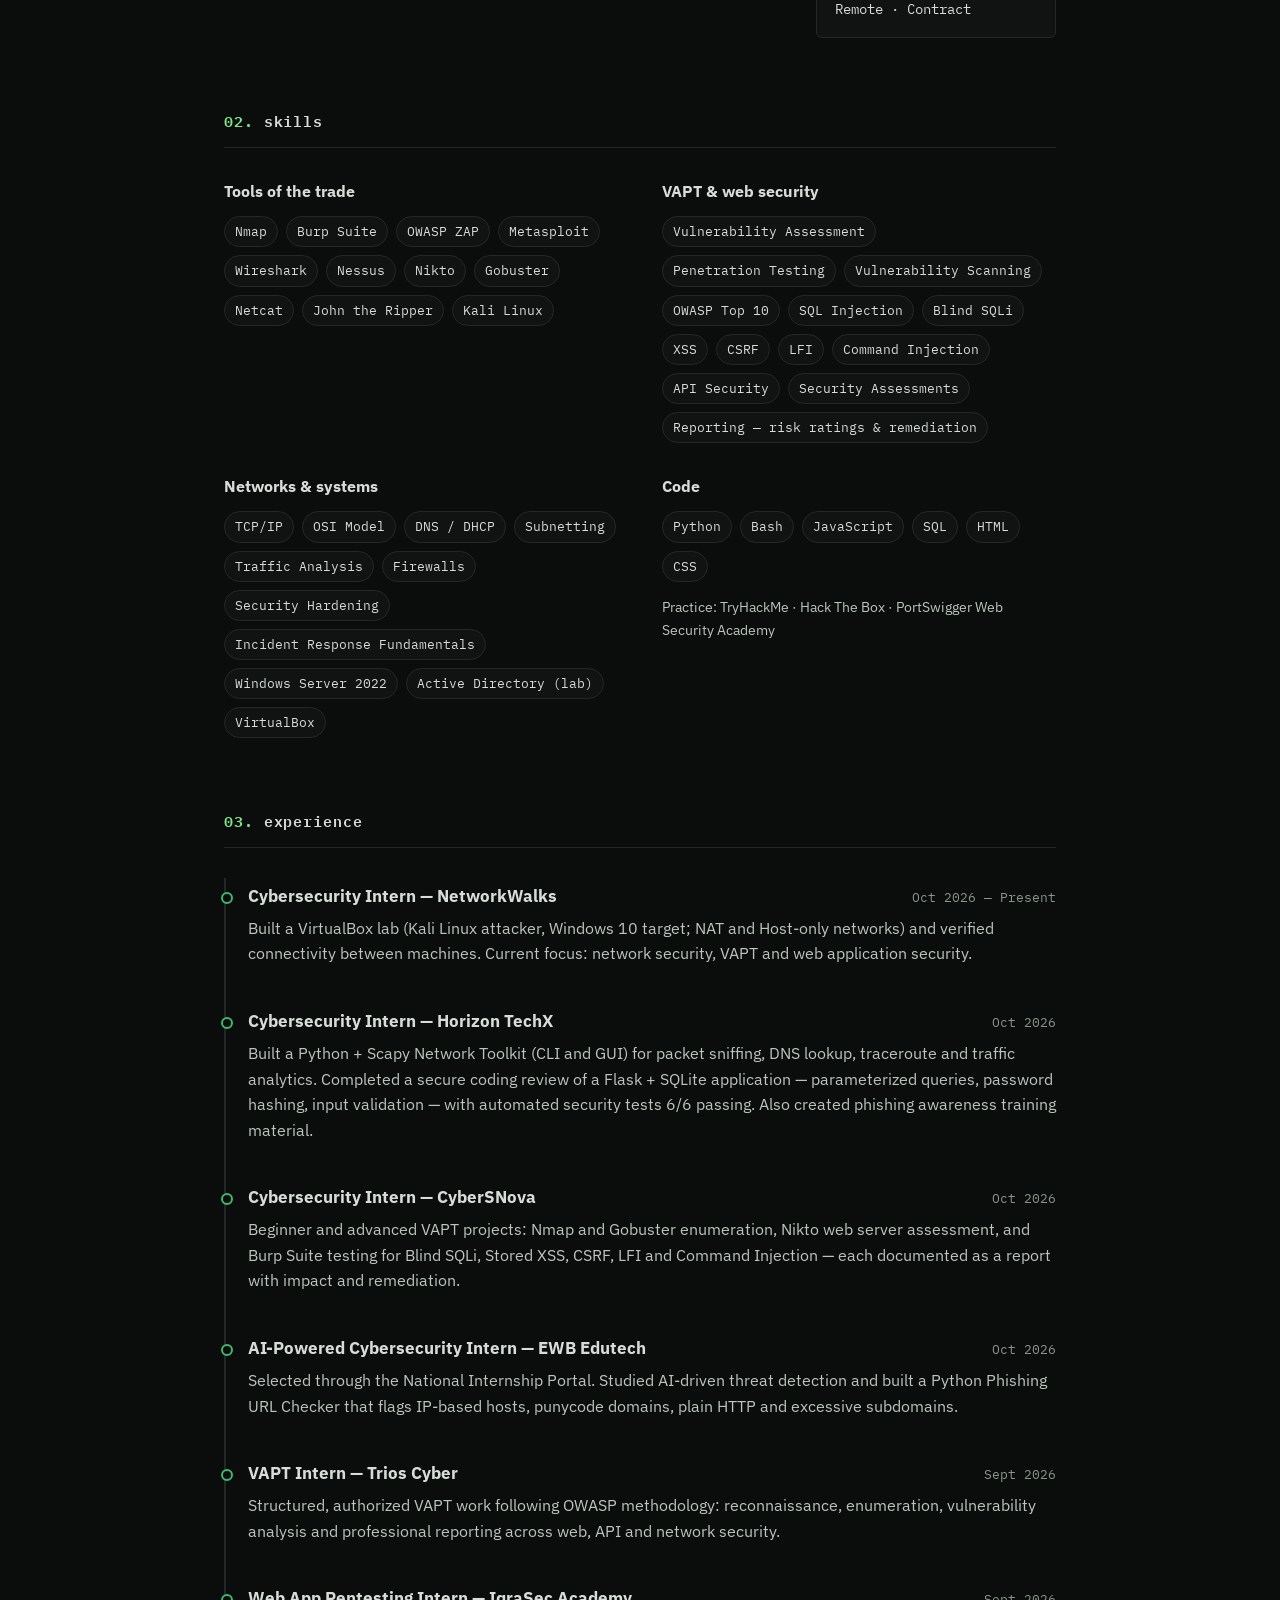
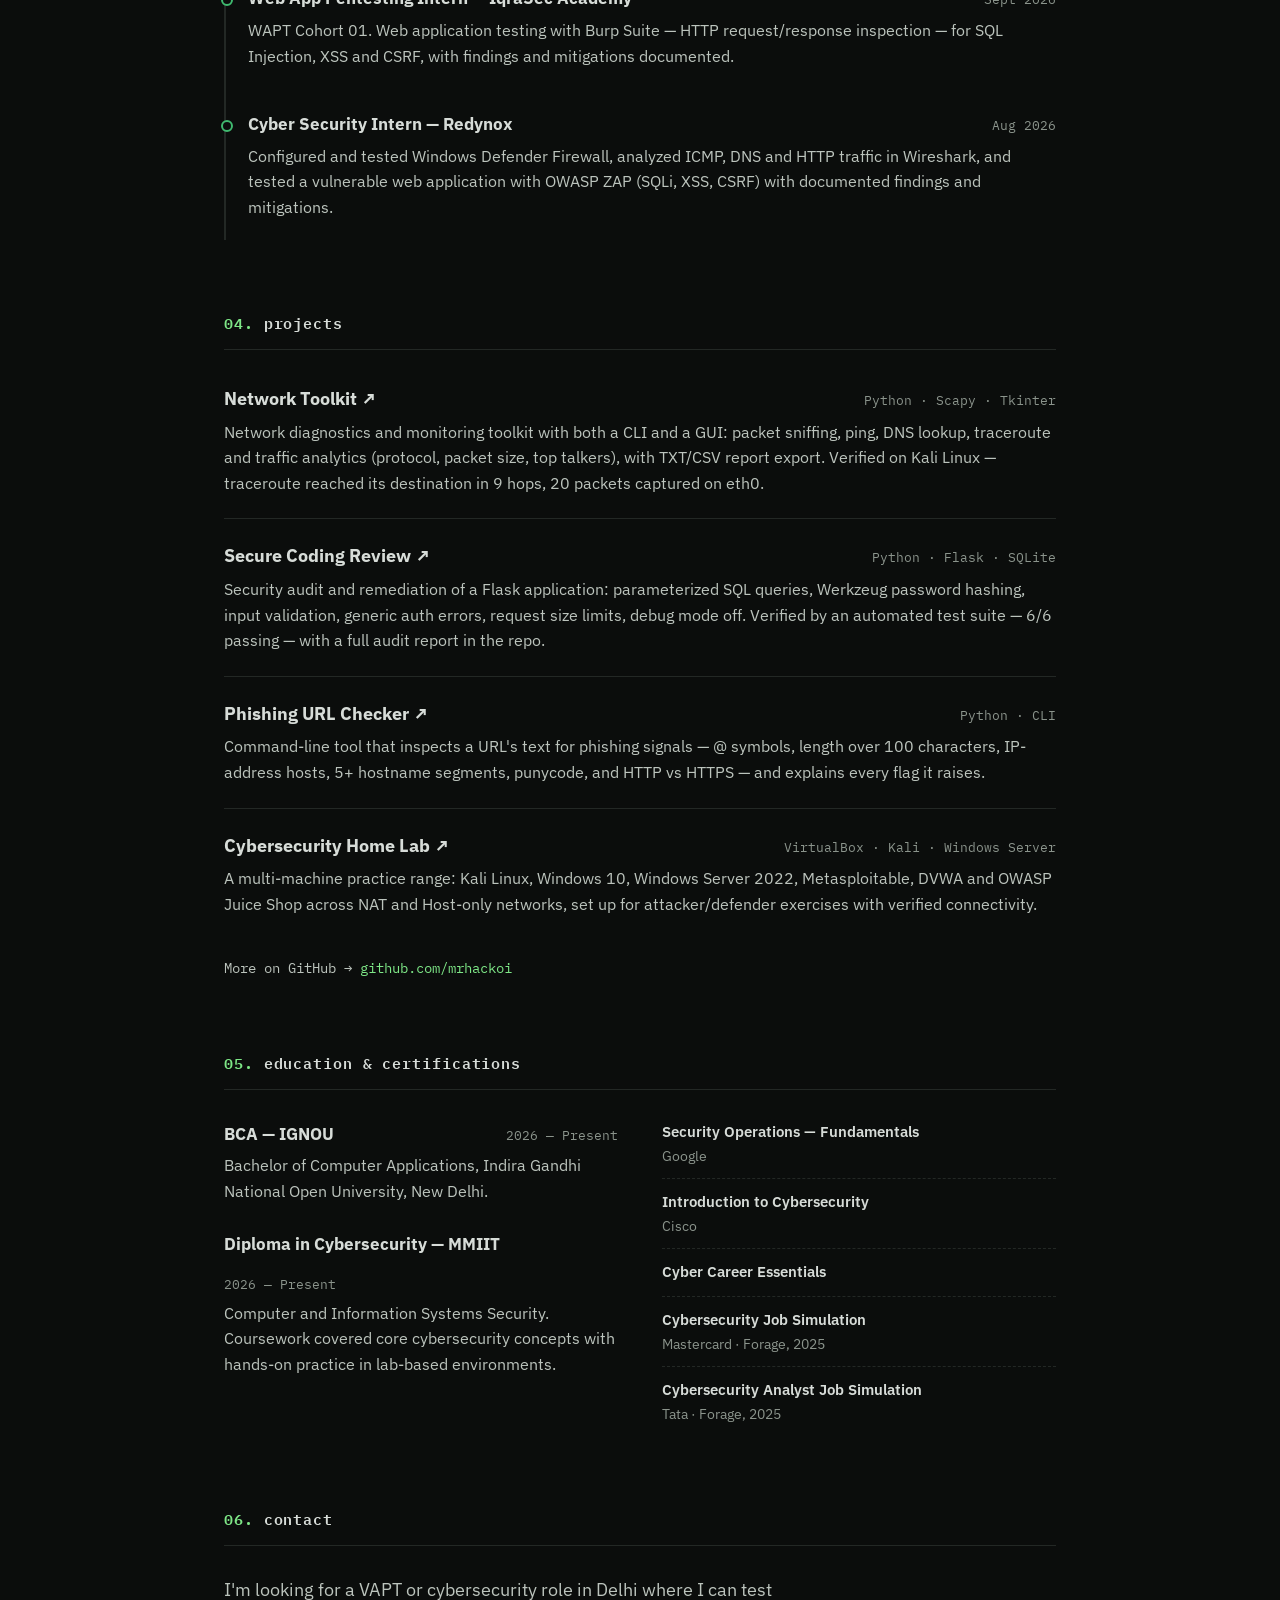
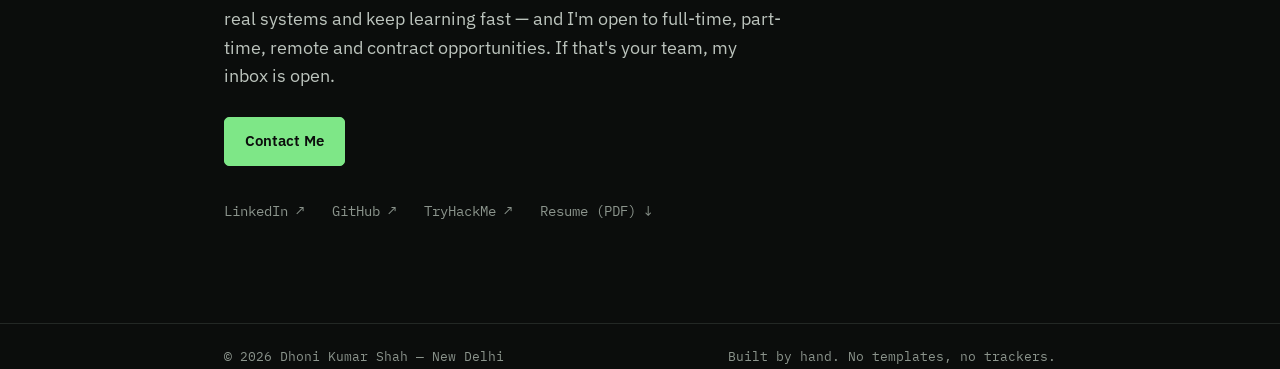
==== commit fa16e2c6: "Resume wording (no accent), availability (full-time/part-time/remote/contract), contact button inste" ====
--- a/index.html
+++ b/index.html
@@ -24,7 +24,7 @@
       <a href="#projects">Projects</a>
       <a href="#education">Education</a>
       <a href="#contact">Contact</a>
-      <a class="nav-resume" href="resume.pdf" download>Résumé ↓</a>
+      <a class="nav-resume" href="Resume%20PDF.pdf" download>Resume ↓</a>
     </nav>
     <button class="nav-toggle" id="navToggle" aria-label="Menu">≡</button>
   </div>
@@ -34,7 +34,7 @@
 
   <!-- ============ HERO ============ -->
   <section class="hero wrap">
-    <p class="hero-kicker mono"><span class="dot"></span> Open to cybersecurity internships — New Delhi / Remote</p>
+    <p class="hero-kicker mono"><span class="dot"></span> Open to Full-time, Part-time, Remote &amp; Contract roles — New Delhi</p>
     <h1>Dhoni Kumar Shah</h1>
     <p class="hero-role">Cybersecurity Intern <span class="accent">/</span> VAPT &amp; Web Application Security</p>
     <p class="hero-text">
@@ -43,8 +43,8 @@
       a Python + Scapy network toolkit, and a home lab that never really switches off.
     </p>
     <div class="hero-actions">
-      <a class="btn btn-solid" href="resume.pdf" download>Download résumé</a>
-      <a class="btn btn-ghost" href="resume.html">View résumé</a>
+      <a class="btn btn-solid" href="Resume%20PDF.pdf" download>Download Resume</a>
+      <a class="btn btn-ghost" href="resume.html">View Resume</a>
       <a class="btn btn-ghost" href="#projects">See my work</a>
     </div>
 
@@ -96,6 +96,7 @@
         <div><span>internships</span>7 (virtual)</div>
         <div><span>tryhackme</span>20+ rooms</div>
         <div><span>looking for</span>VAPT / Security Intern roles</div>
+        <div><span>availability</span>Full-time · Part-time · Remote · Contract</div>
       </aside>
     </div>
   </section>
@@ -239,15 +240,16 @@
   <section id="contact" class="section wrap contact">
     <h2 class="section-title mono"><span class="accent">06.</span> contact</h2>
     <p class="contact-text">
-      I'm looking for a VAPT or cybersecurity internship in Delhi where I can test real systems
-      and keep learning fast. If that's your team, my inbox is open.
+      I'm looking for a VAPT or cybersecurity role in Delhi where I can test real systems
+      and keep learning fast — and I'm open to full-time, part-time, remote and contract
+      opportunities. If that's your team, my inbox is open.
     </p>
-    <a class="btn btn-solid" href="mailto:dhonikumarr@gmail.com">dhonikumarr@gmail.com</a>
+    <a class="btn btn-solid" href="mailto:dhonikumarr@gmail.com">Contact Me</a>
     <ul class="socials mono">
       <li><a href="https://www.linkedin.com/in/dhoni-shah" target="_blank" rel="noopener">LinkedIn ↗</a></li>
       <li><a href="https://github.com/mrhackoi" target="_blank" rel="noopener">GitHub ↗</a></li>
       <li><a href="https://tryhackme.com/p/MrHackoi" target="_blank" rel="noopener">TryHackMe ↗</a></li>
-      <li><a href="resume.pdf" download>Résumé (PDF) ↓</a></li>
+      <li><a href="Resume%20PDF.pdf" download>Resume (PDF) ↓</a></li>
     </ul>
   </section>
 
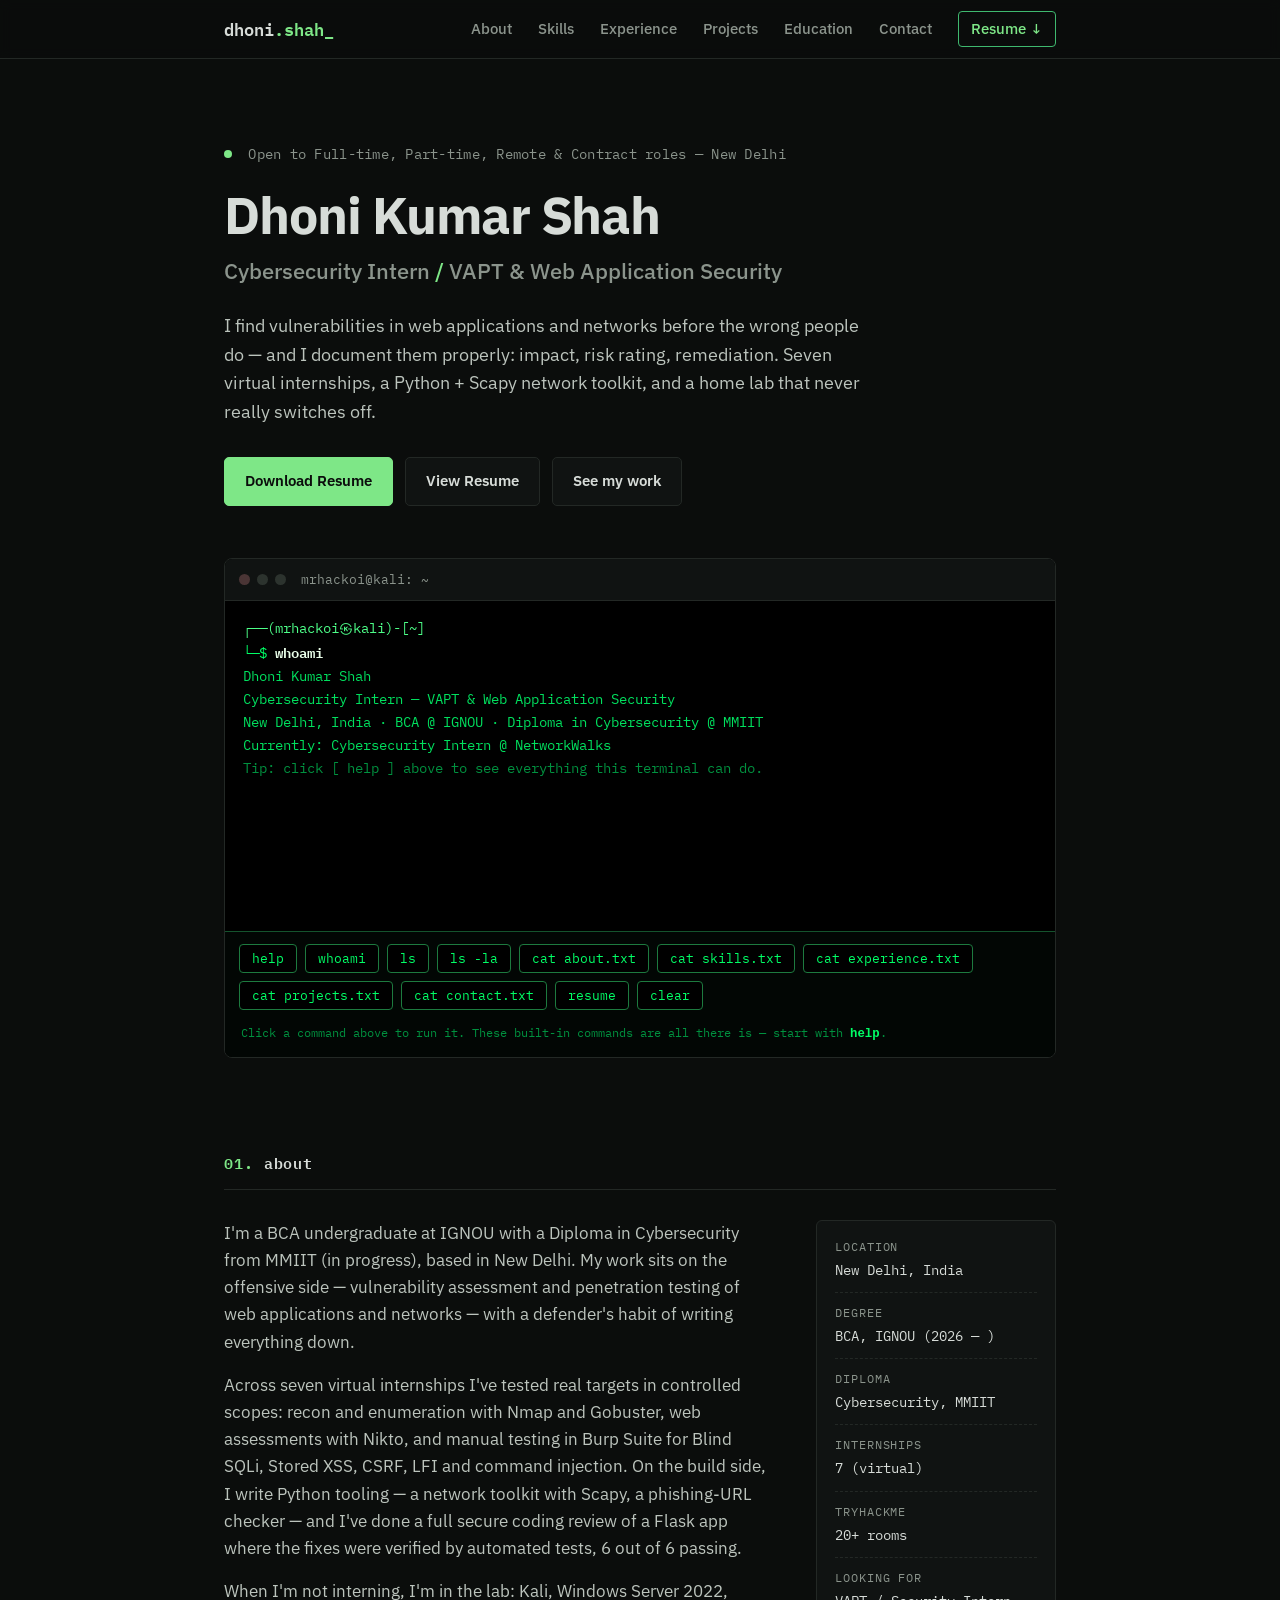
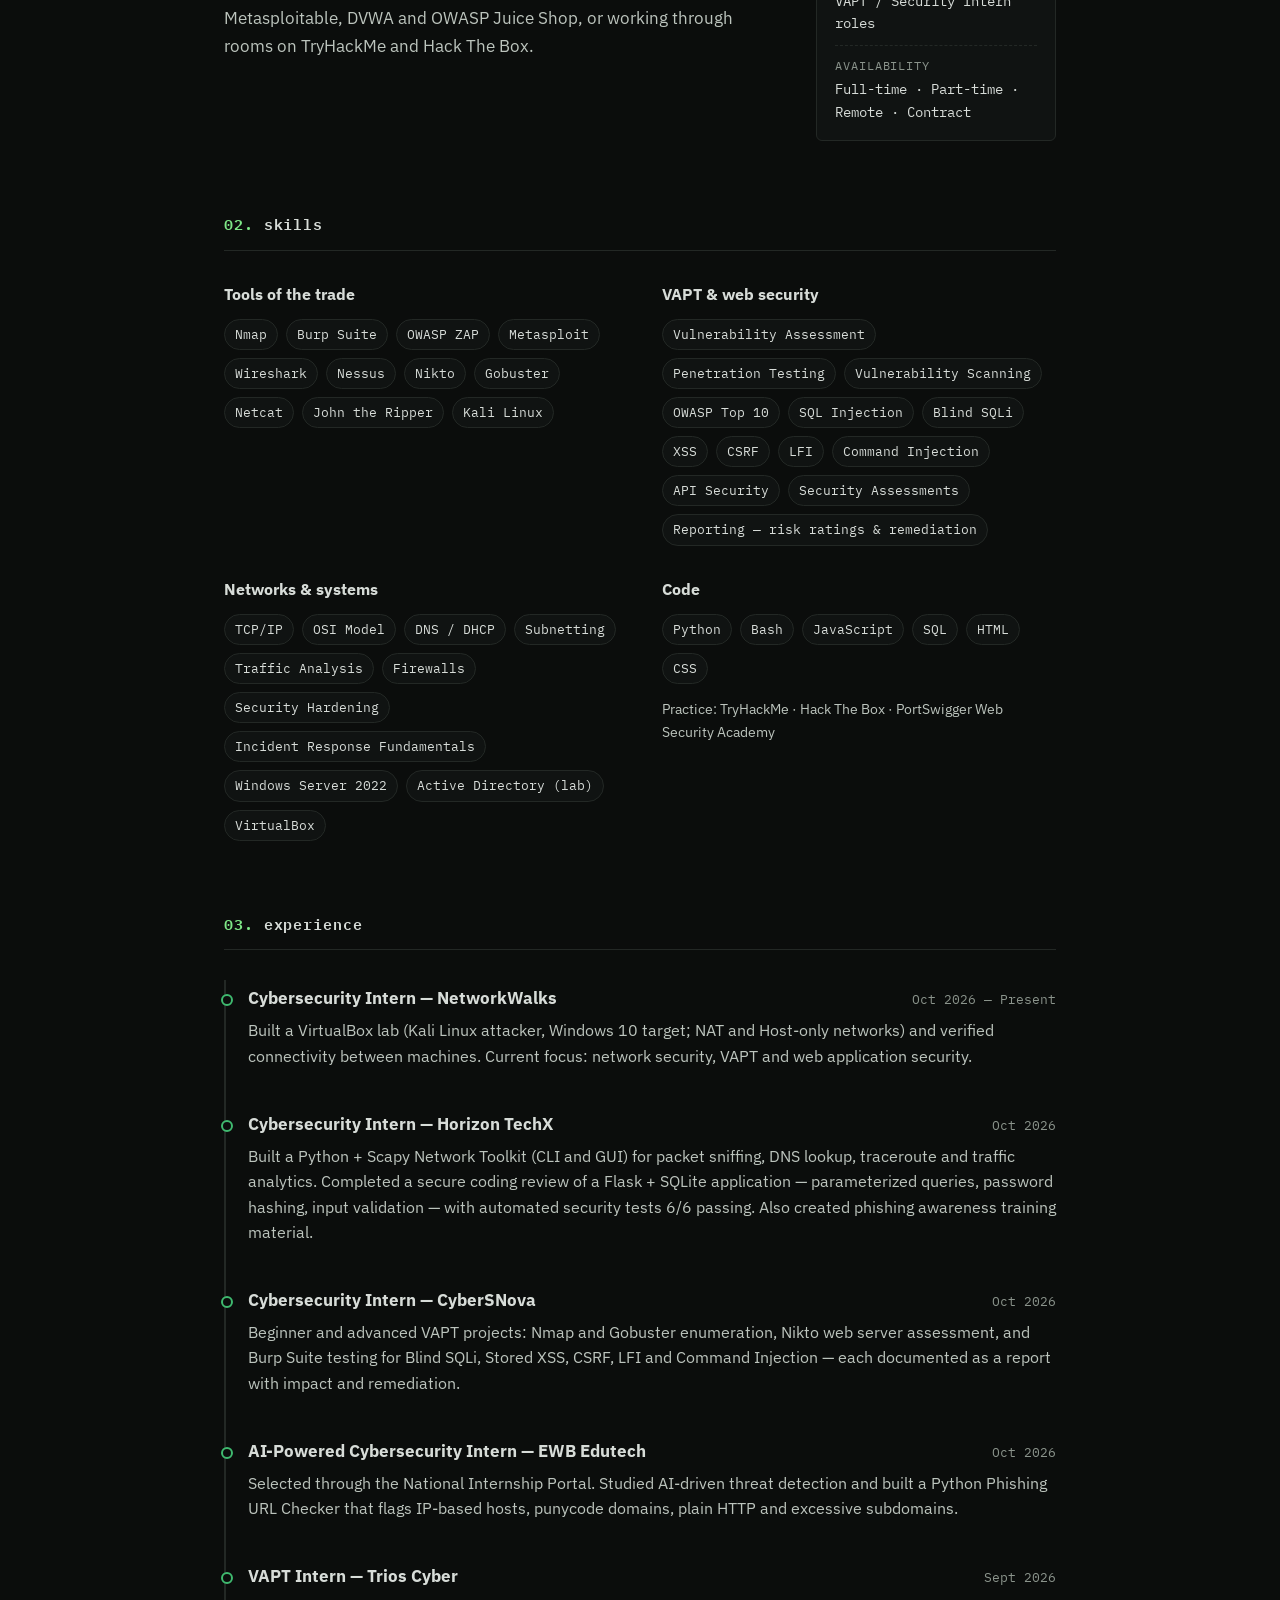
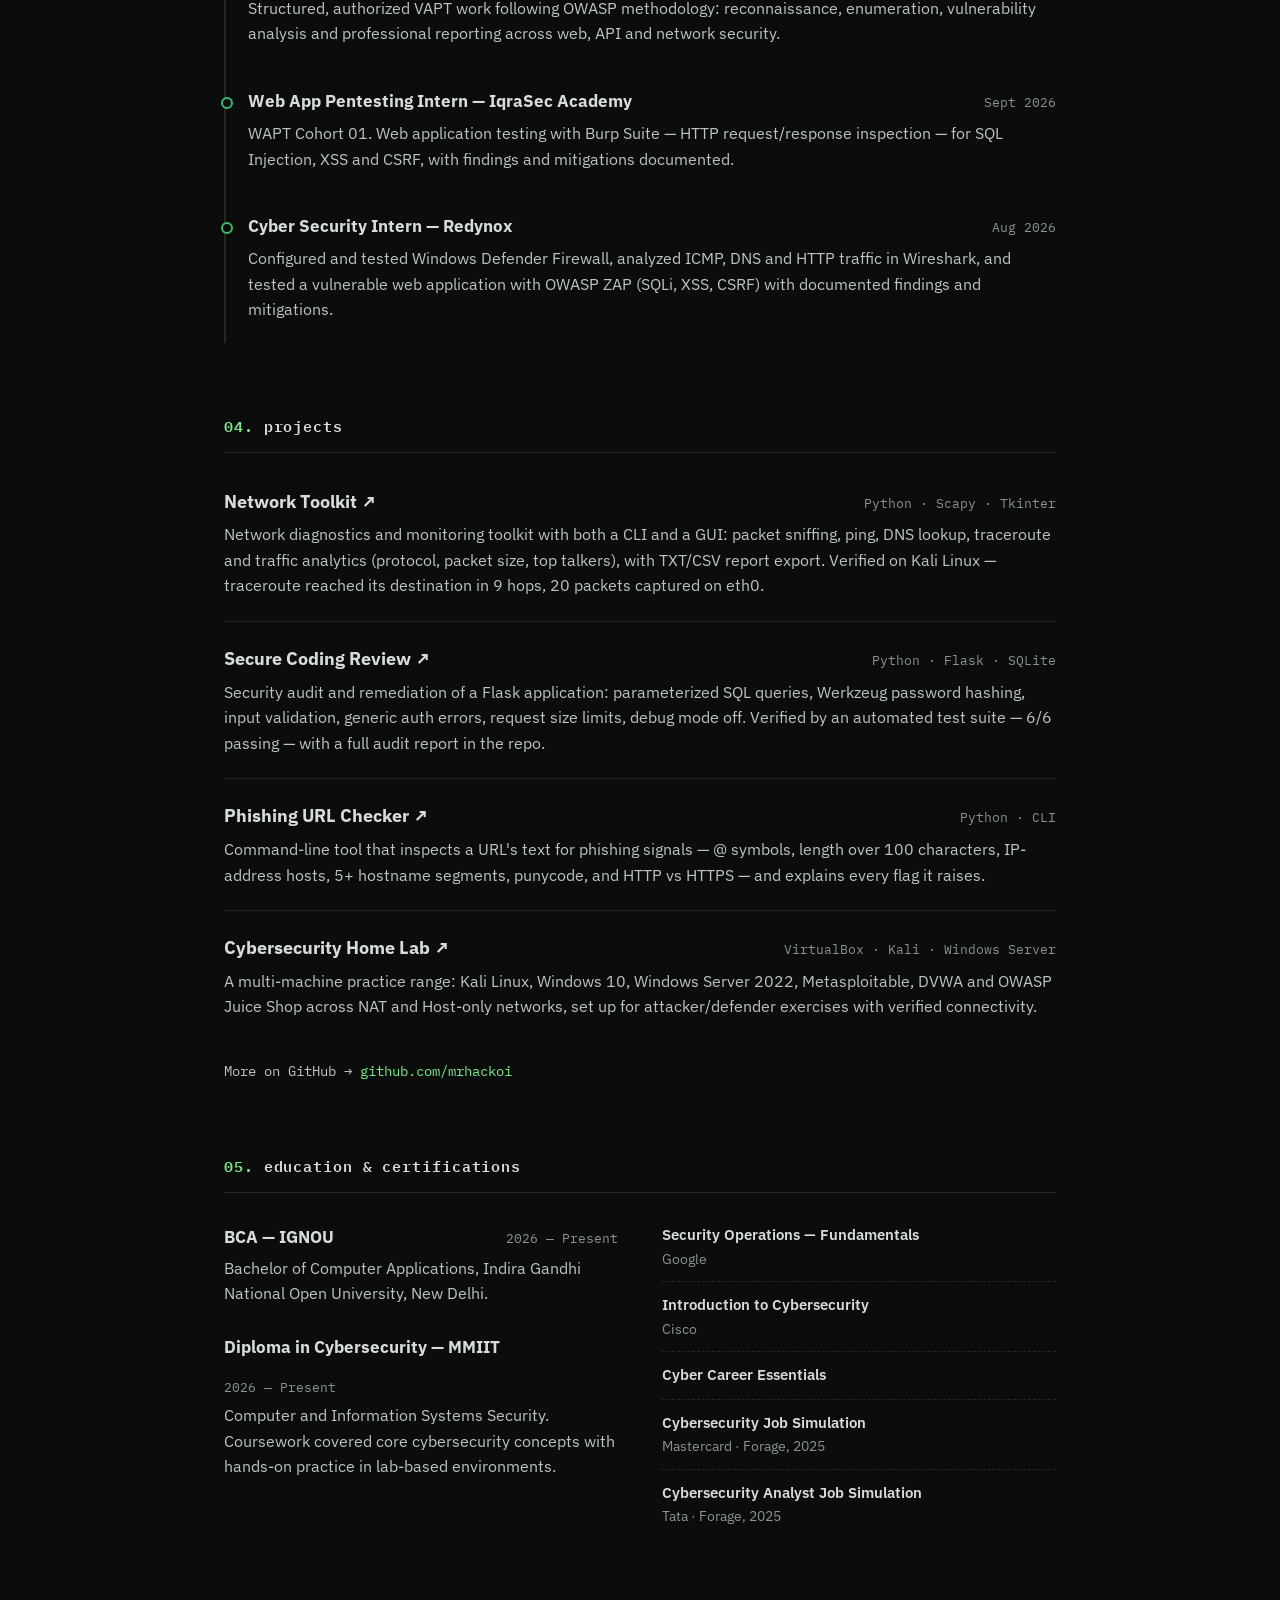
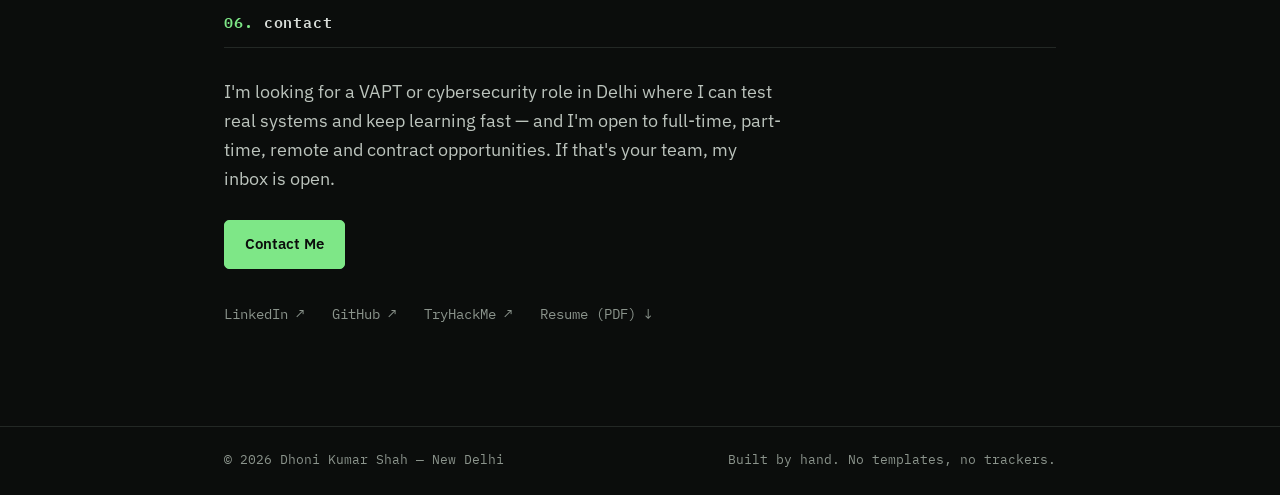
==== commit 02438734: "Interactive Kali-style terminal (green on black): built-in commands only — help, whoami, ls, ls -la," ====
--- a/index.html
+++ b/index.html
@@ -48,21 +48,25 @@
       <a class="btn btn-ghost" href="#projects">See my work</a>
     </div>
 
-    <div class="terminal" aria-hidden="true">
-      <div class="terminal-bar"><span></span><span></span><span></span><em>mrhackoi@kali: ~/whoami</em></div>
-      <pre class="terminal-body"><code>$ whoami
-dhoni_kumar_shah — cybersecurity intern, new delhi
-
-$ cat focus.txt
-vapt · web application security · network security
-
-$ ls tools/
-nmap  burp-suite  owasp-zap  wireshark  nessus  metasploit
-
-$ status
-currently: cybersecurity intern @ networkwalks
-learning : every single day<span class="cursor">_</span></code></pre>
-    </div>
+    <div class="terminal" id="terminal">
+      <div class="terminal-bar"><span></span><span></span><span></span><em>mrhackoi@kali: ~</em></div>
+      <div class="terminal-screen" id="termScreen" aria-live="polite"></div>
+      <div class="terminal-chips" id="termChips">
+        <button data-cmd="help">help</button>
+        <button data-cmd="whoami">whoami</button>
+        <button data-cmd="ls">ls</button>
+        <button data-cmd="ls -la">ls -la</button>
+        <button data-cmd="cat about.txt">cat about.txt</button>
+        <button data-cmd="cat skills.txt">cat skills.txt</button>
+        <button data-cmd="cat experience.txt">cat experience.txt</button>
+        <button data-cmd="cat projects.txt">cat projects.txt</button>
+        <button data-cmd="cat contact.txt">cat contact.txt</button>
+        <button data-cmd="resume">resume</button>
+        <button data-cmd="clear">clear</button>
+      </div>
+      <p class="terminal-hint mono">Click a command above to run it. These built-in commands are all there is — start with <b>help</b>.</p>
+    </div>
+
   </section>
 
   <!-- ============ ABOUT ============ -->
--- a/styles.css
+++ b/styles.css
@@ -229,3 +229,35 @@
   .resume-page .sheet { padding: 30px 22px; }
   .terminal-body { font-size: 12.3px; }
 }
+
+/* ---------- interactive terminal (green on black, Kali style) ---------- */
+.terminal { background: #000; }
+.terminal-screen {
+  height: 330px; overflow-y: auto; padding: 16px 18px;
+  font-family: var(--mono); font-size: 13.6px; line-height: 1.7;
+  color: #00ff66; background: #000;
+  scrollbar-width: thin; scrollbar-color: #14532d #000;
+}
+.terminal-screen::-webkit-scrollbar { width: 8px; }
+.terminal-screen::-webkit-scrollbar-thumb { background: #14532d; }
+.terminal-screen .t-prompt { color: #4dff88; }
+.terminal-screen .t-cmd { color: #eaffea; font-weight: 600; }
+.terminal-screen .t-out { color: #00e05e; white-space: pre-wrap; word-break: break-word; }
+.terminal-screen .t-dim { color: #00913f; }
+.terminal-screen .t-line { white-space: pre-wrap; word-break: break-word; }
+.terminal-chips {
+  display: flex; flex-wrap: wrap; gap: 8px;
+  padding: 12px 14px; border-top: 1px solid #14532d; background: #020604;
+}
+.terminal-chips button {
+  font-family: var(--mono); font-size: 12.8px; cursor: pointer;
+  color: #00ff66; background: #000; border: 1px solid #1d7a3f;
+  padding: 5px 12px; border-radius: 4px;
+}
+.terminal-chips button:hover:not(:disabled) { background: #00ff66; color: #000; }
+.terminal-chips button:disabled { opacity: 0.45; cursor: wait; }
+.terminal-hint {
+  padding: 0 16px 13px; font-size: 12.3px; color: #00913f; background: #020604;
+  border-top: 0; margin: 0;
+}
+.terminal-hint b { color: #00ff66; }
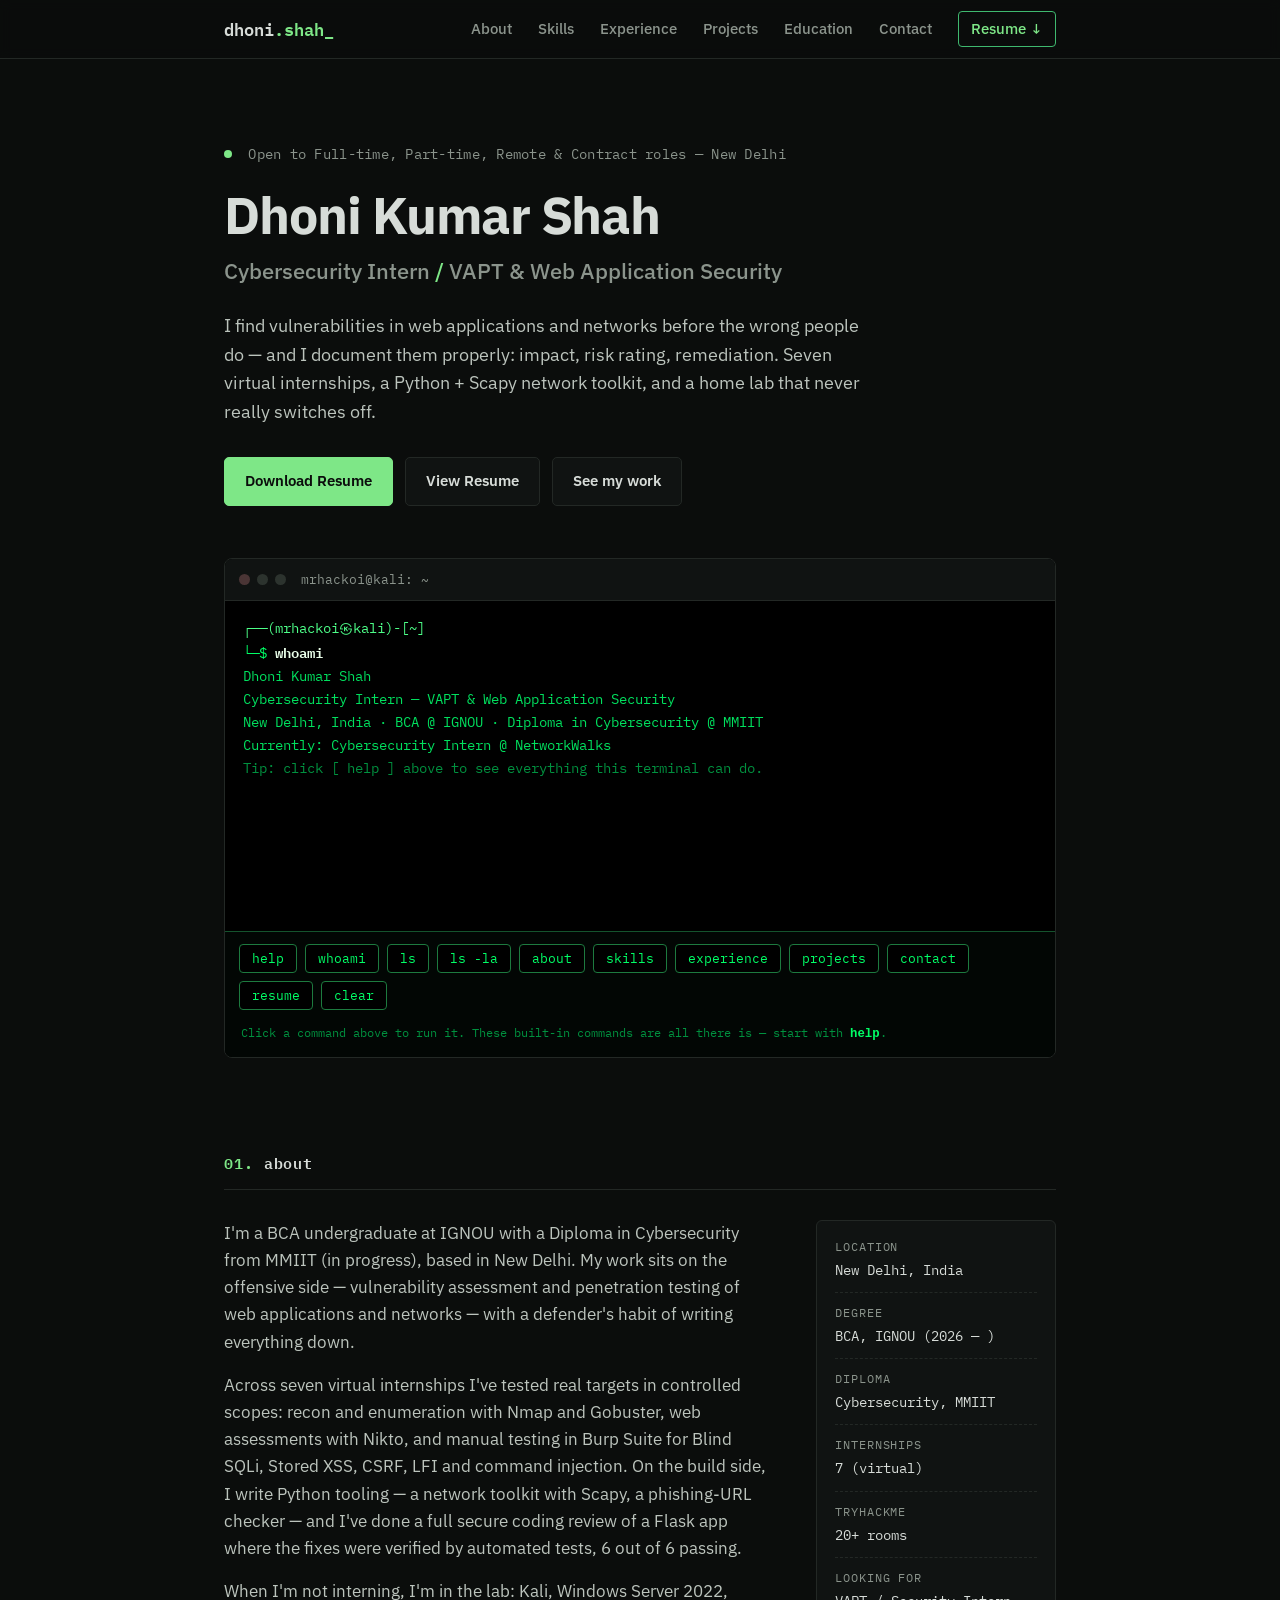
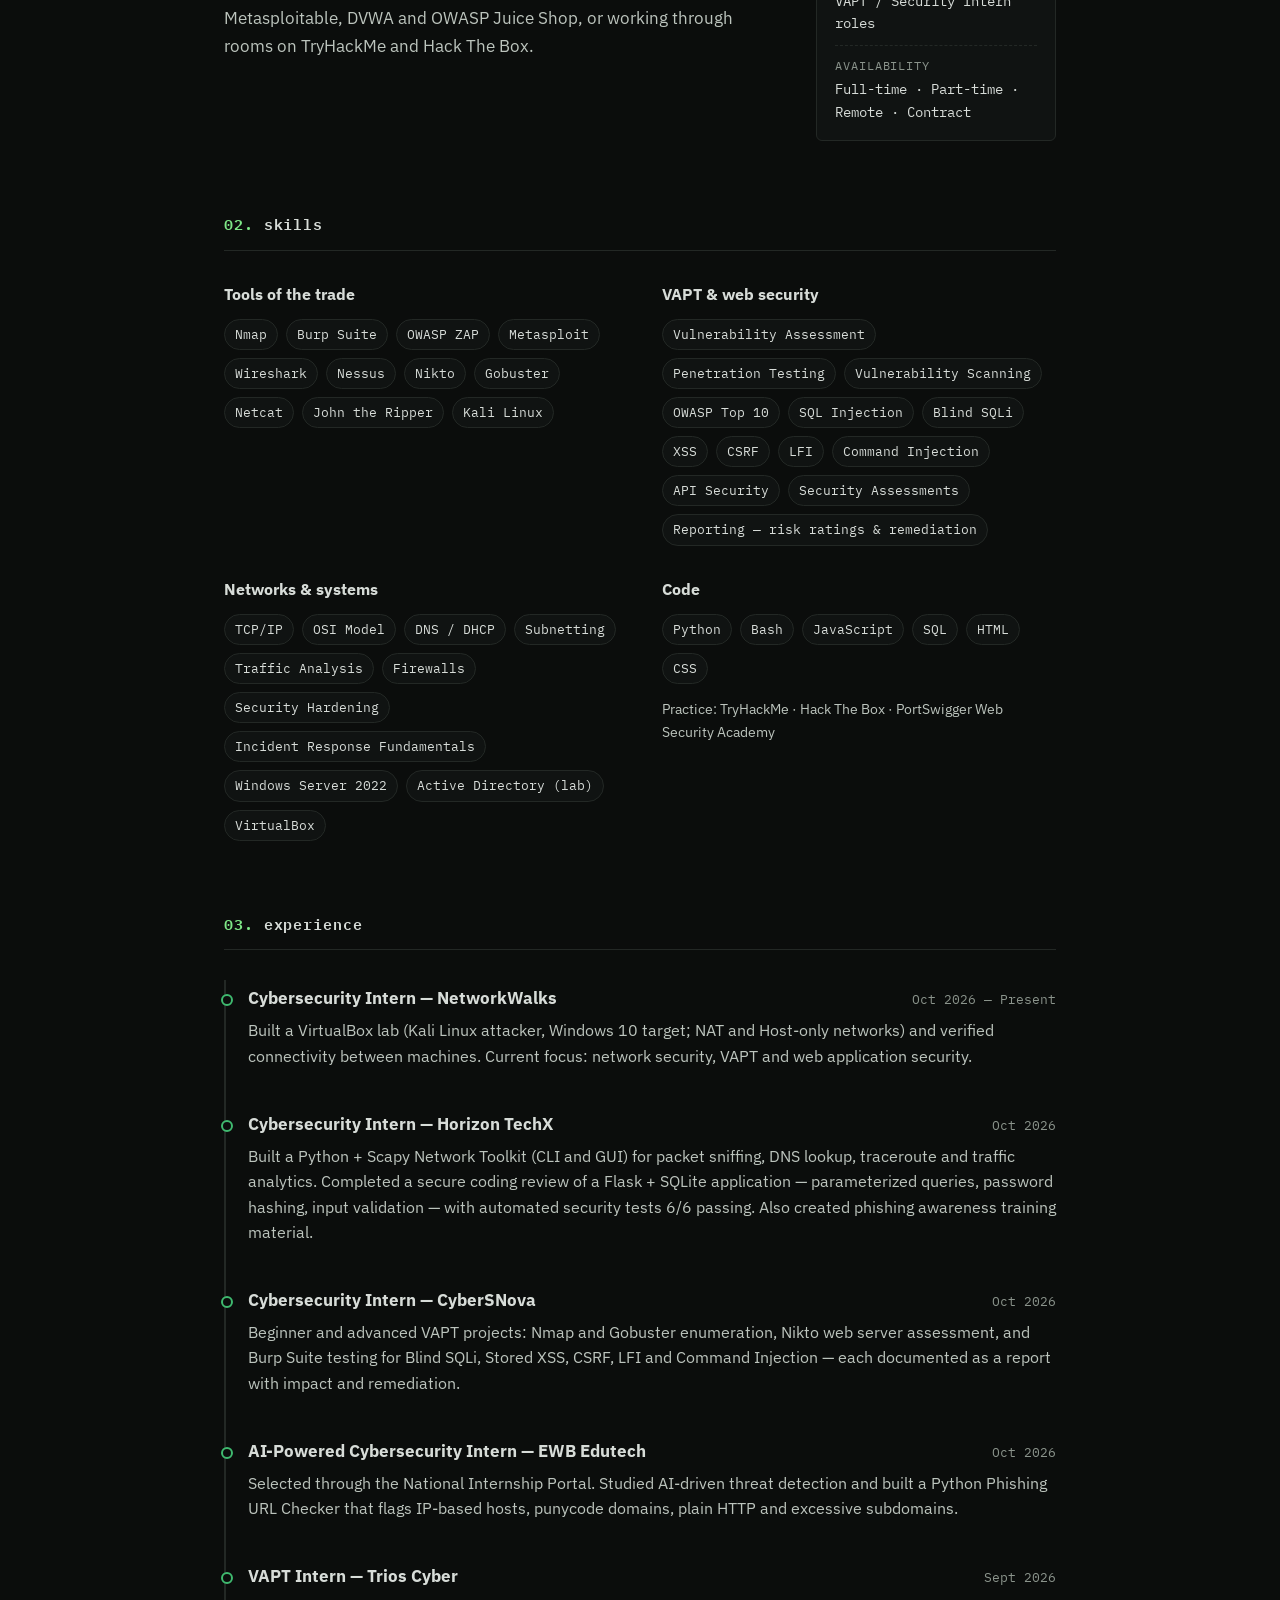
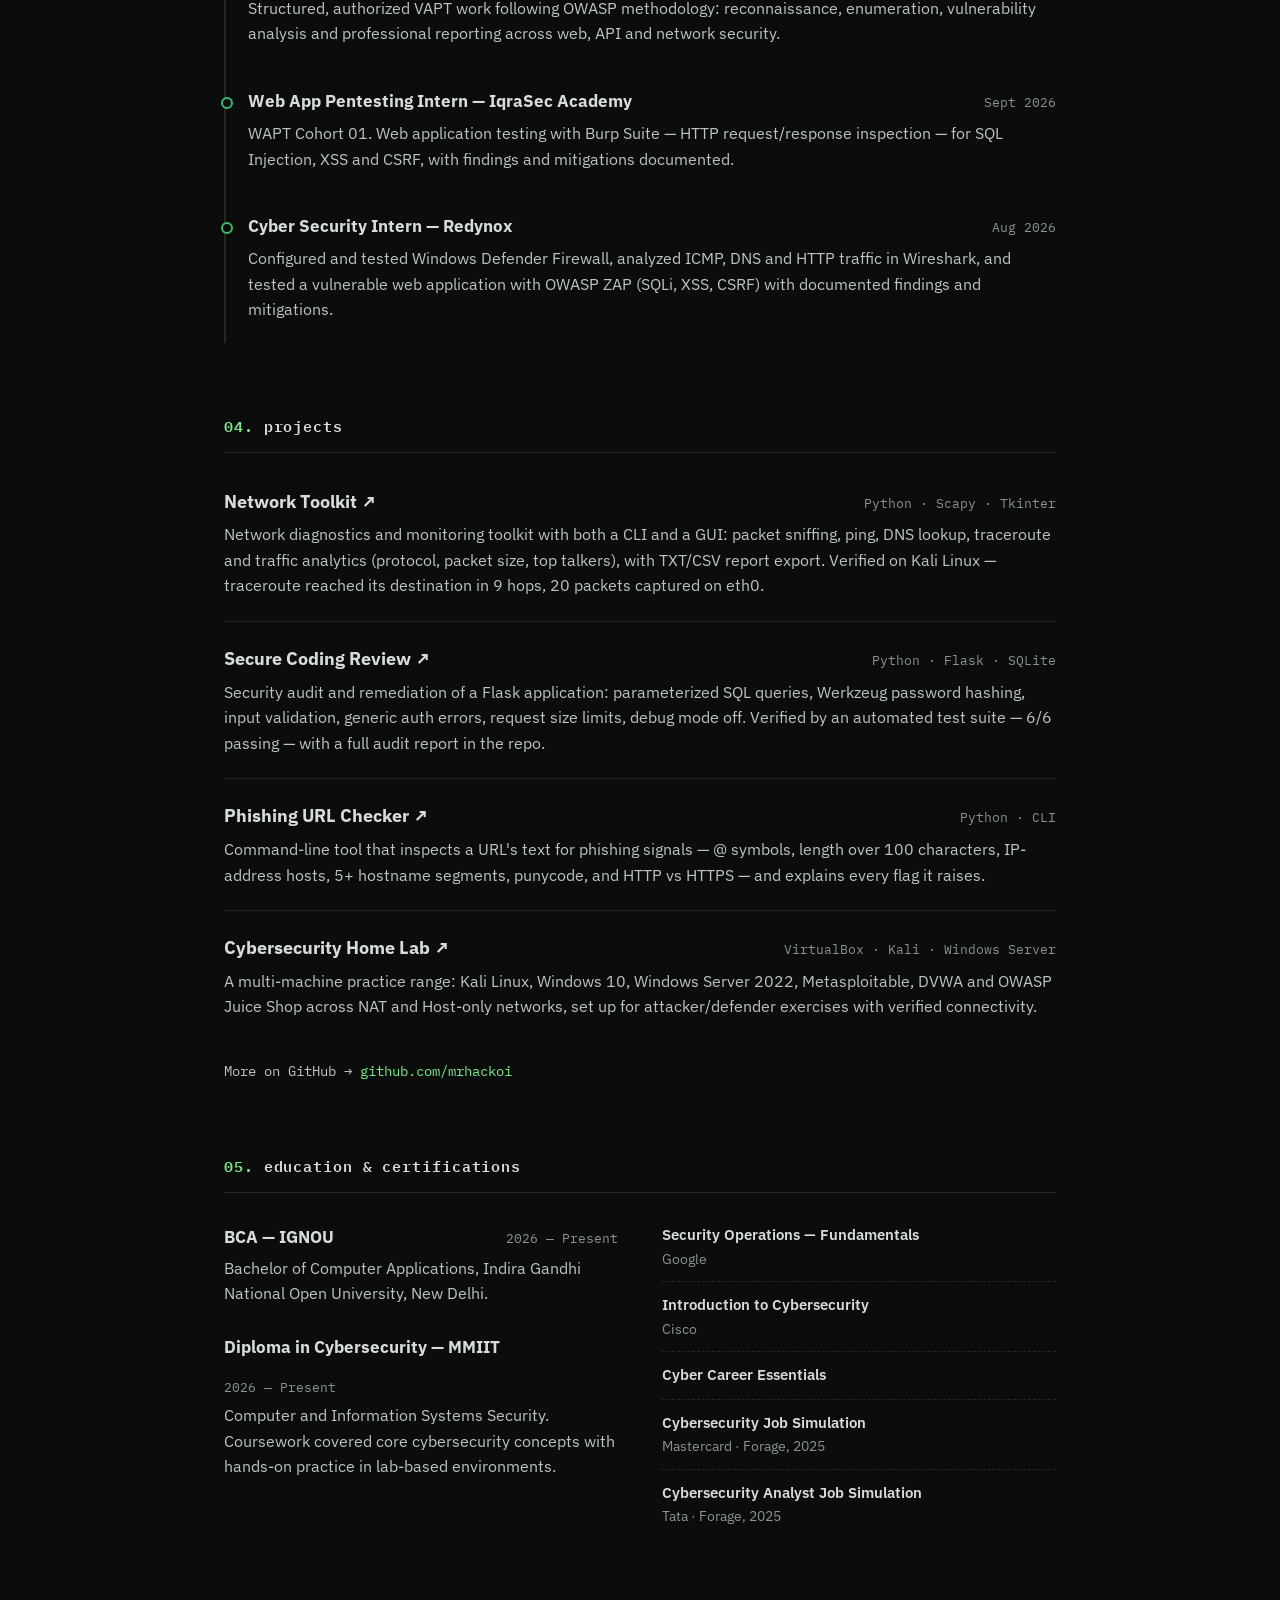
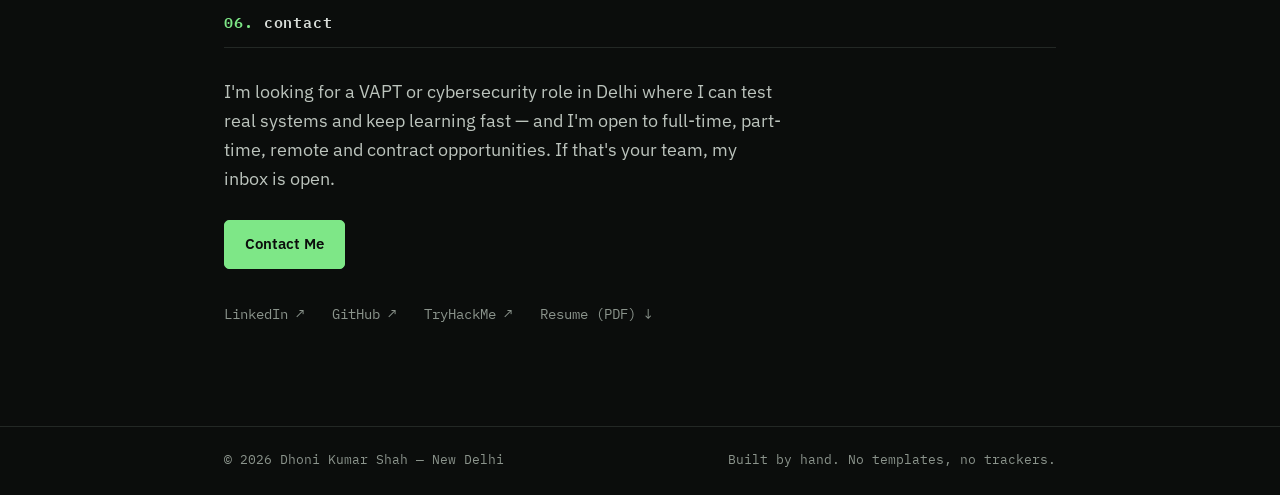
==== commit 3c35a270: "Terminal: simple commands (about, skills, experience, projects, contact) — no .txt files, shorter ou" ====
--- a/index.html
+++ b/index.html
@@ -56,11 +56,11 @@
         <button data-cmd="whoami">whoami</button>
         <button data-cmd="ls">ls</button>
         <button data-cmd="ls -la">ls -la</button>
-        <button data-cmd="cat about.txt">cat about.txt</button>
-        <button data-cmd="cat skills.txt">cat skills.txt</button>
-        <button data-cmd="cat experience.txt">cat experience.txt</button>
-        <button data-cmd="cat projects.txt">cat projects.txt</button>
-        <button data-cmd="cat contact.txt">cat contact.txt</button>
+        <button data-cmd="about">about</button>
+        <button data-cmd="skills">skills</button>
+        <button data-cmd="experience">experience</button>
+        <button data-cmd="projects">projects</button>
+        <button data-cmd="contact">contact</button>
         <button data-cmd="resume">resume</button>
         <button data-cmd="clear">clear</button>
       </div>
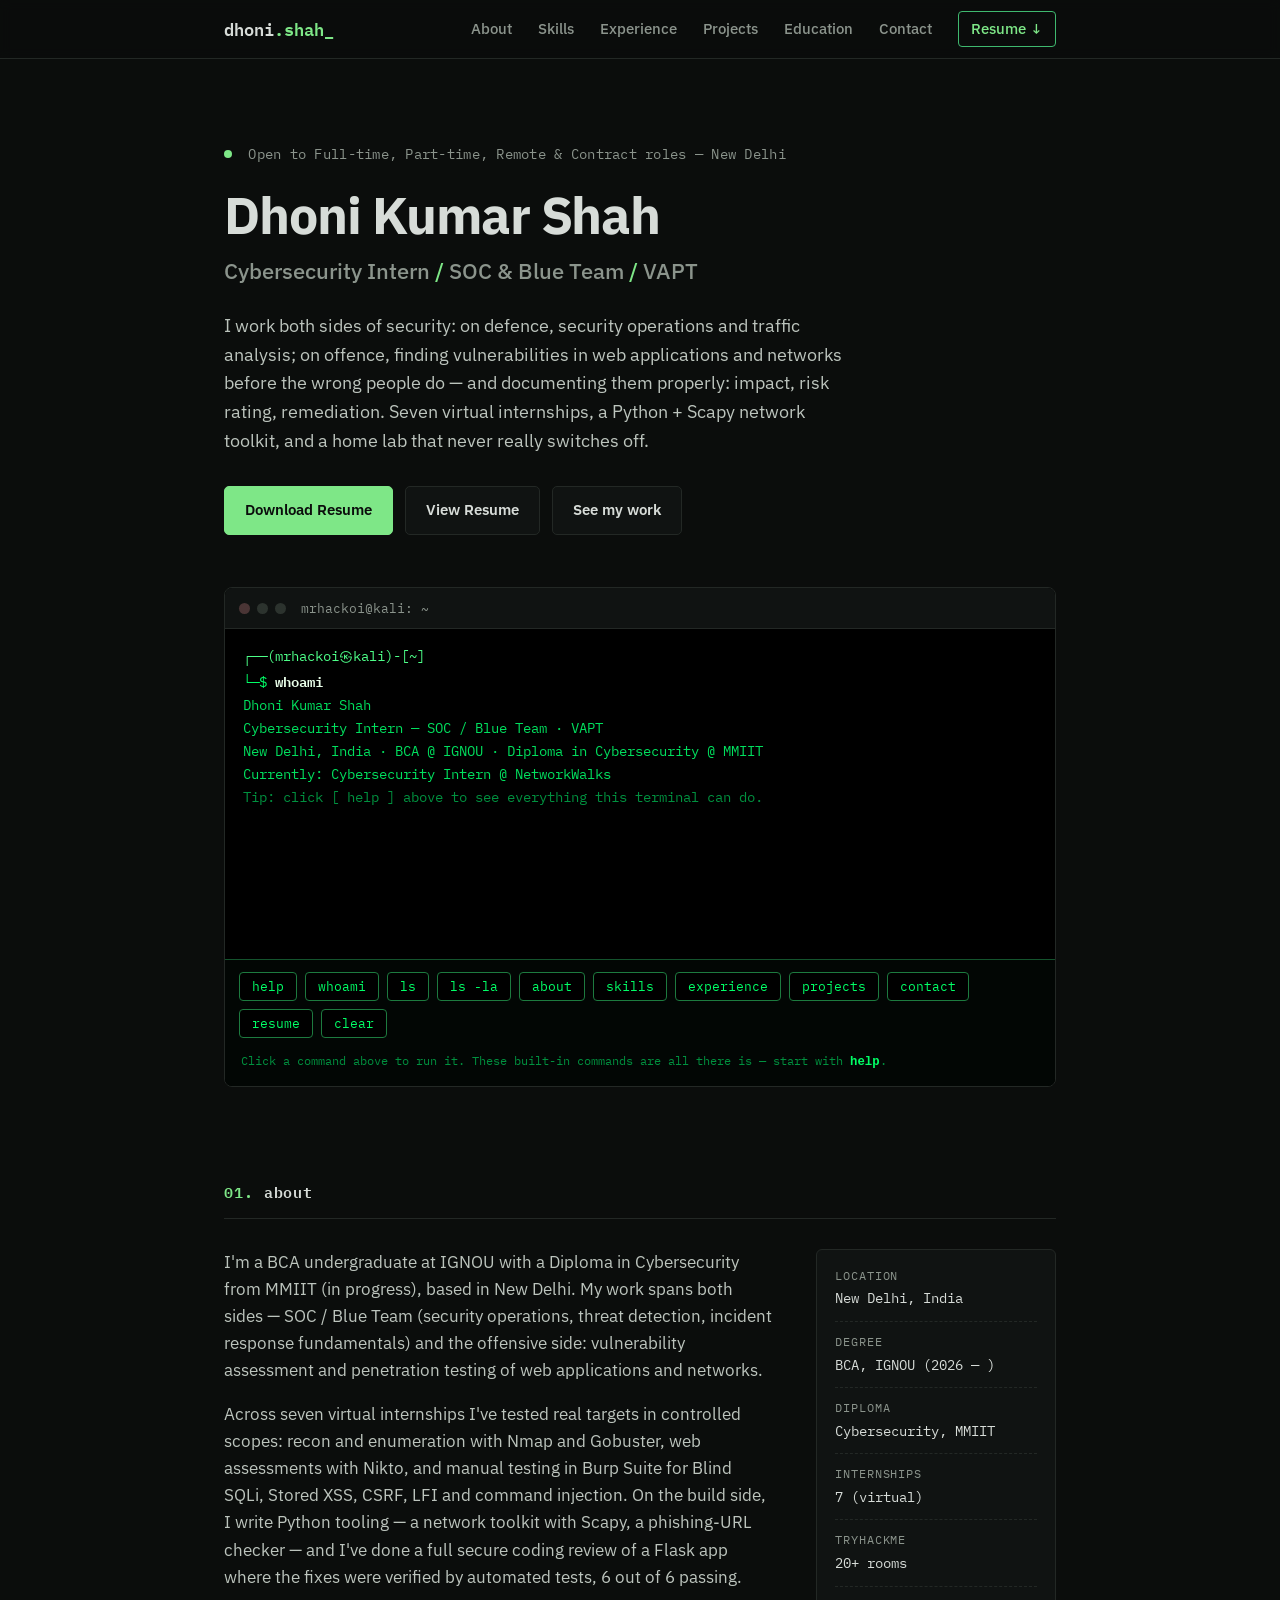
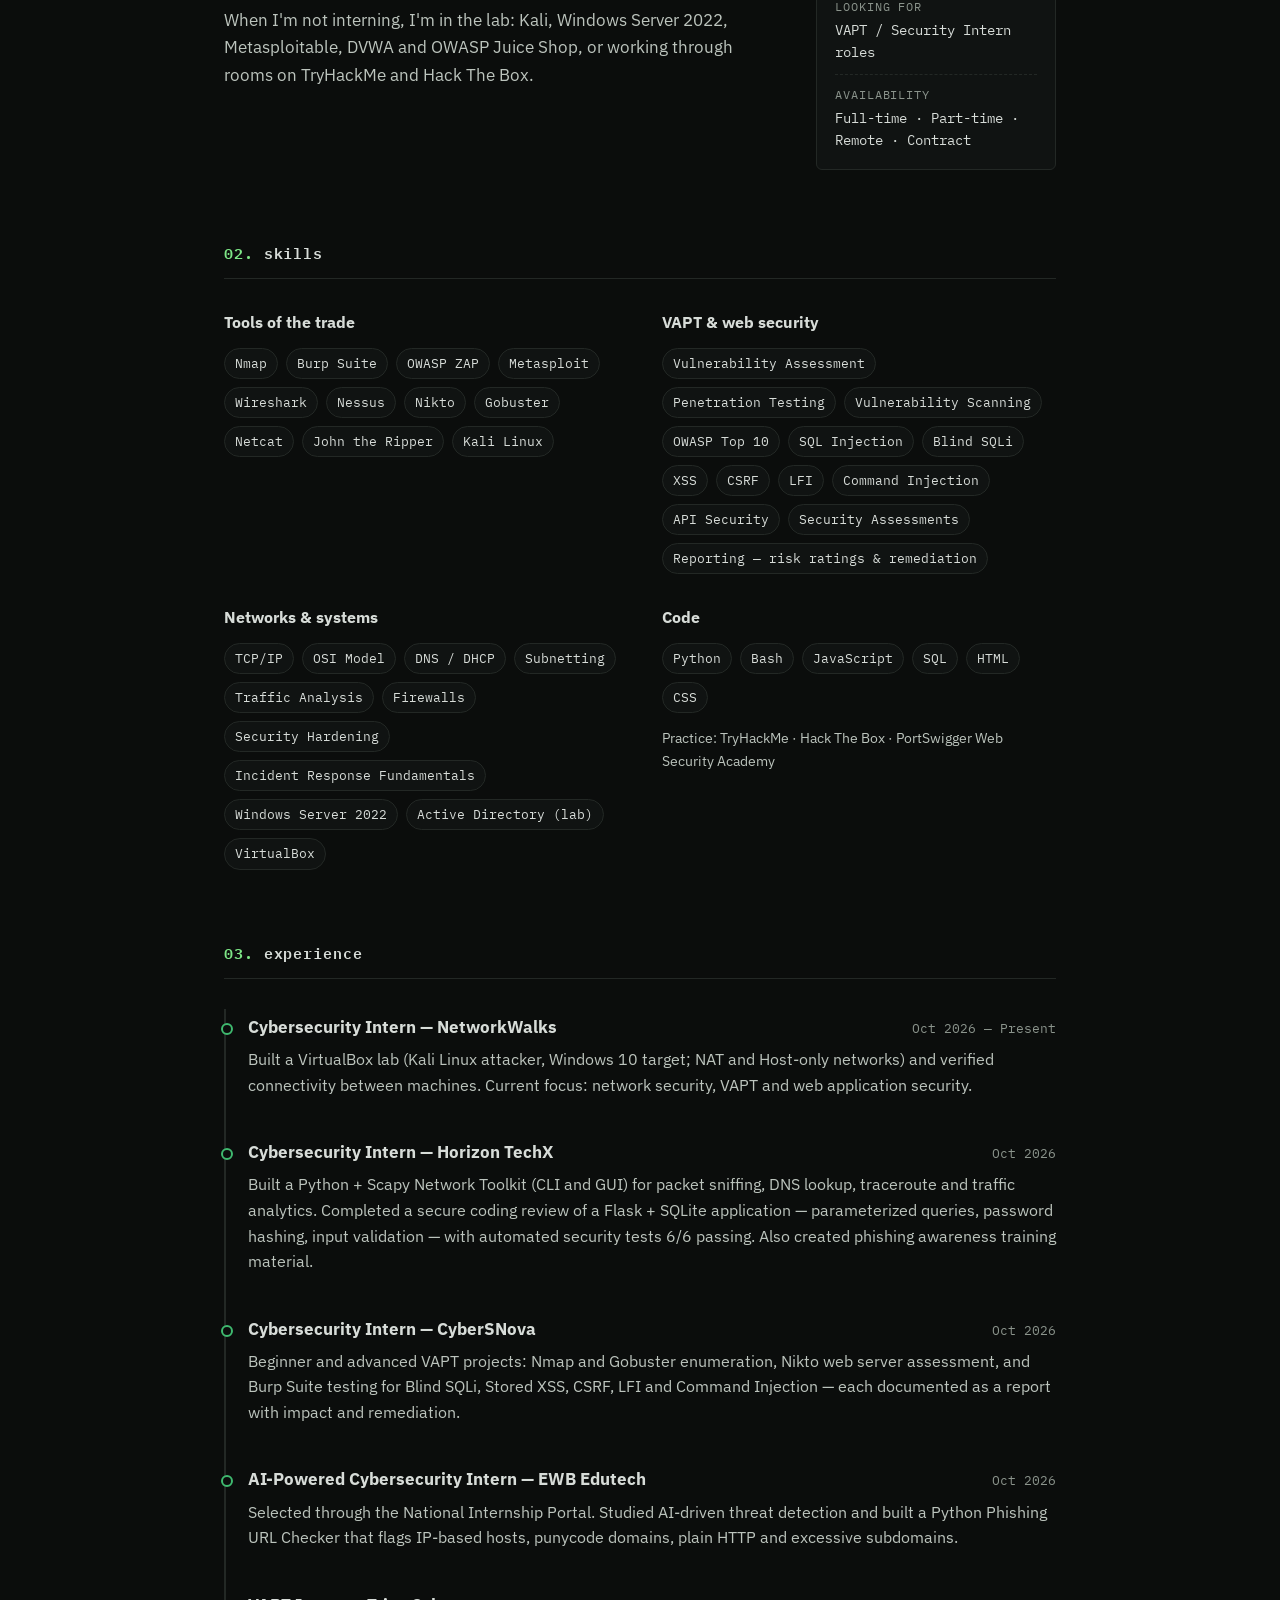
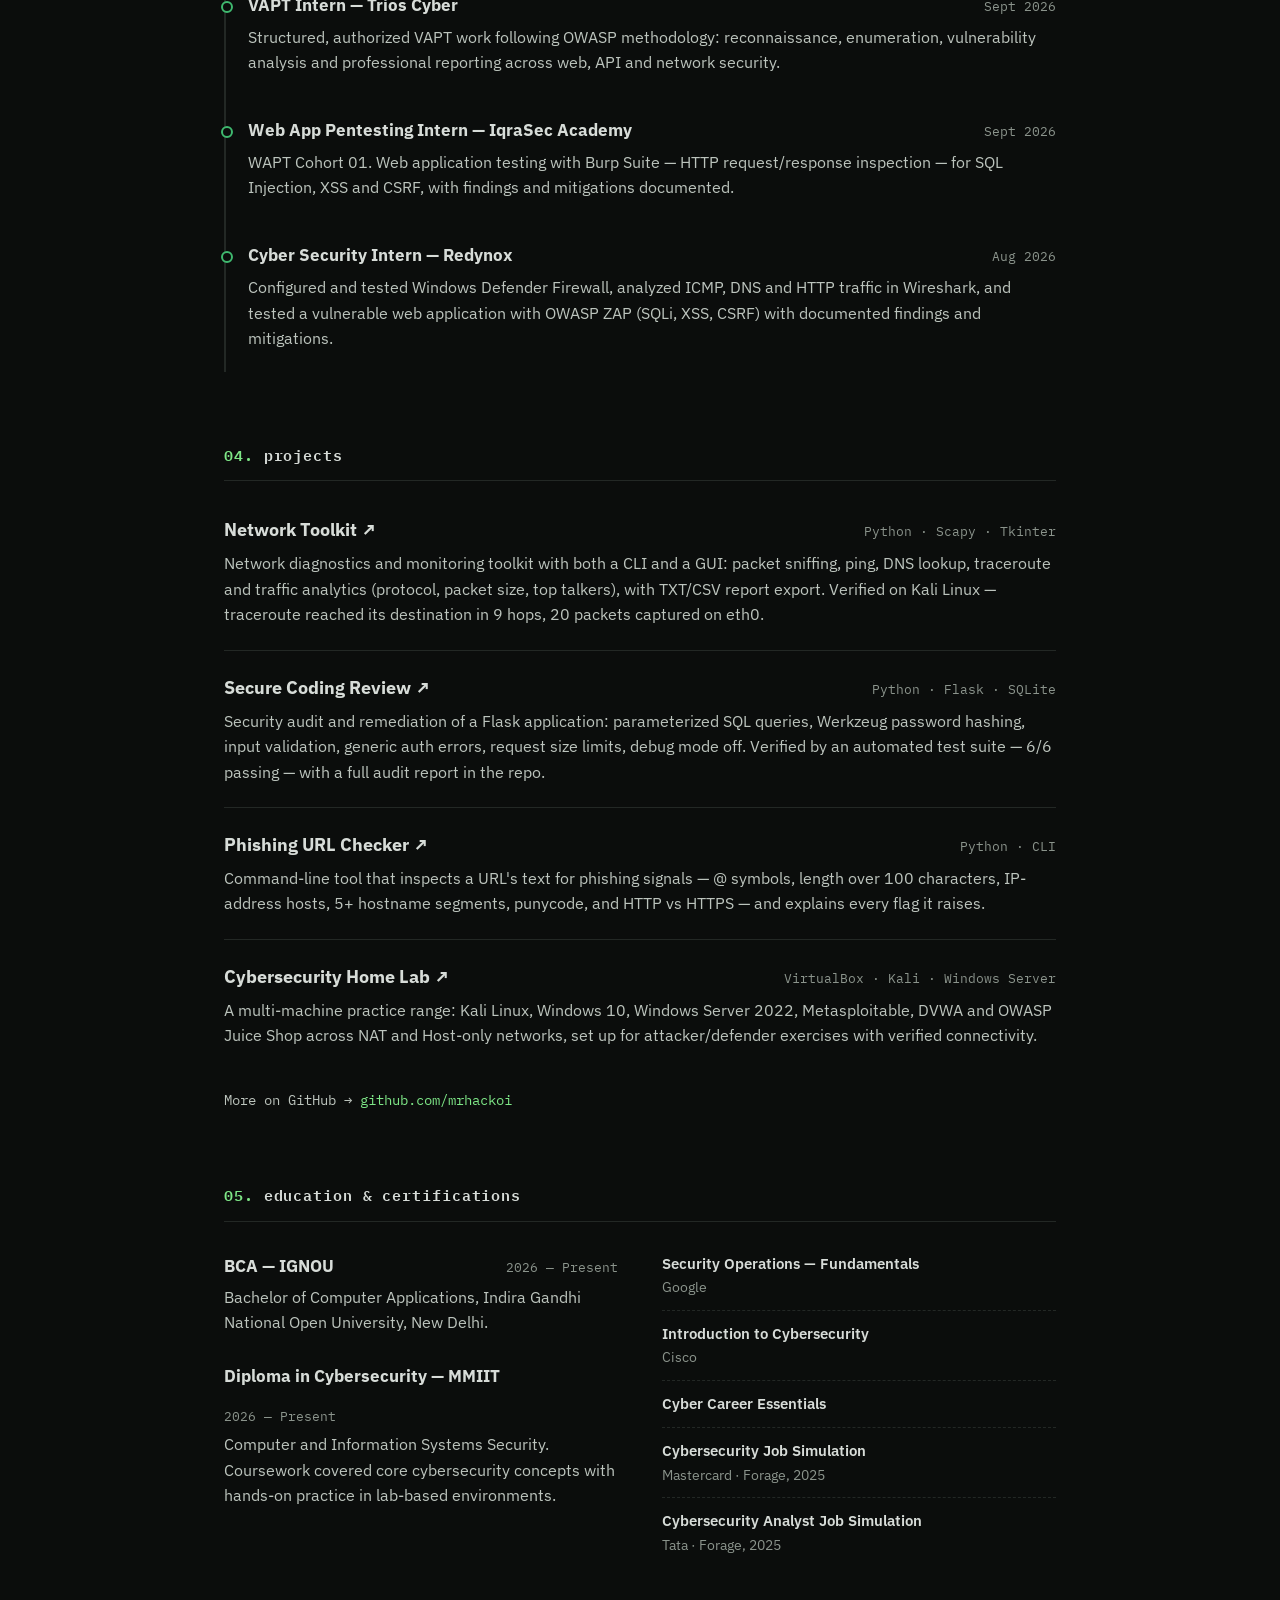
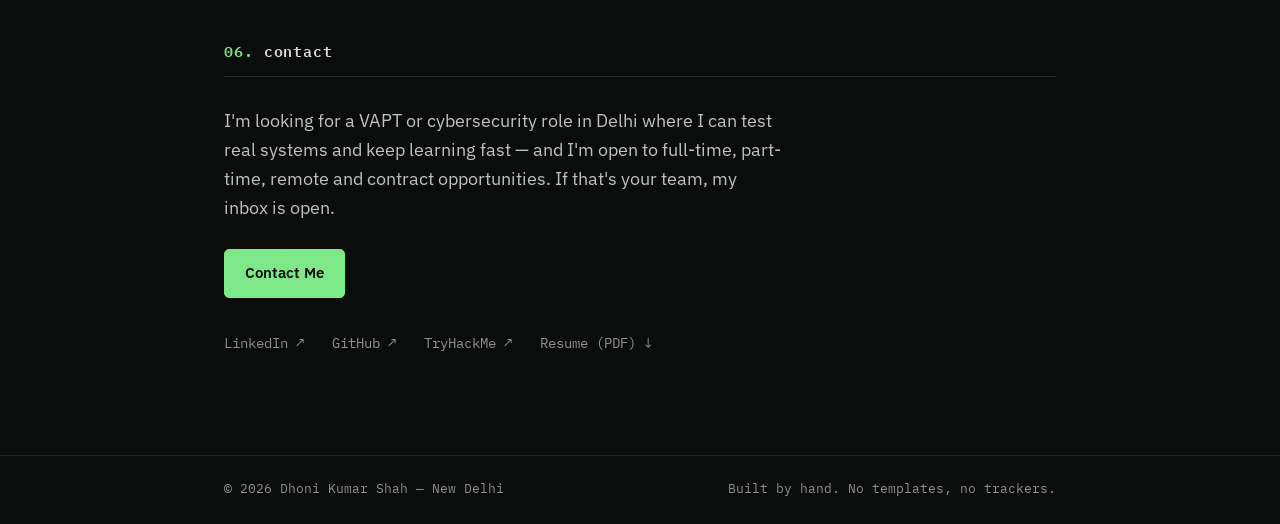
==== commit 438355cd: "Align site to SOC + VAPT positioning (hero, about, web resume, terminal)" ====
--- a/index.html
+++ b/index.html
@@ -3,7 +3,7 @@
 <head>
 <meta charset="UTF-8" />
 <meta name="viewport" content="width=device-width, initial-scale=1.0" />
-<title>Dhoni Kumar Shah — Cybersecurity Intern | VAPT & Web Application Security</title>
+<title>Dhoni Kumar Shah — Cybersecurity Intern | SOC & Blue Team | VAPT</title>
 <meta name="description" content="Dhoni Kumar Shah is a cybersecurity intern based in New Delhi, focused on VAPT and web application security. Burp Suite, Nmap, Wireshark. BCA @ IGNOU." />
 <meta name="author" content="Dhoni Kumar Shah" />
 <link rel="icon" href="data:image/svg+xml,<svg xmlns='http://www.w3.org/2000/svg' viewBox='0 0 100 100'><rect width='100' height='100' fill='%230b0d0c'/><text x='50' y='68' font-size='58' text-anchor='middle' fill='%237ee787' font-family='monospace' font-weight='bold'>D</text></svg>" />
@@ -36,11 +36,12 @@
   <section class="hero wrap">
     <p class="hero-kicker mono"><span class="dot"></span> Open to Full-time, Part-time, Remote &amp; Contract roles — New Delhi</p>
     <h1>Dhoni Kumar Shah</h1>
-    <p class="hero-role">Cybersecurity Intern <span class="accent">/</span> VAPT &amp; Web Application Security</p>
+    <p class="hero-role">Cybersecurity Intern <span class="accent">/</span> SOC &amp; Blue Team <span class="accent">/</span> VAPT</p>
     <p class="hero-text">
-      I find vulnerabilities in web applications and networks before the wrong people do —
-      and I document them properly: impact, risk rating, remediation. Seven virtual internships,
-      a Python + Scapy network toolkit, and a home lab that never really switches off.
+      I work both sides of security: on defence, security operations and traffic analysis; on
+      offence, finding vulnerabilities in web applications and networks before the wrong people
+      do — and documenting them properly: impact, risk rating, remediation. Seven virtual
+      internships, a Python + Scapy network toolkit, and a home lab that never really switches off.
     </p>
     <div class="hero-actions">
       <a class="btn btn-solid" href="Resume%20PDF.pdf" download>Download Resume</a>
@@ -76,9 +77,9 @@
       <div>
         <p>
           I'm a BCA undergraduate at IGNOU with a Diploma in Cybersecurity from MMIIT (in progress),
-          based in New Delhi. My work sits on the offensive side — vulnerability assessment and
-          penetration testing of web applications and networks — with a defender's habit of writing
-          everything down.
+          based in New Delhi. My work spans both sides — SOC / Blue Team (security operations,
+          threat detection, incident response fundamentals) and the offensive side: vulnerability
+          assessment and penetration testing of web applications and networks.
         </p>
         <p>
           Across seven virtual internships I've tested real targets in controlled scopes: recon and
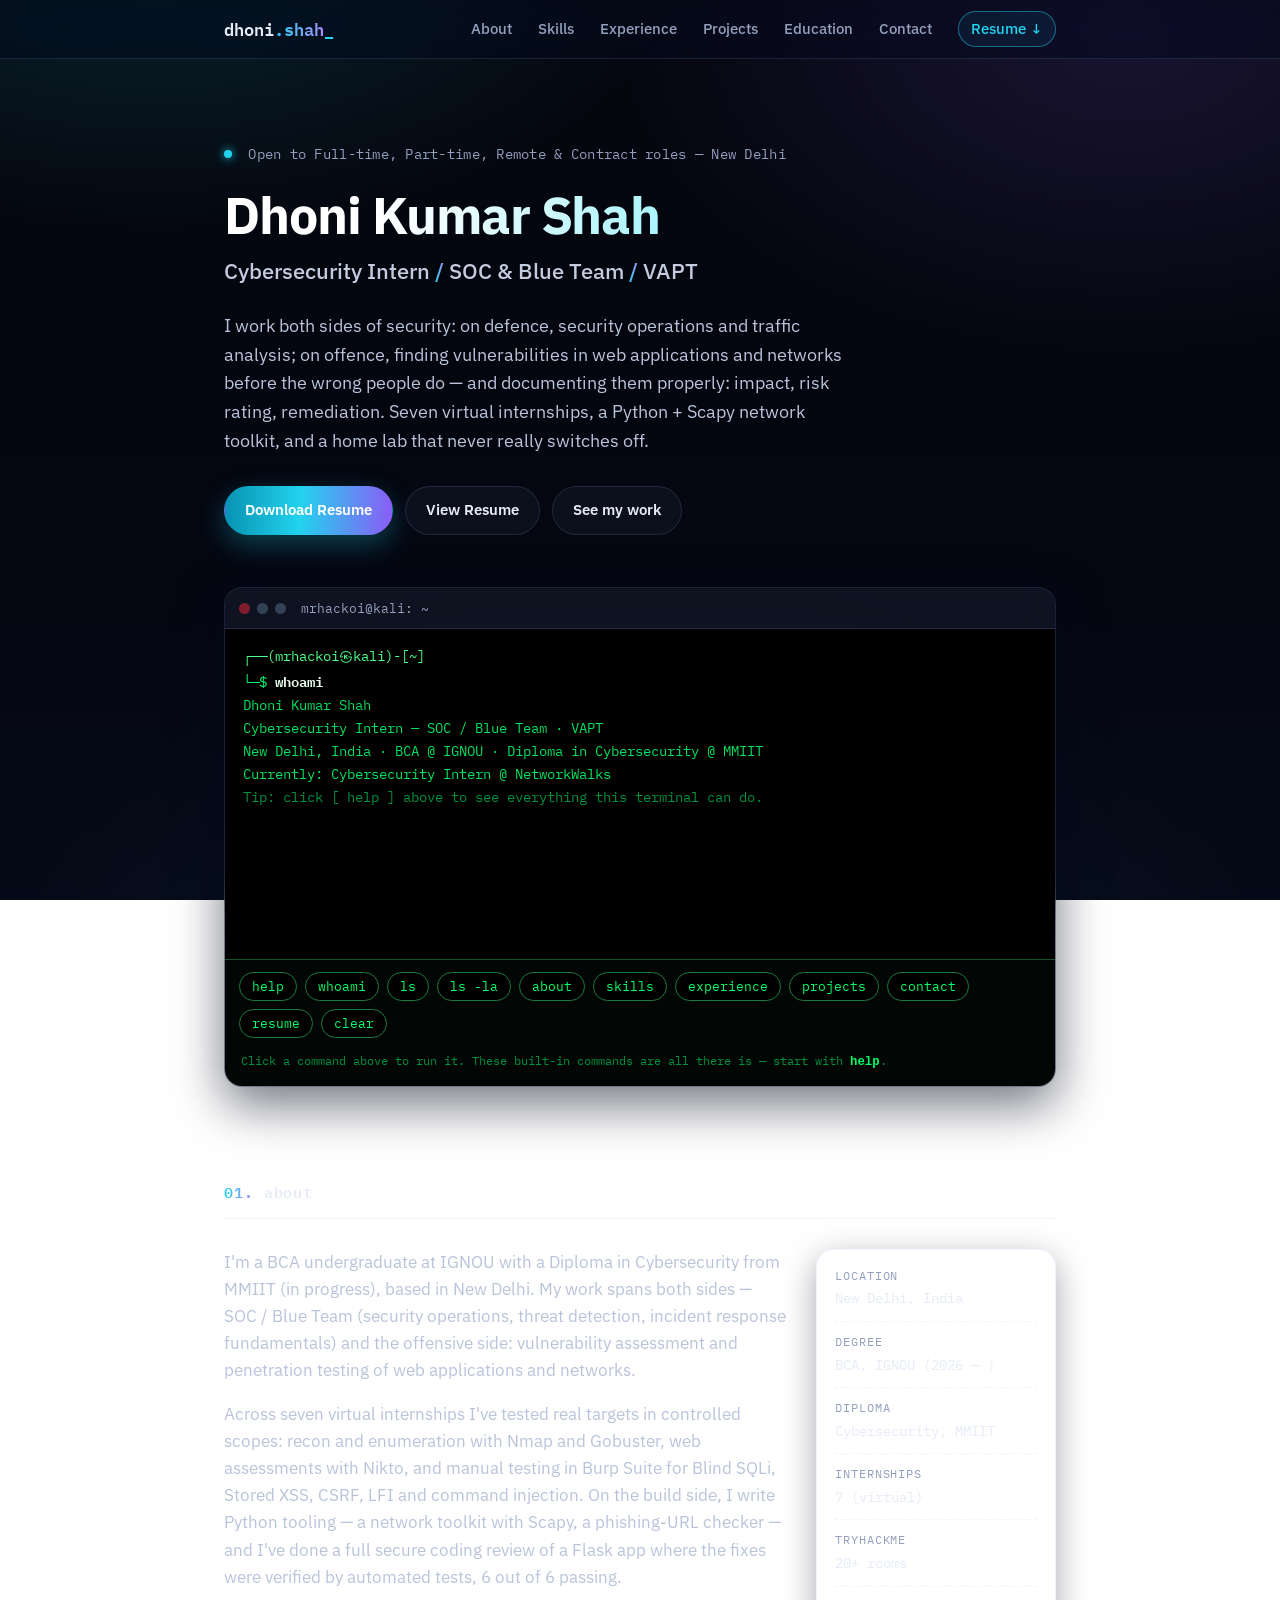
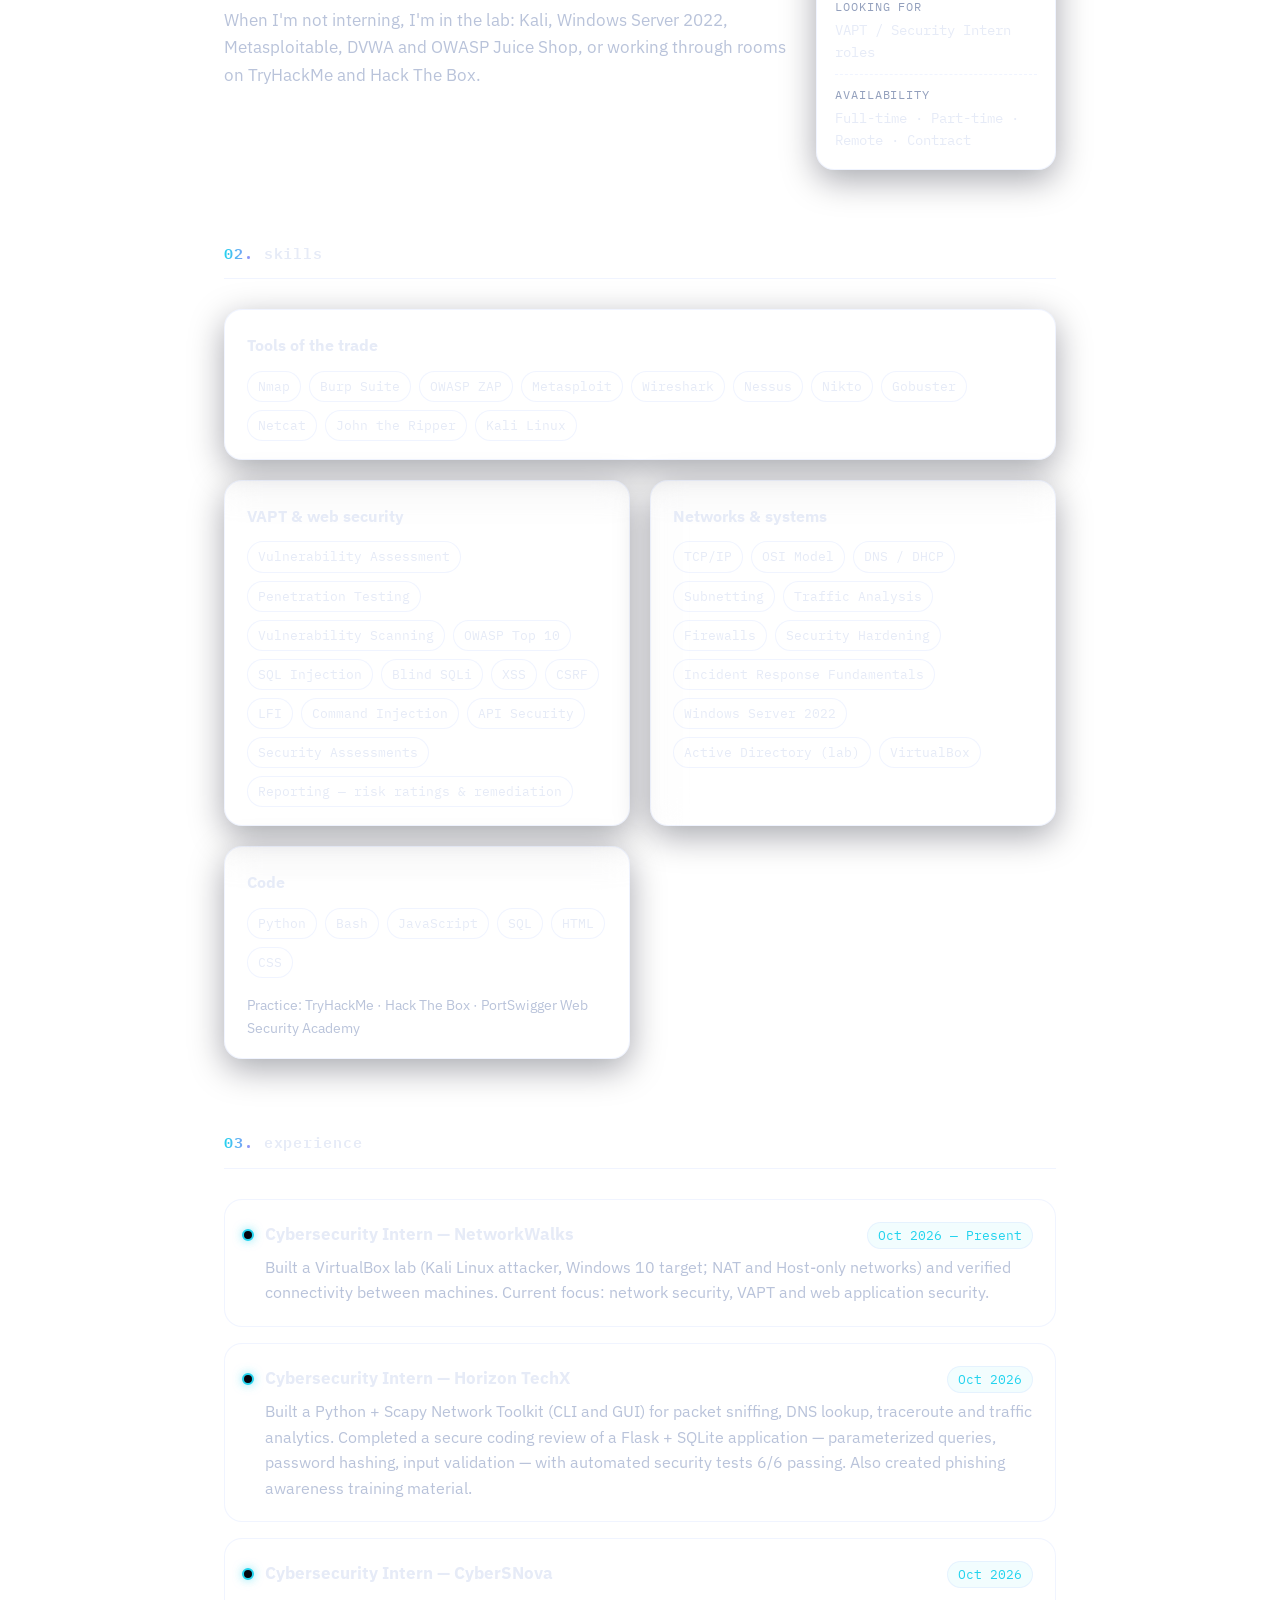
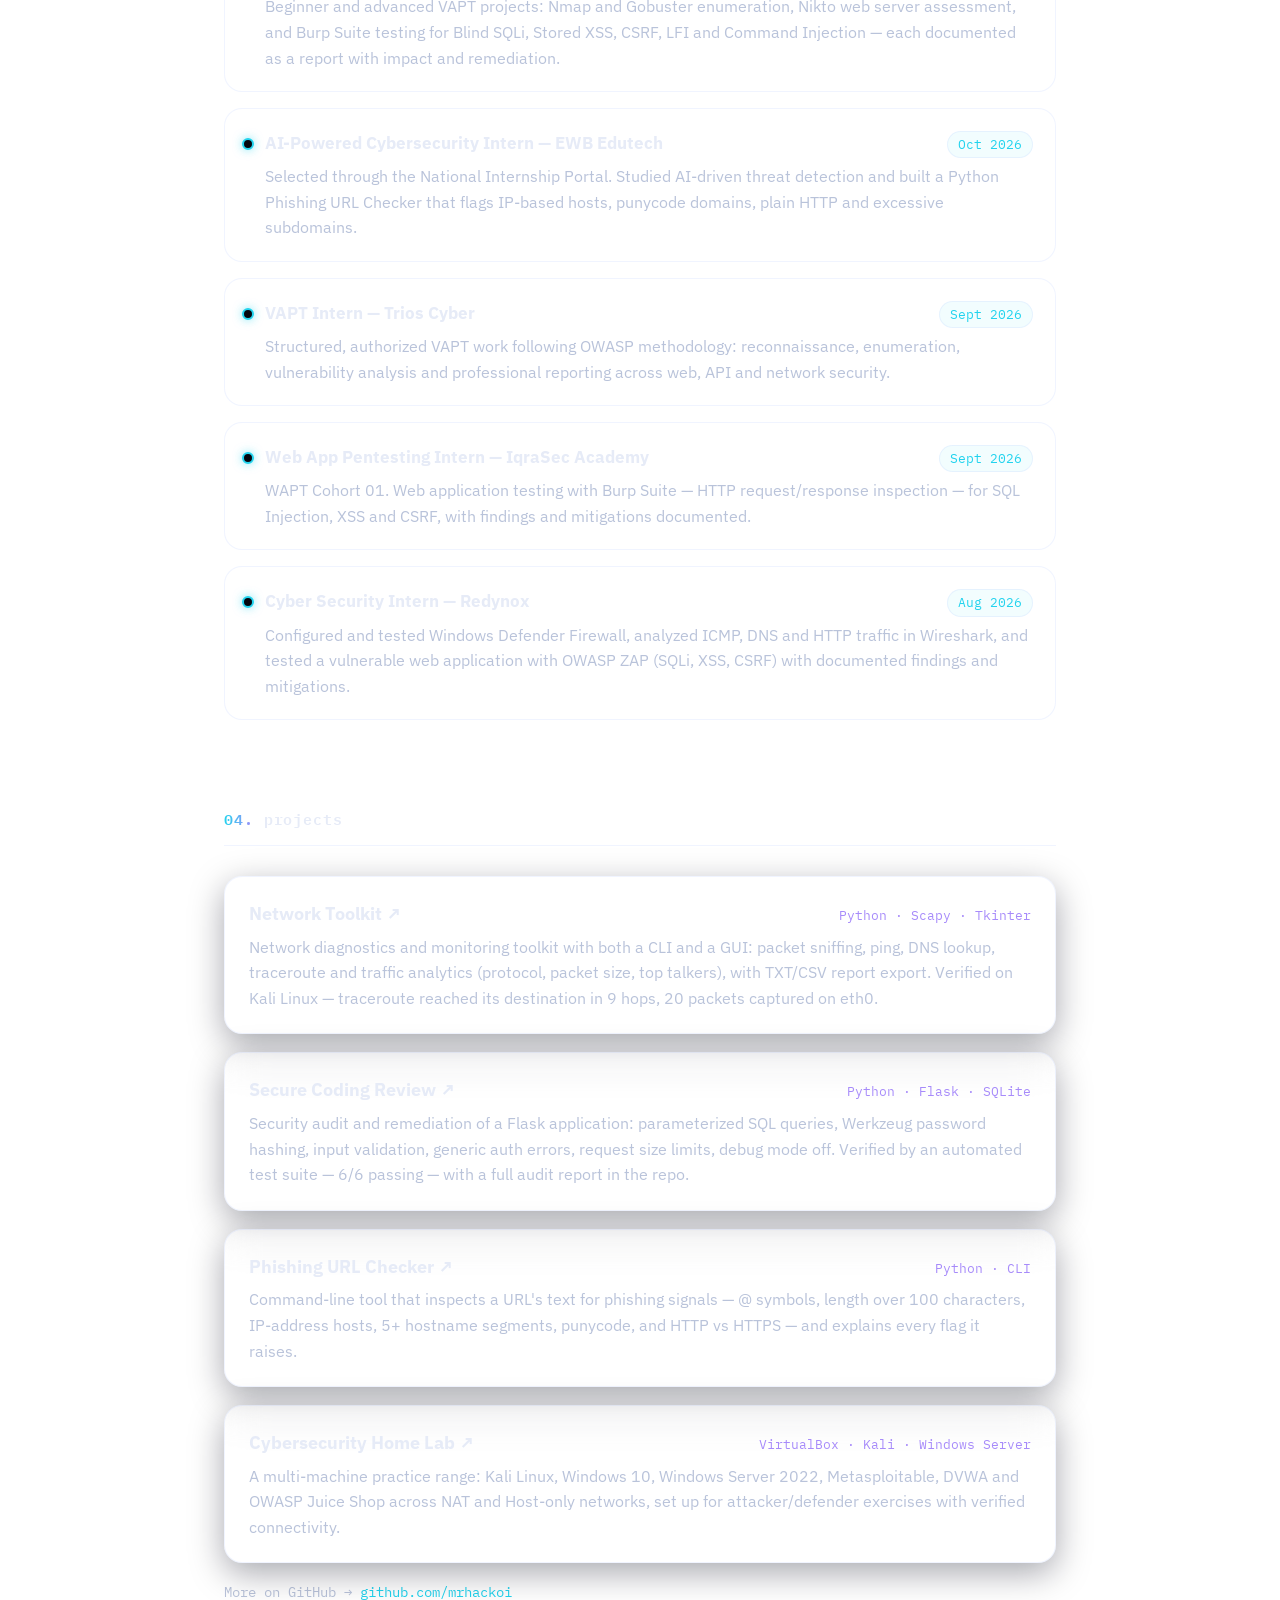
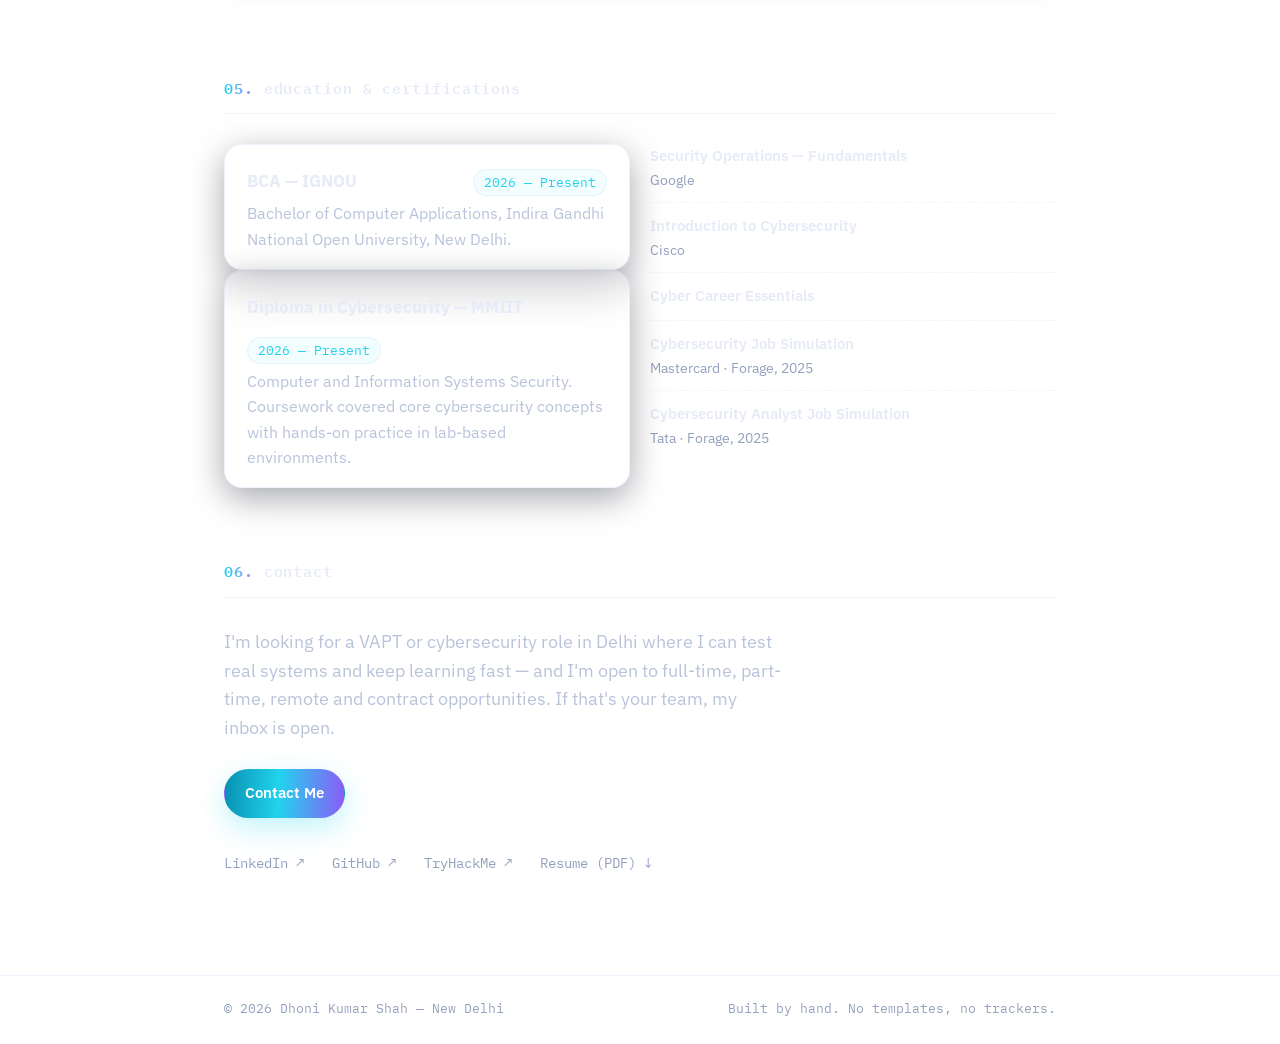
==== commit f9dfe032: "Update contact email in index.html" ====
--- a/index.html
+++ b/index.html
@@ -249,7 +249,7 @@
       and keep learning fast — and I'm open to full-time, part-time, remote and contract
       opportunities. If that's your team, my inbox is open.
     </p>
-    <a class="btn btn-solid" href="mailto:dhonikumarr@gmail.com">Contact Me</a>
+    <a class="btn btn-solid" href="mailto:dhonikumarshah@zohomail.in">Contact Me</a>
     <ul class="socials mono">
       <li><a href="https://www.linkedin.com/in/dhoni-shah" target="_blank" rel="noopener">LinkedIn ↗</a></li>
       <li><a href="https://github.com/mrhackoi" target="_blank" rel="noopener">GitHub ↗</a></li>
--- a/styles.css
+++ b/styles.css
@@ -1,15 +1,23 @@
 /* Dhoni Kumar Shah — portfolio
-   Hand-built stylesheet. Dark, paper-flat, one accent. No frameworks. */
+   Hand-built stylesheet. Midnight SaaS design language:
+   dark navy, frosted glass (glassmorphism / liquid glass),
+   bento cards, cyan + violet accents. No frameworks. */
 
 :root {
-  --bg: #0b0d0c;
-  --bg-soft: #101312;
-  --panel: #121514;
-  --line: #232825;
-  --text: #d7dcd8;
-  --muted: #8b948c;
-  --accent: #7ee787;
-  --accent-dim: #3fb96f;
+  --bg: #04060f;
+  --bg-soft: #070b1a;
+  --panel: rgba(255, 255, 255, 0.04);
+  --panel-strong: rgba(255, 255, 255, 0.07);
+  --line: rgba(148, 178, 255, 0.14);
+  --line-bright: rgba(34, 211, 238, 0.45);
+  --text: #e6ebf7;
+  --muted: #93a0bd;
+  --accent: #22d3ee;
+  --accent-2: #a78bfa;
+  --accent-dim: #0e7490;
+  --glass-blur: blur(16px) saturate(150%);
+  --radius: 18px;
+  --shadow: 0 18px 50px rgba(2, 6, 23, 0.55);
   --mono: "IBM Plex Mono", ui-monospace, monospace;
   --sans: "IBM Plex Sans", -apple-system, "Segoe UI", sans-serif;
 }
@@ -19,7 +27,12 @@
 html { scroll-behavior: smooth; }
 
 body {
-  background: var(--bg);
+  background:
+    radial-gradient(900px 480px at 12% -6%, rgba(34, 211, 238, 0.14), transparent 60%),
+    radial-gradient(820px 520px at 88% 4%, rgba(139, 92, 246, 0.15), transparent 62%),
+    radial-gradient(1000px 700px at 50% 115%, rgba(34, 211, 238, 0.07), transparent 65%),
+    linear-gradient(180deg, #05070f 0%, #04060f 45%, #060a18 100%);
+  background-attachment: fixed;
   color: var(--text);
   font-family: var(--sans);
   font-size: 16.5px;
@@ -27,20 +40,24 @@
   -webkit-font-smoothing: antialiased;
 }
 
-::selection { background: var(--accent); color: #0b0d0c; }
+::selection { background: var(--accent); color: #04121a; }
 
 .wrap { max-width: 880px; margin: 0 auto; padding: 0 24px; }
 .mono { font-family: var(--mono); }
-.accent { color: var(--accent); }
-
-a { color: var(--accent); text-decoration: none; }
+.accent {
+  background: linear-gradient(90deg, var(--accent), var(--accent-2));
+  -webkit-background-clip: text; background-clip: text; color: transparent;
+}
+
+a { color: var(--accent); text-decoration: none; transition: color 0.2s ease; }
 a:hover { text-decoration: underline; text-underline-offset: 3px; }
 
-/* ---------- header ---------- */
+/* ---------- header: liquid glass bar ---------- */
 .site-header {
   position: sticky; top: 0; z-index: 10;
-  background: rgba(11, 13, 12, 0.92);
-  backdrop-filter: blur(6px);
+  background: rgba(6, 10, 24, 0.55);
+  backdrop-filter: var(--glass-blur);
+  -webkit-backdrop-filter: var(--glass-blur);
   border-bottom: 1px solid var(--line);
 }
 .header-inner { display: flex; align-items: center; justify-content: space-between; height: 58px; }
@@ -50,13 +67,15 @@
 @keyframes blink { 50% { opacity: 0; } }
 
 .nav { display: flex; gap: 26px; align-items: center; }
-.nav a { color: var(--muted); font-size: 14.5px; font-weight: 500; }
+.nav a { color: var(--muted); font-size: 14.5px; font-weight: 500; transition: color 0.2s ease; }
 .nav a:hover { color: var(--text); text-decoration: none; }
 .nav .nav-resume {
-  color: var(--accent); border: 1px solid var(--accent-dim);
-  padding: 5px 12px; border-radius: 4px;
-}
-.nav .nav-resume:hover { background: rgba(126, 231, 135, 0.08); color: var(--accent); }
+  color: var(--accent); border: 1px solid var(--line-bright);
+  padding: 5px 12px; border-radius: 999px;
+  background: rgba(34, 211, 238, 0.07);
+  transition: background 0.2s ease, box-shadow 0.2s ease;
+}
+.nav .nav-resume:hover { background: rgba(34, 211, 238, 0.16); color: var(--accent); box-shadow: 0 0 18px rgba(34, 211, 238, 0.25); }
 .nav-toggle { display: none; background: none; border: 0; color: var(--text); font-size: 24px; cursor: pointer; }
 
 /* ---------- hero ---------- */
@@ -65,36 +84,54 @@
 .dot {
   display: inline-block; width: 8px; height: 8px; border-radius: 50%;
   background: var(--accent); margin-right: 8px; vertical-align: 1px;
+  box-shadow: 0 0 10px var(--accent);
   animation: pulse 2s ease-in-out infinite;
 }
 @keyframes pulse { 50% { opacity: 0.35; } }
 
-.hero h1 { font-size: 52px; line-height: 1.08; font-weight: 700; letter-spacing: -0.02em; }
-.hero-role { font-size: 22px; color: var(--muted); font-weight: 500; margin-top: 10px; }
-.hero-text { max-width: 640px; margin-top: 22px; font-size: 17.5px; color: #bcc4bd; }
+.hero h1 {
+  font-size: 52px; line-height: 1.08; font-weight: 700; letter-spacing: -0.02em;
+  background: linear-gradient(100deg, #ffffff 20%, #a5f3fc 55%, #c4b5fd 90%);
+  -webkit-background-clip: text; background-clip: text; color: transparent;
+}
+.hero-role { font-size: 22px; color: #c3cbdf; font-weight: 500; margin-top: 10px; }
+.hero-text { max-width: 640px; margin-top: 22px; font-size: 17.5px; color: #b9c3da; }
 .hero-actions { display: flex; gap: 12px; flex-wrap: wrap; margin-top: 30px; }
 
 .btn {
-  display: inline-block; padding: 11px 20px; border-radius: 5px;
-  font-weight: 600; font-size: 15px; border: 1px solid var(--accent-dim);
-}
-.btn:hover { text-decoration: none; }
-.btn-solid { background: var(--accent); color: #0b0d0c; border-color: var(--accent); }
-.btn-solid:hover { background: #95f2a1; }
-.btn-ghost { color: var(--text); border-color: var(--line); background: var(--bg-soft); }
-.btn-ghost:hover { border-color: var(--muted); }
-
-/* ---------- terminal ---------- */
+  display: inline-block; padding: 11px 20px; border-radius: 999px;
+  font-weight: 600; font-size: 15px; border: 1px solid var(--line-bright);
+  transition: transform 0.18s ease, box-shadow 0.18s ease, background 0.18s ease, border-color 0.18s ease;
+}
+.btn:hover { text-decoration: none; transform: translateY(-2px); }
+.btn-solid {
+  background: linear-gradient(92deg, #0891b2, #22d3ee 45%, #8b5cf6);
+  color: #ffffff; border-color: transparent;
+  box-shadow: 0 10px 28px rgba(34, 211, 238, 0.28);
+}
+.btn-solid:hover { box-shadow: 0 14px 34px rgba(139, 92, 246, 0.35); }
+.btn-ghost {
+  color: var(--text); border-color: var(--line);
+  background: var(--panel);
+  backdrop-filter: var(--glass-blur); -webkit-backdrop-filter: var(--glass-blur);
+}
+.btn-ghost:hover { border-color: var(--line-bright); background: var(--panel-strong); }
+
+/* ---------- terminal (frame only — screen stays Kali black/green) ---------- */
 .terminal {
-  margin-top: 52px; border: 1px solid var(--line); border-radius: 8px;
-  background: var(--panel); overflow: hidden;
+  margin-top: 52px; border: 1px solid var(--line); border-radius: var(--radius);
+  background: rgba(10, 14, 28, 0.6);
+  backdrop-filter: var(--glass-blur); -webkit-backdrop-filter: var(--glass-blur);
+  box-shadow: var(--shadow);
+  overflow: hidden;
 }
 .terminal-bar {
   display: flex; align-items: center; gap: 7px;
-  padding: 10px 14px; border-bottom: 1px solid var(--line); background: var(--bg-soft);
-}
-.terminal-bar span { width: 11px; height: 11px; border-radius: 50%; background: #2c332e; }
-.terminal-bar span:first-child { background: #4a3535; }
+  padding: 10px 14px; border-bottom: 1px solid var(--line);
+  background: rgba(255, 255, 255, 0.03);
+}
+.terminal-bar span { width: 11px; height: 11px; border-radius: 50%; background: #334155; }
+.terminal-bar span:first-child { background: #7f1d2e; }
 .terminal-bar em { font-style: normal; font-family: var(--mono); font-size: 12.5px; color: var(--muted); margin-left: 8px; }
 .terminal-body {
   padding: 20px 22px; font-family: var(--mono); font-size: 13.8px;
@@ -107,58 +144,90 @@
   font-size: 15px; font-weight: 600; letter-spacing: 0.06em; text-transform: lowercase;
   color: var(--text); padding-bottom: 12px; border-bottom: 1px solid var(--line); margin-bottom: 30px;
 }
-.section p { color: #bcc4bd; margin-bottom: 16px; }
+.section p { color: #b9c3da; margin-bottom: 16px; }
 .section p:last-child { margin-bottom: 0; }
 
+/* glass card base (bento tiles) */
+.facts, .skill-block, .project, .edu-item {
+  background: var(--panel);
+  border: 1px solid var(--line);
+  border-radius: var(--radius);
+  backdrop-filter: var(--glass-blur); -webkit-backdrop-filter: var(--glass-blur);
+  box-shadow: 0 10px 34px rgba(2, 6, 23, 0.35);
+  transition: transform 0.22s ease, border-color 0.22s ease, box-shadow 0.22s ease, background 0.22s ease;
+}
+.facts:hover, .skill-block:hover, .project:hover, .edu-item:hover {
+  transform: translateY(-4px);
+  border-color: var(--line-bright);
+  background: var(--panel-strong);
+  box-shadow: 0 20px 44px rgba(2, 6, 23, 0.5), 0 0 0 1px rgba(34, 211, 238, 0.12), 0 8px 30px rgba(34, 211, 238, 0.10);
+}
+
 /* about */
-.about-grid { display: grid; grid-template-columns: 1fr 240px; gap: 44px; }
-.facts { border: 1px solid var(--line); border-radius: 6px; padding: 6px 18px; height: fit-content; background: var(--bg-soft); }
+.about-grid { display: grid; grid-template-columns: 1fr 240px; gap: 30px; align-items: start; }
+.facts { padding: 6px 18px; height: fit-content; }
 .facts div { padding: 11px 0; border-bottom: 1px dashed var(--line); font-size: 13.5px; }
 .facts div:last-child { border-bottom: 0; }
 .facts span { display: block; color: var(--muted); font-size: 11.5px; text-transform: uppercase; letter-spacing: 0.08em; margin-bottom: 2px; }
 
-/* skills */
-.skills-grid { display: grid; grid-template-columns: 1fr 1fr; gap: 30px 44px; }
+/* skills — bento grid */
+.skills-grid { display: grid; grid-template-columns: 1fr 1fr; gap: 20px; }
+.skill-block { padding: 22px 22px 18px; }
+.skill-block:first-child { grid-column: span 2; }
 .skill-block h3 { font-size: 16px; margin-bottom: 12px; }
 .chips { list-style: none; display: flex; flex-wrap: wrap; gap: 8px; }
 .chips li {
   font-family: var(--mono); font-size: 12.8px; color: var(--text);
-  border: 1px solid var(--line); background: var(--bg-soft);
-  padding: 4px 10px; border-radius: 20px;
-}
-.chips li:hover { border-color: var(--accent-dim); color: var(--accent); }
-.skill-note { margin-top: 14px; font-size: 14px; color: var(--muted); }
+  border: 1px solid var(--line); background: rgba(255, 255, 255, 0.03);
+  padding: 4px 10px; border-radius: 999px;
+  transition: border-color 0.18s ease, color 0.18s ease, background 0.18s ease, transform 0.18s ease;
+}
+.chips li:hover { border-color: var(--line-bright); color: var(--accent); background: rgba(34, 211, 238, 0.08); transform: translateY(-1px); }
+.skill-note { margin-top: 16px; font-size: 14px; color: var(--muted); }
 
 /* experience */
 .timeline { list-style: none; }
-.timeline li { padding: 20px 0 20px 22px; border-left: 2px solid var(--line); position: relative; }
+.timeline li {
+  padding: 20px 22px 20px 40px; margin-bottom: 16px;
+  border: 1px solid var(--line); border-radius: var(--radius);
+  background: var(--panel);
+  backdrop-filter: var(--glass-blur); -webkit-backdrop-filter: var(--glass-blur);
+  position: relative;
+  transition: transform 0.22s ease, border-color 0.22s ease, box-shadow 0.22s ease;
+}
+.timeline li:hover {
+  transform: translateY(-3px); border-color: var(--line-bright);
+  box-shadow: 0 18px 40px rgba(2, 6, 23, 0.5), 0 8px 26px rgba(139, 92, 246, 0.10);
+}
 .timeline li::before {
-  content: ""; position: absolute; left: -5px; top: 30px;
-  width: 8px; height: 8px; border-radius: 50%; background: var(--bg); border: 2px solid var(--accent-dim);
-}
-.timeline li:first-child { padding-top: 4px; }
-.timeline li:first-child::before { top: 14px; }
+  content: ""; position: absolute; left: 17px; top: 29px;
+  width: 8px; height: 8px; border-radius: 50%;
+  background: var(--bg); border: 2px solid var(--accent);
+  box-shadow: 0 0 10px rgba(34, 211, 238, 0.55);
+}
 .t-head { display: flex; justify-content: space-between; align-items: baseline; gap: 16px; flex-wrap: wrap; }
 .t-head h3 { font-size: 17px; }
-.t-date { font-size: 12.8px; color: var(--muted); white-space: nowrap; }
+.t-date {
+  font-size: 12.8px; color: var(--accent); white-space: nowrap;
+  border: 1px solid var(--line); border-radius: 999px; padding: 2px 10px;
+  background: rgba(34, 211, 238, 0.06);
+}
 .timeline p { margin-top: 6px; font-size: 15.5px; }
 
-/* projects */
-.project-list { display: flex; flex-direction: column; }
-.project { padding: 22px 0; border-bottom: 1px solid var(--line); }
-.project:first-child { padding-top: 4px; }
-.project:last-child { border-bottom: 0; }
+/* projects — bento rows */
+.project-list { display: flex; flex-direction: column; gap: 18px; }
+.project { padding: 22px 24px; }
 .p-head { display: flex; justify-content: space-between; align-items: baseline; gap: 16px; flex-wrap: wrap; }
 .p-head h3 { font-size: 18px; }
 .p-head h3 a { color: var(--text); }
 .p-head h3 a:hover { color: var(--accent); text-decoration: none; }
-.p-stack { font-size: 12.5px; color: var(--muted); }
+.p-stack { font-size: 12.5px; color: var(--accent-2); }
 .project p { margin-top: 6px; font-size: 15.5px; }
 .more-link { margin-top: 18px; font-size: 14px; color: var(--muted); }
 
 /* education */
-.edu-grid { display: grid; grid-template-columns: 1fr 1fr; gap: 44px; }
-.edu-item { margin-bottom: 26px; }
+.edu-grid { display: grid; grid-template-columns: 1fr 1fr; gap: 20px; }
+.edu-item { padding: 22px 22px 16px; margin-bottom: 0; }
 .edu-item p { font-size: 15.5px; margin-top: 5px; }
 .cert-list { list-style: none; }
 .cert-list li { padding: 11px 0; border-bottom: 1px dashed var(--line); font-size: 15px; }
@@ -172,7 +241,7 @@
 .contact-text { max-width: 560px; font-size: 17.5px; }
 .contact .btn { margin-top: 10px; }
 .socials { list-style: none; display: flex; gap: 28px; flex-wrap: wrap; margin-top: 34px; font-size: 14px; }
-.socials a { color: var(--muted); }
+.socials a { color: var(--muted); transition: color 0.2s ease; }
 .socials a:hover { color: var(--accent); }
 
 /* footer */
@@ -185,9 +254,10 @@
 /* ---------- resume page ---------- */
 .resume-page { max-width: 820px; }
 .resume-page .sheet {
-  background: #ffffff; color: #16181d; border-radius: 6px;
+  background: #ffffff; color: #16181d; border-radius: 12px;
   padding: 48px 52px; margin: 40px auto 60px;
   font-size: 14.5px; line-height: 1.55;
+  box-shadow: 0 30px 80px rgba(2, 6, 23, 0.6);
 }
 .resume-page .sheet h1 { font-size: 30px; letter-spacing: -0.01em; text-align: center; }
 .resume-page .sheet .r-loc { text-align: center; color: #444; margin-top: 2px; }
@@ -209,7 +279,7 @@
 @media print {
   .site-header, .resume-actions, .site-footer { display: none; }
   body { background: #fff; }
-  .resume-page .sheet { margin: 0; padding: 10px; border-radius: 0; }
+  .resume-page .sheet { margin: 0; padding: 10px; border-radius: 0; box-shadow: none; }
 }
 
 /* ---------- small screens ---------- */
@@ -218,20 +288,24 @@
   .hero h1 { font-size: 38px; }
   .hero-role { font-size: 18px; }
   .about-grid, .skills-grid, .edu-grid { grid-template-columns: 1fr; }
+  .skill-block:first-child { grid-column: span 1; }
   .nav {
     display: none; position: absolute; top: 58px; left: 0; right: 0;
     flex-direction: column; align-items: flex-start; gap: 0;
-    background: var(--bg); border-bottom: 1px solid var(--line); padding: 10px 24px 16px;
+    background: rgba(6, 10, 24, 0.92);
+    backdrop-filter: var(--glass-blur); -webkit-backdrop-filter: var(--glass-blur);
+    border-bottom: 1px solid var(--line); padding: 10px 24px 16px;
   }
   .nav.open { display: flex; }
   .nav a { padding: 8px 0; }
   .nav-toggle { display: block; }
   .resume-page .sheet { padding: 30px 22px; }
   .terminal-body { font-size: 12.3px; }
+  .timeline li { padding-left: 34px; }
+  .timeline li::before { left: 13px; }
 }
 
 /* ---------- interactive terminal (green on black, Kali style) ---------- */
-.terminal { background: #000; }
 .terminal-screen {
   height: 330px; overflow-y: auto; padding: 16px 18px;
   font-family: var(--mono); font-size: 13.6px; line-height: 1.7;
@@ -252,7 +326,8 @@
 .terminal-chips button {
   font-family: var(--mono); font-size: 12.8px; cursor: pointer;
   color: #00ff66; background: #000; border: 1px solid #1d7a3f;
-  padding: 5px 12px; border-radius: 4px;
+  padding: 5px 12px; border-radius: 999px;
+  transition: background 0.15s ease, color 0.15s ease;
 }
 .terminal-chips button:hover:not(:disabled) { background: #00ff66; color: #000; }
 .terminal-chips button:disabled { opacity: 0.45; cursor: wait; }
